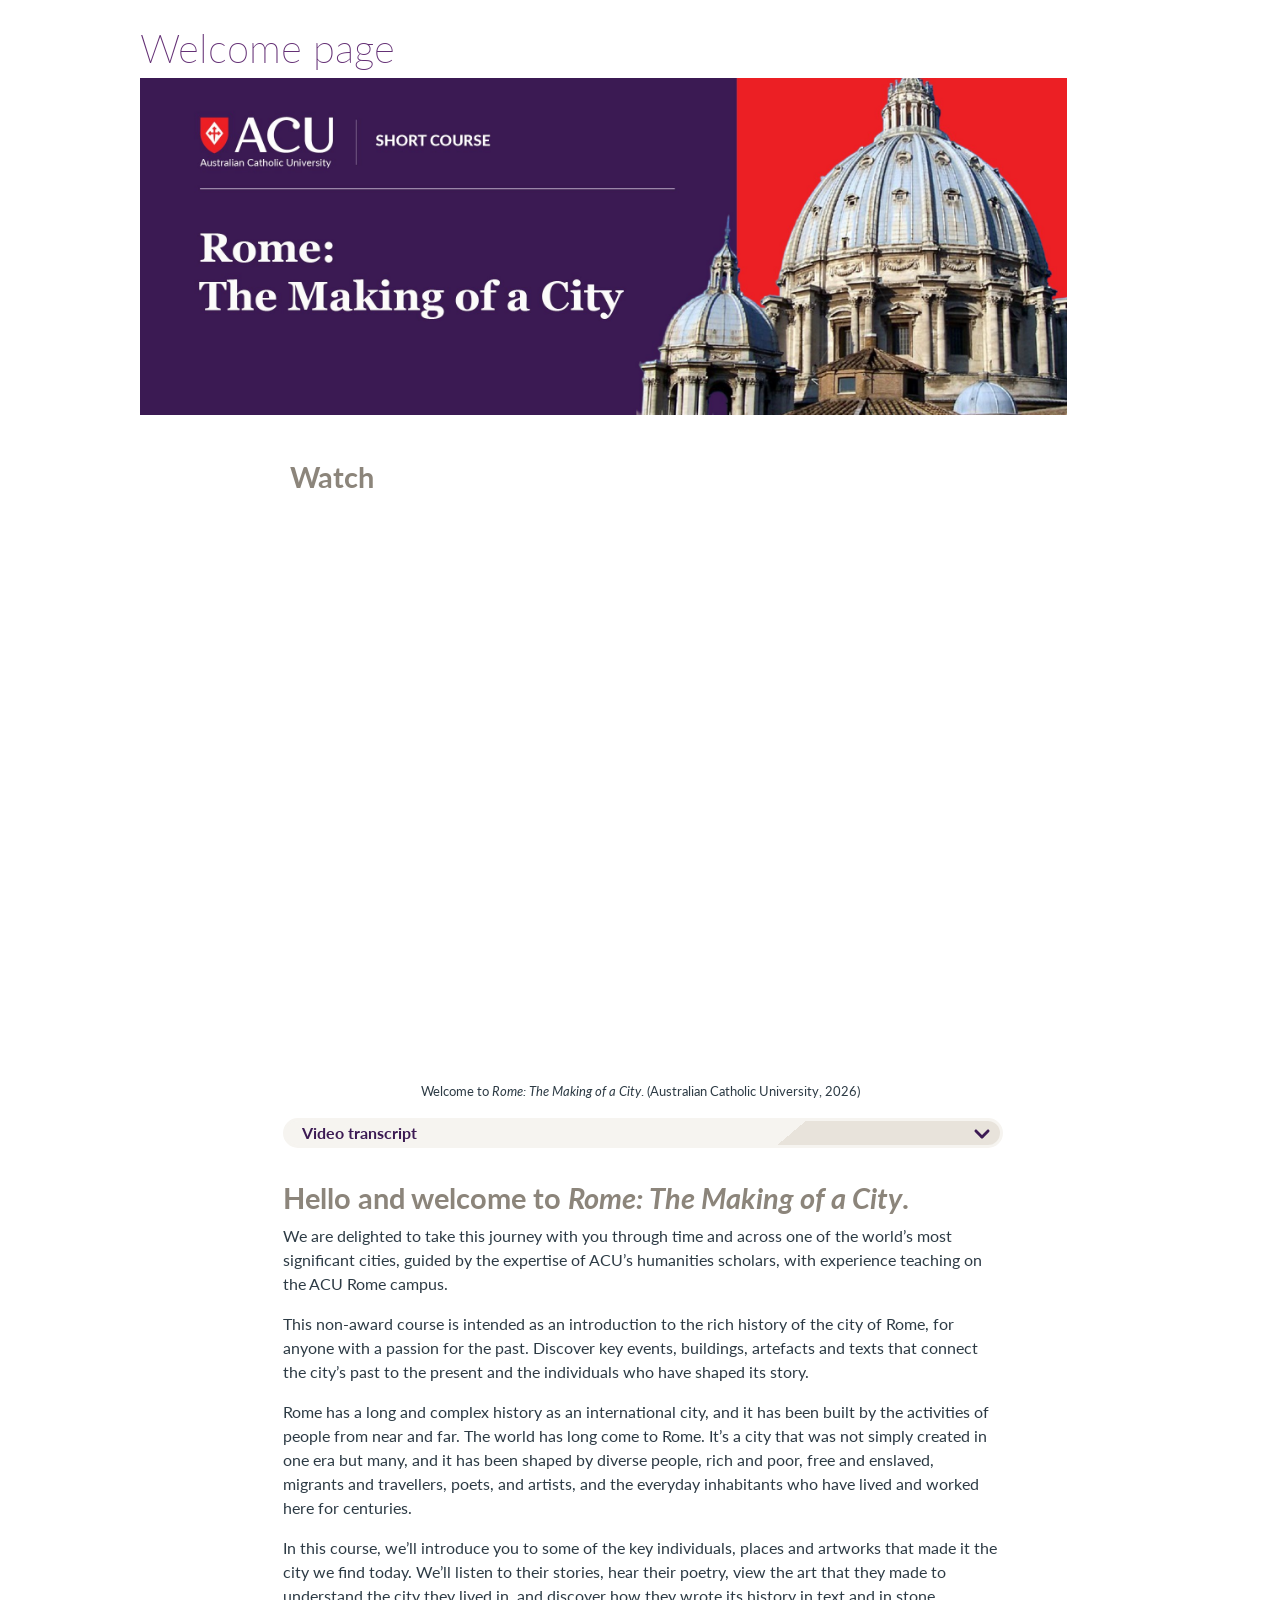
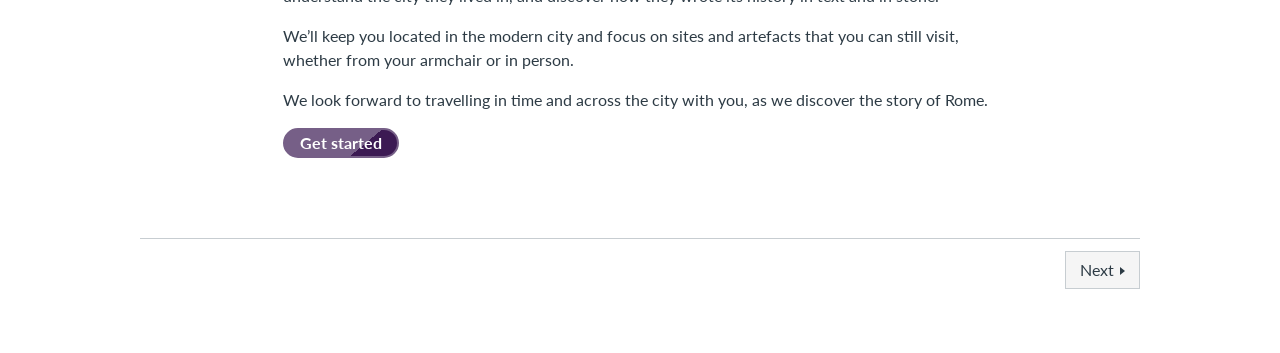
==== index.html @ bfc36a00 "Add Rome: The Making of a City taster" ====
<!DOCTYPE html>
<html lang="en-AU">
<head>
  <meta charset="utf-8">
  <meta name="viewport" content="width=device-width, initial-scale=1">
  <title>Welcome page | Rome: The Making of a City taster</title>

  <!-- Same order Canvas loads them: root account, Short Courses theme, then the Canvas stand-in -->
  <link rel="stylesheet" href="css/root.css">
  <link rel="stylesheet" href="css/acu.shortcourse_Theme_v3.css">
  <link rel="stylesheet" href="css/acu.main.css">
  <link rel="stylesheet" href="css/canvas-shell.css">
  <script src="js/acu-interactives.js" defer></script>
</head>
<body class="pages show">
  <div id="content-wrapper">
    <div id="content" role="main">
      <div id="wiki_page_show">
        <div class="show-content user_content clearfix enhanced">

          <h1 class="page-title">Welcome page</h1>

          <p class="banner"><img src="images/banner-rome.jpg" alt="Rome: The Making of a City course banner" width="927"></p>

          <h2><img role="presentation" src="https://cei-dlc.acucontenthub.acu.edu.au/unitcontent/SharedAssets/ShortCourseIcons/icon-watch.svg" alt=""> Watch</h2>
          <div style="text-align: center;">
            <figure style="display: inline-block; width: 100%; max-width: 1280px; margin: 0 auto; text-align: center;">
              <iframe title="Welcome Message" src="https://echo360.net.au/media/936e04d6-765b-49e1-a995-8bb62dbbb742/public?autoplay=false&amp;automute=false" width="1280" height="720" loading="lazy" allowfullscreen="allowfullscreen" frameborder="0" style="display: block; width: 100%; max-width: 1280px; aspect-ratio: 16 / 9; height: auto; margin: 0 auto; border: 0;"></iframe>
              <figcaption class="sm-font" style="display: block; width: 100%; margin: 1rem auto 0; text-align: center;">Welcome to <em>Rome: The Making of a City</em>. (Australian Catholic University, 2026)</figcaption>
            </figure>
          </div>

          <div class="acu_click-reveal description">
            <div>Video transcript</div>
            <div>
              <p>Hello, and welcome to <em>Rome: The Making of a City</em>.</p>
              <p><em>We are delighted to take this journey with you through time and across one of the world&rsquo;s most significant cities, guided by the expertise of ACU&rsquo;s humanities scholars, with experience teaching on the ACU Rome campus.</em></p>
              <p><em>This non-award course is intended as an introduction to the rich history of the city of Rome, for anyone with a passion for the past. Discover key events, buildings, artefacts and texts that connect the city&rsquo;s past to the present and the individuals who have shaped its story.</em></p>
              <p><em>Rome has a long and complex history as an international city, and it has been built by the activities of people from near and far. The world has long come to Rome. It&rsquo;s a city that was not simply created in one era but many, and it has been shaped by diverse people, rich and poor, free and enslaved, migrants and travellers, poets, and artists, and the everyday inhabitants who have lived and worked here for centuries.</em></p>
              <p><em>In this course, we&rsquo;ll introduce you to some of the key individuals, places and artworks that made it the city we find today. We&rsquo;ll listen to their stories, hear their poetry, view the art that they made to understand the city they lived in, and discover how they wrote its history in text and in stone. We&rsquo;ll keep you located in the modern city and focus on sites and artefacts that you can still visit, whether from your armchair or in person.</em></p>
              <p><em>The short course is designed as about 8 hours of learning in total. Each module should take about an hour to explore and each ends with a multiple-choice quiz where you can consolidate your learning.</em></p>
              <p><em>We recommend following the modules in sequence, taking time to engage with the videos, audio discussion and readings as you go. You can revisit the materials whenever you wish.</em></p>
              <p><em>Take your time. This course is for you to enjoy. It is self-paced and there are many opportunities to explore areas of your interest with further reading options.</em></p>
              <p><em>I hope you enjoy the course!</em></p>
            </div>
          </div>

          <h2>Hello and welcome to <em>Rome: The Making of a City</em>.</h2>
          <p>We are delighted to take this journey with you through time and across one of the world&rsquo;s most significant cities, guided by the expertise of ACU&rsquo;s humanities scholars, with experience teaching on the ACU Rome campus.</p>
          <p>This non-award course is intended as an introduction to the rich history of the city of Rome, for anyone with a passion for the past. Discover key events, buildings, artefacts and texts that connect the city&rsquo;s past to the present and the individuals who have shaped its story.</p>
          <p>Rome has a long and complex history as an international city, and it has been built by the activities of people from near and far. The world has long come to Rome. It&rsquo;s a city that was not simply created in one era but many, and it has been shaped by diverse people, rich and poor, free and enslaved, migrants and travellers, poets, and artists, and the everyday inhabitants who have lived and worked here for centuries.</p>
          <p>In this course, we&rsquo;ll introduce you to some of the key individuals, places and artworks that made it the city we find today. We&rsquo;ll listen to their stories, hear their poetry, view the art that they made to understand the city they lived in, and discover how they wrote its history in text and in stone.</p>
          <p>We&rsquo;ll keep you located in the modern city and focus on sites and artefacts that you can still visit, whether from your armchair or in person.</p>
          <p>We look forward to travelling in time and across the city with you, as we discover the story of Rome.</p>
          <p><a class="button button-purple" title="Get started" role="button" href="meet-the-experts.html">Get started</a></p>

        </div>
      </div>

      <div id="module_navigation_target">
        <nav class="module-sequence-footer" aria-label="Module navigation">
          <hr class="module-sequence-rule">
          <div class="module-sequence-footer-content">
            <span class="module-sequence-footer-button--next">
              <a class="Button" href="meet-the-experts.html">Next<i class="icon-mini-arrow-right" aria-hidden="true"></i><span class="screenreader-only">: Meet the experts</span></a>
            </span>
          </div>
        </nav>
      </div>
    </div>
  </div>
</body>
</html>
---- css/root.css ----
@charset "UTF-8";
/* 
file name:  src/styles/typograpghy.scss

HELLO

created: 	230622
notes: 		This stylesheet is for rules relating to basic typography tags. (ie, <p>, <h1>, <h2>)
version: 	1.0 deployed in prod | S Malcolm
			1.1 changes to suit base acu brand and user feedback | camilanovic
			1.2 changes to font selection and heading/blockquote styles | mahood
			
*/
/*

	created:  	221001
	notes:    	housing variables that will be reused across many stylesheets
	version:  	1.0 init setup | s malcolm
				1.1 adjustments for canvas core x | camilanovic
				1.2 changes to default font | mahood
*/
/*
$fonts: (
	'body': $web-font,
	'feature': $web-font,
	'link': $web-font
);*/
h1 {
  font-weight: 500;
  font-size: 2rem; }

h1,
.pages.show .page-title {
  color: #252320; }
  h1.page-title,
  .pages.show .page-title.page-title {
    font-size: 2rem;
    font-weight: bold;
    border-left: 4px solid #e0061f;
    margin: 1.5rem 0 1.5rem 0;
    padding-left: .75rem; }

h2,
#announcements_on_home_page h2,
#announcements_on_home_page h1,
#dashboard h1,
#dashboard_header_container .hidden-phone {
  color: #252320;
  font-weight: 600;
  font-size: 1.6rem; }

#announcements_on_home_page h2,
#announcements_on_home_page h1 {
  font-size: 1.1rem; }

#course_home_content h2.ic-Action-header__Heading,
#course_home_content h1.ic-Action-header__Heading {
  color: #ffffff;
  font-weight: 600;
  font-size: 1.5rem; }

h3 {
  color: #252320;
  font-weight: 600;
  font-size: 1.4rem; }

h4 {
  color: #252320;
  font-weight: 600;
  font-size: 1.2rem;
  margin-top: 1.75rem; }

h5 {
  font-size: 1.1rem;
  color: #747474;
  font-weight: 600; }

h6 {
  color: #747474;
  font-size: 1rem; }

h2 + h3,
h3 + h4,
h4 + h5,
h5 + h6 {
  margin-top: 0; }

hr {
  margin-bottom: 2rem; }

blockquote {
  border-left: 3px solid #D8CFDD;
  padding: 0.1rem 1rem;
  margin: 1.5rem 0;
  color: #3c1054;
  width: 80%;
  padding: 1rem;
  font-weight: 600; }

blockquote p {
  margin: 0;
  font-size: 1rem;
  line-height: 1.5;
  font-weight: inherit; }

#content-wrapper a[href]:not(.btn):not(.Button):not(.ic-DashboardCard__link):not(.ic-DashboardCard__action-layout):not(.ui-corner-all):not(.acuo-btn):not(.turnitin_similarity_score) {
  color: #007ddf;
  -webkit-box-sizing: border-box;
  -moz-box-sizing: border-box;
  box-sizing: border-box;
  text-decoration: none; }
  #content-wrapper a[href]:not(.btn):not(.Button):not(.ic-DashboardCard__link):not(.ic-DashboardCard__action-layout):not(.ui-corner-all):not(.acuo-btn):not(.turnitin_similarity_score):hover {
    color: #F2120C;
    text-decoration: underline; }

#right-side .button-sidebar-wide {
  font-size: .9rem;
  padding-right: 10px; }

#module_navigation_target a,
.module-sequence-footer-button--previous a,
.module-sequence-footer-button--next a {
  background: #3C1053;
  color: white;
  border-radius: 5px;
  border: 1px solid #3C1053; }
  #module_navigation_target a:hover,
  .module-sequence-footer-button--previous a:hover,
  .module-sequence-footer-button--next a:hover {
    background: white;
    color: #3C1053;
    border-color: #3C1053; }

h4 .atto_image_button_middle {
  margin: .75rem .75rem .75rem 0;
  border-radius: 10px;
  max-width: 35px;
  padding: .5rem 0rem .5rem 0; }

#custom_my_acu_tray div,
#custom_my_acu_tray p,
#custom_my_acu_tray a,
#custom_my_acu_tray span,
#help_tray div,
#help_tray p,
#help_tray a,
#help_tray span {
  /* font-family: map-get($fonts, 'body') */ }

#custom_my_acu_tray a,
#help_tray a {
  font-weight: 500; }

#submission_details #submission_files_list .submission-file .turnitin_similarity_score {
  color: white; }

#wiki_page_show img,
#wiki_page_body img {
  margin: .5rem 1rem .5rem 0; }

q {
  font-style: italics;
  padding: .25rem 0; }

/*
file name:  src/styles/canvas.ui.scss

created:  2022
notes:    used to override the core styles of canvas – should be modified when major updates are rolled into canvas as a product
version:  1.0 deployed in prod | S Malcolm
      1.1 split between elements and typography ui items, modified to be branded acu | camilanovic
      1.2 changes to the module sequence navigation for discussion | Thea & Mark
      1.3 align buttons in Course Settings page | Thea
      1.4 hide self-registration link on login page | Thea
      
*/
/*

	created:  	221001
	notes:    	housing variables that will be reused across many stylesheets
	version:  	1.0 init setup | s malcolm
				1.1 adjustments for canvas core x | camilanovic
				1.2 changes to default font | mahood
*/
/*
$fonts: (
	'body': $web-font,
	'feature': $web-font,
	'link': $web-font
);*/
body.pages #content-wrapper,
body.assignments #content-wrapper,
body.discussions #content-wrapper,
body.quizzes #content-wrapper,
body.modules #content-wrapper,
body.syllabus #content-wrapper,
body.files #content-wrapper,
body.collaborations #content-wrapper,
body.announcements #content-wrapper,
body.conferences #content-wrapper,
body.outcomes #content-wrapper,
body.people #content-wrapper {
  max-width: 1200px; }

.ic-Login-header__links {
  visibility: hidden; }

div #module_sequence_footer {
  right: auto !important;
  left: auto;
  padding-left: 24px; }

.tox-swatches__row:nth-of-type(1),
.tox-swatches__row:nth-of-type(2),
.tox-swatches__row:nth-of-type(3) {
  display: none !important; }

.list-view a {
  color: #3C1053; }
  .list-view a.active {
    border-left: 2px solid #f2110b;
    padding-left: 6px;
    margin-left: -2px; }

.ic-app-header__menu-list-link:hover,
.ic-app-header__menu-list-link:focus,
.ic-app-header__menu-list-item a:hover .menu-item__text,
.ic-app-header__menu-list-item a:focus .menu-item__text {
  text-decoration: underline; }

.ic-notification {
  margin-top: 1.5rem; }

.notification_account_content_text {
  margin-bottom: 0.5rem;
  display: inline-flex; }

.ic-DashboardCard__box__header {
  font-weight: 500;
  font-size: 1.5rem; }

.ic-DashboardCard__header-title {
  font-size: 1rem; }

.ic-DashboardCard__header-subtitle {
  font-size: 0.85rem; }

.ic-DashboardCard__box {
  padding: 1rem !important; }

#dashboard_header_container {
  margin-left: 1rem; }

.ic-DashboardCard__link:hover span {
  text-decoration: underline; }

#breadcrumbs li a,
#breadcrumbs li span {
  font-size: 0.95rem;
  color: #3C1053;
  font-weight: 500; }

#breadcrumbs li:last-of-type span {
  font-weight: 600; }

#breadcrumbs li a:hover {
  text-decoration: underline; }

#breadcrumbs li span {
  font-style: italics; }

#section-tabs li {
  font-size: 0.95rem;
  font-weight: 500; }

.CourseAvailabilityOptions fieldset,
.QuantitativeDataOptions fieldset {
  display: flex; }

.button-sidebar-wide,
#right-side .button-sidebar-wide,
#easy_student_view,
#print-grades-button,
#show_all_details_button,
.header-bar .btn:not(.btn-primary):not(.btn-published),
#pairing-code button,
#pairing-code button span,
#pairing-code button span span,
.btn-add-folder,
.course_enrollment_link,
.add_rubric_link,
.edit_assignment_link {
  background: white;
  color: #252320;
  border-radius: 5px; }
  .button-sidebar-wide:hover,
  #right-side .button-sidebar-wide:hover,
  #easy_student_view:hover,
  #print-grades-button:hover,
  #show_all_details_button:hover,
  .header-bar .btn:not(.btn-primary):not(.btn-published):hover,
  #pairing-code button:hover,
  #pairing-code button span:hover,
  #pairing-code button span span:hover,
  .btn-add-folder:hover,
  .course_enrollment_link:hover,
  .add_rubric_link:hover,
  .edit_assignment_link:hover {
    text-decoration: underline;
    background: #E8E3DB;
    color: #3C1053; }

.btn-primary:hover,
.Button--primary:hover {
  background: #e8e8e8;
  color: #2d3b45;
  text-decoration: underline; }

button.btn {
  border-radius: 5px; }

#pairing-code button span {
  font-size: 0.95rem; }

.btn-secondary:hover,
.Button--secondary:hover {
  box-shadow: 0px 0px 0px 2px #3c1053;
  background: #e3e3e3;
  text-decoration: underline !important; }

.al-options {
  padding: 0; }

a[class*="icon-"]:before,
a[class^="icon-"]:before,
#right-side .button-sidebar-wide i {
  margin-right: 6px;
  margin-left: -2px; }

.ui-menu-item a {
  color: #007ddf; }

.ui-menu .ui-menu-item a.ui-state-hover,
.ui-menu .ui-menu-item a.ui-state-active,
.ui-menu .ui-menu-item .ui-progressbar a.ui-widget-header,
.ui-progressbar .ui-menu .ui-menu-item a.ui-widget-header,
.ui-menu .ui-menu-item a.ui-state-focus {
  background: none;
  color: inherit;
  text-decoration: underline;
  cursor: pointer; }

#student-grades-final {
  font-size: 1rem !important;
  font-weight: 600;
  margin-bottom: 1rem; }

#wiki_page_show .show-content {
  padding-bottom: 1rem; }

.pill > li:last-child {
  padding-top: 2px; }

h3.pad-box-mini.border.border-b {
  height: 100%;
  background-color: #E8E3DB !important;
  margin-top: 0;
  box-sizing: border-box;
  padding: 10px 15px; }

#catalog_content
a[href]:not(.btn):not(.Button):not(.ic-DashboardCard__link):not(
.ic-DashboardCard__action-layout
):not(.ui-corner-all) {
  color: #3C1053;
  font-weight: 500;
  font-size: 0.95rem; }

.course_enrollment_link {
  bottom: 15px;
  left: 15px;
  right: revert; }

.notification_account_content_text b {
  margin-left: 3px; }

body[class*="context-group"] #section-tabs li a[href*="collaborations"] {
  display: none; }

#gradebook_header .assignmentDetails__Title {
  color: white; }

#gradebook_header #context_title {
  color: white; }

form#submit_online_upload_form label.checkbox div,
form#submit_online_text_entry_form label.checkbox div,
input[data-testid="similarity-pledge-checkbox"] + label span {
  white-space: pre-line;
  line-height: 1.2; }

.navigation-tray-container.help-tray div#help_tray ul li a {
  color: #643075;
  font-weight: bold; }

.item-group-condensed {
  padding: 0; }

.item-group-condensed .ig-header {
  padding: .5rem .5rem; }

.ic-Action-header {
  display: inline; }

.ig-header .module_header_items {
  margin-top: .25rem !important;
  position: absolute;
  float: right;
  right: 0;
  top: 0; }

.prerequisites {
  max-width: 100% !important;
  width: 100% !important;
  padding: .5rem 2.25rem 0 !important; }

.prerequisites_message {
  padding-bottom: .75rem; }

/*
file name:  src/styles/tables.scss

created:    2022
notes:      default table styling
version:    1.0 deployed in prod | S Malcolm
*/
/*

	created:  	221001
	notes:    	housing variables that will be reused across many stylesheets
	version:  	1.0 init setup | s malcolm
				1.1 adjustments for canvas core x | camilanovic
				1.2 changes to default font | mahood
*/
/*
$fonts: (
	'body': $web-font,
	'feature': $web-font,
	'link': $web-font
);*/
#course_home_content table:not(.acuo-table),
#course_home_content table:not([cellpadding]):not(.acuo-table),
.show-content table:not(.acuo-table),
.show-content table:not([cellpadding]):not(.acuo-table),
.user_content table:not(.acuo-table),
.user_content table:not([cellpadding]):not(.acuo-table) {
  border-color: #eeeeee;
  border-collapse: collapse; }
  #course_home_content table:not(.acuo-table) td, #course_home_content table:not(.acuo-table) th,
  #course_home_content table:not([cellpadding]):not(.acuo-table) td,
  #course_home_content table:not([cellpadding]):not(.acuo-table) th,
  .show-content table:not(.acuo-table) td,
  .show-content table:not(.acuo-table) th,
  .show-content table:not([cellpadding]):not(.acuo-table) td,
  .show-content table:not([cellpadding]):not(.acuo-table) th,
  .user_content table:not(.acuo-table) td,
  .user_content table:not(.acuo-table) th,
  .user_content table:not([cellpadding]):not(.acuo-table) td,
  .user_content table:not([cellpadding]):not(.acuo-table) th {
    padding: .5rem; }
    #course_home_content table:not(.acuo-table) td p, #course_home_content table:not(.acuo-table) th p,
    #course_home_content table:not([cellpadding]):not(.acuo-table) td p,
    #course_home_content table:not([cellpadding]):not(.acuo-table) th p,
    .show-content table:not(.acuo-table) td p,
    .show-content table:not(.acuo-table) th p,
    .show-content table:not([cellpadding]):not(.acuo-table) td p,
    .show-content table:not([cellpadding]):not(.acuo-table) th p,
    .user_content table:not(.acuo-table) td p,
    .user_content table:not(.acuo-table) th p,
    .user_content table:not([cellpadding]):not(.acuo-table) td p,
    .user_content table:not([cellpadding]):not(.acuo-table) th p {
      margin: 0; }
  #course_home_content table:not(.acuo-table) thead tr,
  #course_home_content table:not(.acuo-table) thead th,
  #course_home_content table:not([cellpadding]):not(.acuo-table) thead tr,
  #course_home_content table:not([cellpadding]):not(.acuo-table) thead th,
  .show-content table:not(.acuo-table) thead tr,
  .show-content table:not(.acuo-table) thead th,
  .show-content table:not([cellpadding]):not(.acuo-table) thead tr,
  .show-content table:not([cellpadding]):not(.acuo-table) thead th,
  .user_content table:not(.acuo-table) thead tr,
  .user_content table:not(.acuo-table) thead th,
  .user_content table:not([cellpadding]):not(.acuo-table) thead tr,
  .user_content table:not([cellpadding]):not(.acuo-table) thead th {
    background-color: #3C1053; }
    #course_home_content table:not(.acuo-table) thead tr td,
    #course_home_content table:not(.acuo-table) thead th td,
    #course_home_content table:not([cellpadding]):not(.acuo-table) thead tr td,
    #course_home_content table:not([cellpadding]):not(.acuo-table) thead th td,
    .show-content table:not(.acuo-table) thead tr td,
    .show-content table:not(.acuo-table) thead th td,
    .show-content table:not([cellpadding]):not(.acuo-table) thead tr td,
    .show-content table:not([cellpadding]):not(.acuo-table) thead th td,
    .user_content table:not(.acuo-table) thead tr td,
    .user_content table:not(.acuo-table) thead th td,
    .user_content table:not([cellpadding]):not(.acuo-table) thead tr td,
    .user_content table:not([cellpadding]):not(.acuo-table) thead th td {
      color: white;
      font-weight: bold; }
    #course_home_content table:not(.acuo-table) thead tr th,
    #course_home_content table:not(.acuo-table) thead th th,
    #course_home_content table:not([cellpadding]):not(.acuo-table) thead tr th,
    #course_home_content table:not([cellpadding]):not(.acuo-table) thead th th,
    .show-content table:not(.acuo-table) thead tr th,
    .show-content table:not(.acuo-table) thead th th,
    .show-content table:not([cellpadding]):not(.acuo-table) thead tr th,
    .show-content table:not([cellpadding]):not(.acuo-table) thead th th,
    .user_content table:not(.acuo-table) thead tr th,
    .user_content table:not(.acuo-table) thead th th,
    .user_content table:not([cellpadding]):not(.acuo-table) thead tr th,
    .user_content table:not([cellpadding]):not(.acuo-table) thead th th {
      color: white;
      font-weight: bold; }
  #course_home_content table:not(.acuo-table) th,
  #course_home_content table:not([cellpadding]):not(.acuo-table) th,
  .show-content table:not(.acuo-table) th,
  .show-content table:not([cellpadding]):not(.acuo-table) th,
  .user_content table:not(.acuo-table) th,
  .user_content table:not([cellpadding]):not(.acuo-table) th {
    background-color: #3C1053;
    color: white;
    font-weight: bold; }
  #course_home_content table:not(.acuo-table) tbody tr:nth-child(even),
  #course_home_content table:not([cellpadding]):not(.acuo-table) tbody tr:nth-child(even),
  .show-content table:not(.acuo-table) tbody tr:nth-child(even),
  .show-content table:not([cellpadding]):not(.acuo-table) tbody tr:nth-child(even),
  .user_content table:not(.acuo-table) tbody tr:nth-child(even),
  .user_content table:not([cellpadding]):not(.acuo-table) tbody tr:nth-child(even) {
    background-color: #f3f0EC; }
  #course_home_content table:not(.acuo-table) tbody tr:nth-child(odd),
  #course_home_content table:not([cellpadding]):not(.acuo-table) tbody tr:nth-child(odd),
  .show-content table:not(.acuo-table) tbody tr:nth-child(odd),
  .show-content table:not([cellpadding]):not(.acuo-table) tbody tr:nth-child(odd),
  .user_content table:not(.acuo-table) tbody tr:nth-child(odd),
  .user_content table:not([cellpadding]):not(.acuo-table) tbody tr:nth-child(odd) {
    background-color: #FCFBFA; }
  #course_home_content table:not(.acuo-table) tfoot tr,
  #course_home_content table:not([cellpadding]):not(.acuo-table) tfoot tr,
  .show-content table:not(.acuo-table) tfoot tr,
  .show-content table:not([cellpadding]):not(.acuo-table) tfoot tr,
  .user_content table:not(.acuo-table) tfoot tr,
  .user_content table:not([cellpadding]):not(.acuo-table) tfoot tr {
    background-color: #E8E3DB; }
    #course_home_content table:not(.acuo-table) tfoot tr td,
    #course_home_content table:not([cellpadding]):not(.acuo-table) tfoot tr td,
    .show-content table:not(.acuo-table) tfoot tr td,
    .show-content table:not([cellpadding]):not(.acuo-table) tfoot tr td,
    .user_content table:not(.acuo-table) tfoot tr td,
    .user_content table:not([cellpadding]):not(.acuo-table) tfoot tr td {
      color: #252320;
      font-weight: bold; }

/* Syllabus table adjustments */
#syllabus tr.date.date_passed td, #syllabus tr.date.date_passed th, #syllabus tr.date td, #syllabus tr.date th.day_date {
  background: none !important;
  color: inherit !important; }

.ic-Table.ic-Table--hover-row tbody tr:hover, .ic-Table.ic-Table--hover-row tbody tr.ic-Table__row--bg-neutral:hover, .ic-Table.ic-Table--hover-row tbody tr.ic-Table__row--bg-success:hover, .ic-Table.ic-Table--hover-row tbody tr.ic-Table__row--bg-alert:hover, .ic-Table.ic-Table--hover-row tbody tr.ic-Table__row--bg-danger:hover {
  background: #eeeeee; }

#course_syllabus table {
  margin-bottom: 1rem; }

#course_home_content table.acu-plain-table tbody tr:nth-child(even),
.show-content table.acu-plain-table tbody tr:nth-child(even),
.user_content table.acu-plain-table tbody tr:nth-child(even) {
  background-color: transparent; }

#course_home_content table.acu-plain-table tbody tr:nth-child(odd),
.show-content table.acu-plain-table tbody tr:nth-child(odd),
.user_content table.acu-plain-table tbody tr:nth-child(odd) {
  background-color: transparent; }

/* matt updated 19-08-24 to fix people page hidden table and hidden admin menu */
/* override visibility of group catagories table to show admin menu */
#group_categories_tabs {
  overflow: visible !important; }

/*turn on wrap to fit within table frame */
#group_categories_tabs table.roster {
  white-space: normal; }

/*
file name:  src/styles/printbtn-globalnavtray.scss

created:    2022
notes:      ACUO purple primary button on hover and span with symbol
version:    1.0 deployed in prod | S Malcolm
*/
/*

	created:  	221001
	notes:    	housing variables that will be reused across many stylesheets
	version:  	1.0 init setup | s malcolm
				1.1 adjustments for canvas core x | camilanovic
				1.2 changes to default font | mahood
*/
/*
$fonts: (
	'body': $web-font,
	'feature': $web-font,
	'link': $web-font
);*/
.acu-printbtn {
  background-color: #eeeeee;
  color: #3C1053;
  border: 1px solid #E8E3DB;
  border-radius: 3px;
  transition: all .2s ease-in-out;
  display: inline-block;
  position: relative;
  padding: 6px 10px;
  margin-bottom: 0;
  text-align: center;
  vertical-align: middle;
  cursor: pointer;
  text-decoration: none;
  overflow: hidden;
  font-weight: 500; }

.acu-printbtn:hover,
.acu-printbtn:focus {
  background-color: #3C1053;
  border-color: #3C1053;
  color: #fff; }

/* ACUO purple primary button - UNSURE IF THESE ARE USED ANYWHERE? NEED TO DO PROPER TESTING BEFORE DELETING - thbui 13/06/2025 */
.acuo-btn {
  background-color: white;
  color: #3C1053;
  border: 2px solid #3C1053;
  border-radius: 3px;
  transition: all .2s ease-in-out;
  display: inline-block;
  position: relative;
  padding: 6px 20px;
  margin-bottom: 0;
  text-align: center;
  vertical-align: middle;
  cursor: pointer;
  text-decoration: none;
  overflow: hidden;
  font-weight: 500; }

.acuo-btn:hover,
.acuo-btn:focus {
  background-color: #643075;
  border-color: #643075;
  color: #fff; }

.global-nav-custom-tray {
  width: 448px !important;
  top: 0px;
  bottom: 0px;
  box-shadow: rgba(0, 0, 0, 0.1) 0px 6px 7px 0px, rgba(0, 0, 0, 0.25) 0px 10px 28px 0px;
  background-color: white;
  position: fixed;
  overflow-y: auto;
  overflow-x: hidden;
  box-sizing: border-box;
  z-index: 9999;
  max-width: 100vw;
  max-height: 100vh; }

.gnct-easing {
  left: -200px;
  opacity: .8; }

.Global-navigation-tray {
  max-width: 480px; }

.gcnt-tray-close-wrapper {
  right: 8px;
  position: absolute;
  left: auto;
  top: 8px;
  z-index: 1;
  display: inline-block; }

.gcnt-tray-close-btn {
  font-size: 1rem;
  height: 28px;
  all: initial;
  animation: initial;
  background: initial;
  border-collapse: separate;
  border-color: initial;
  border-image: initial;
  border-spacing: initial;
  bottom: auto;
  box-shadow: none;
  box-sizing: border-box;
  caption-side: top;
  clear: none;
  clip: auto;
  color: black;
  column-count: auto;
  column-fill: balance;
  column-gap: normal;
  column-rule: initial;
  column-width: auto;
  content: normal;
  counter-increment: none;
  counter-reset: none;
  cursor: pointer;
  direction: inherit;
  display: inline-block;
  empty-cells: show;
  float: none;
  font-size: medium;
  font-stretch: normal;
  font-style: normal;
  font-variant: initial;
  font-weight: 400;
  height: auto;
  hyphens: none;
  left: auto;
  letter-spacing: normal;
  line-height: normal;
  list-style: initial;
  margin: 0px;
  max-height: none;
  max-width: 100%;
  min-height: 0px;
  min-width: 0px;
  opacity: 1;
  orphans: 2;
  overflow: visible;
  padding: initial;
  page-break-after: initial;
  page-break-before: initial;
  page-break-inside: initial;
  perspective-origin: 50% 50%;
  perspective: none;
  position: relative;
  right: auto;
  tab-size: 8;
  table-layout: auto;
  text-align-last: auto;
  text-align: center;
  text-decoration: none;
  text-indent: 0px;
  text-shadow: none;
  text-transform: none;
  top: auto;
  touch-action: manipulation;
  transform-origin: 50% 50% 0px;
  transform-style: flat;
  transform: none;
  transition: background 0.2s ease 0s, transform 0.2s ease 0s;
  unicode-bidi: normal;
  user-select: none;
  vertical-align: middle;
  visibility: visible;
  white-space: normal;
  widows: 2;
  width: auto;
  word-spacing: normal;
  z-index: auto;
  backface-visibility: visible; }

.gcnt-tray-close-btn[type="button"] {
  -webkit-appearance: none; }

.gcnt-tray-close-btn:focus,
.gcnt-tray-close-btn:hover,
.gcnt-tray-close-btn:active {
  color: #008ee2;
  outline: #008ee2; }

.gcnt-tray-close-btn:focus,
.gcnt-tray-close-btn:hover,
.gcnt-tray-close-btn:active {
  text-decoration: none; }

.gcnt-tray-close-btn .gcnt-tray-close-svg-wrapper {
  display: flex;
  align-items: center;
  justify-content: center;
  box-sizing: border-box;
  display: block; }

.gcnt-tray-close-txt {
  width: 1px;
  height: 1px;
  position: absolute;
  clip: rect(0px, 0px, 0px, 0px);
  margin: -1px;
  padding: 0px;
  overflow: hidden;
  border-width: 0px;
  border-style: initial;
  border-color: initial;
  border-image: initial; }

.tray-with-space-for-global-nav {
  margin-left: 54px; }

.acu_tray_flex_class {
  height: 100%;
  display: flex;
  flex-direction: column;
  justify-content: space-between;
  overflow-y: scroll; }

.gnct-content-wrap {
  box-sizing: border-box;
  padding: 1.5rem; }

.gcnt-tray-h1 {
  color: inherit;
  font-size: 22px;
  font-weight: 600;
  line-height: 24.75px;
  text-rendering: optimizeLegibility;
  -webkit-font-smoothing: antialiased;
  margin: 0px; }

.gcnt-list {
  list-style-type: none;
  -webkit-padding-start: 0px;
  padding-left: 0px;
  margin: 0.75rem 0;
  font-weight: 16px;
  font-family: 400;
  padding: 0px; }

.gcnt-list-item {
  margin-top: 0px;
  margin-bottom: 0px;
  font-size: 16px;
  font-weight: 400;
  line-height: 22.4px;
  padding: 0px; }

.gcnt-list-link-wrapper a.gcnt-list-link:link,
.gcnt-list-link-wrapper a.gcnt-list-link:visited,
.gcnt-list-link-wrapper button.gcnt-list-link {
  cursor: pointer;
  -webkit-font-smoothing: antialiased;
  font-weight: 400;
  transition: outline-color 0.2s ease 0s;
  vertical-align: baseline; }

.gcnt-link-desc {
  letter-spacing: normal;
  font-size: 14px;
  font-weight: 400;
  margin-bottom: 10px; }

i.gnct_inst_menu_icon:before {
  font-size: 26px;
  width: 26px;
  line-height: 26px; }

i.gnct_inst_menu_icon {
  width: 26px;
  height: 26px;
  /*gcnt-tray-h1*/ }

.acu_ack {
  padding: 1.5em; }

/*
file name:  src/styles/responsiveIframes.scss

created:    2022
notes:      to ensure videos play at 75% of screen width by default
version:    1.0 deployed in prod | S Malcolm
			1.1 separated echo styles and added media queries - August 2024 | mahood
			1.2 updated aspect ratio of echo360 iframe to 1.53 - March 2025 | TheaBui
      1.3 updated aspect ratio of echo360 iframe to 1.76 - Oct 2026 | TheaBui
*/
iframe[src*="youtube"],
iframe[src*="vimeo"] {
  width: 75%;
  aspect-ratio: 16 / 9;
  height: 100%; }

iframe[src*="echo360"] {
  width: 75%;
  aspect-ratio: 1.76;
  height: 100%; }

iframe.lti-embed[src*="youtube"],
iframe.lti-embed[src*="vimeo"] {
  width: 75% !important;
  height: 100% !important; }

iframe.lti-embed[src*="echo360"] {
  width: 75% !important;
  height: 100% !important; }

/* added responsive frames for smaller size devices */
@media screen and (max-width: 768px) {
  iframe[src*="youtube"],
  iframe[src*="vimeo"] {
    width: 100%;
    aspect-ratio: 16 / 9;
    height: 100%; }
  iframe[src*="echo360"] {
    width: 100%;
    aspect-ratio: 1.76;
    height: 100%; }
  iframe.lti-embed[src*="youtube"],
  iframe.lti-embed[src*="vimeo"] {
    width: 100% !important;
    height: 100% !important; }
  iframe.lti-embed[src*="echo360"] {
    width: 100% !important;
    height: 100% !important; } }

@media screen and (max-width: 480px) {
  iframe[src*="echo360"] {
    width: 100%;
    aspect-ratio: 1.76;
    height: 100%; } }

/*
file name:  src/styles/teachingTeam.scss

created:    2023
notes:      styling for the teaching team section of the template
version:    1.0 deployed in prod | camilanovic
*/
.temporaryStylingDiv img {
  border-radius: 6px;
  max-width: 300px; }

/*
file name:  src/styles/impactOverrides.scss

created:  	230306
notes:    	overriding styles for any impact pop up, modal, or indicator that can't be changed in eesysoft
version:  	1.0 init setup | camilanovic
*/
#supportCenterMainHeading,
.eesy__modal-scope .header__close:before,
.eesy__modal-scope .eesy__header .header__back:before {
  color: white !important; }

.eesy__modal-scope .isFocusable.focusStyleUnderline:focus {
  text-decoration: none; }

.eesy__modal-scope .xbutton__close {
  margin-top: 5px; }

.eesy_container_v4 *:not(.eesy_standard_button):not(.eesy_hint_close):not(.eesy_systray_button):not(.eesy_systray_close) {
  font-family: Arial !important;
  line-height: 1.5; }

.eesy_container_v4 h3 {
  font-size: 1.1rem;
  margin: 1rem 0 .5rem 0;
  line-height: 1.2; }

.eesy_container_v4.eesy_light a:hover,
.eesy_container_v4.eesy_light a:focus {
  color: #F2120C !important; }

.eesy_container_v4[aria-label*="Terms-NOTUSING"] .eesy_hide_text {
  display: none; }

.eesy_container_v4[aria-label*="Terms-NOTUSING"] .eesy_dontshowanymore:after {
  content: 'By checking this box, I agree to the terms and conditions outlined above.';
  display: inline-block;
  padding-left: .5rem; }

.eesy_container_v4#eesy-standardcontainer .eesy_header .eesy_header_text {
  font-style: italic;
  color: #747474;
  font-weight: 500;
  font-size: 1.5rem;
  padding: 1rem 0 0rem 2rem;
  box-sizing: border-box; }

.eesy_container_v4#eesy-standardcontainer #eesy_content h2,
.eesy_container_v4#eesy-standardcontainer #eesy_systray h2 {
  color: #252320;
  font-weight: 600;
  font-size: 1.5rem;
  margin-top: 1rem; }

.eesy_container_v4#eesy-standardcontainer #eesy_content h3,
.eesy_container_v4#eesy-standardcontainer #eesy_systray h3 {
  font-size: 1.2rem;
  line-height: 1.2; }

.eesy_container_v4#eesy-standardcontainer #eesy_content .eesy-proactive-content-box,
.eesy_container_v4#eesy-standardcontainer #eesy_systray .eesy-proactive-content-box {
  padding: 0rem 1.5rem 2rem 1.5rem; }

.eesy-highlighted:not(:focus),
.eesy-highlighted:not(:focus)[data-eesy-assigned-helpitem-id] {
  box-shadow: 0px 0px 0 4px #ff9300 !important; }

.eesy__modal-scope.eesy__themes > .eesy__modal .filter__category {
  color: #252320; }

.eesy__modal-scope.eesy__themes > .eesy__modal .filter__category:focus,
.eesy__modal-scope.eesy__themes > .eesy__modal .filter__category:hover {
  text-decoration: underline; }

.eesy__modal-scope.eesy__themes > .eesy__modal .results__result:hover {
  background: #E8E3DB !important; }

.eesy-step-transitions > button:last-of-type {
  background: #3C1053 !important; }

#eesy_systray_header_text {
  font-size: 1.4rem; }

/*
file name:  src/styles/acuonline-fixes.scss
created: 	2023
notes: 		used to temporarily host some ACUO specific items at the root account
version: 	1.0 deployed into prod | camilanovic
*/
details {
  padding: .5rem 0; }
  details summary {
    background: #E8E3Db;
    width: fit-content;
    padding: 0.5rem 1rem;
    border-radius: 5px;
    cursor: pointer; }
    details summary:hover {
      text-decoration: underline; }

details[open] summary {
  border-radius: 5px 5px 0 0;
  font-style: italic; }

details[open] div {
  border: 2px solid #E8E3DB;
  border-radius: 0 0 5px 5px;
  padding: 0.5rem 1rem; }

.acu_frame {
  overflow: hidden;
  position: relative;
  /* Center the items so smaller ones are centered, full width ones ok */
  display: flex;
  justify-content: center; }

.acu_frame.ratio_1-1 {
  padding-top: 100%;
  /* 1:1 aspect ratio */ }

.acu_frame.ratio_2-1 {
  padding-top: 50%;
  /* 2:1 aspect ratio */ }

.acu_frame.ratio_1-2 {
  padding-top: 200%;
  /* 1:2 aspect ratio */ }

.acu_frame.ratio_3-2 {
  padding-top: 66.66%;
  /* 3:2 aspect ratio */ }

.acu_frame.ratio_2-3 {
  padding-top: 150%;
  /* 2:3 aspect ratio */ }

.acu_frame.ratio_4-3 {
  padding-top: 75%;
  /* 4:3 aspect ratio */ }

.acu_frame.ratio_3-4 {
  padding-top: 133.33%;
  /* 3:4 aspect ratio */ }

.acu_frame.ratio_16-9 {
  padding-top: 56.25%;
  /* 16:9 aspect ratio */ }

.acu_frame.ratio_9-16 {
  padding-top: 177.77%;
  /* 9:16 aspect ratio */ }

.acu_frame.ratio_21-9 {
  padding-top: 42.85%;
  /* 21:9 aspect ratio */ }

.acu_frame.ratio_9-21 {
  padding-top: 233.33%;
  /* 9:21 aspect ratio */ }

.acu_frame > :first-child {
  border: 0;
  height: 100%;
  /* left: 0; - turned this off 18/08 so smaller things can center*/
  position: absolute;
  top: 0;
  max-width: 100% !important; }

/*
file name:      src/styles/banners.scss

created:        20231026
notes:          ACU Banners
version:        1.0 creating a stylesheet for specific ACU thrive requested items | camilanovic
                1.2 have changed to be available to the entire account | camilanovic
*/
.acu-banner-primary,
.acu-banner-secondary,
#course_home_content h2.ic-Action-header__Heading,
#course_home_content h1.ic-Action-header__Heading {
  padding: 1.5rem 1.5rem 1.75rem;
  margin: .5rem 0 1.5rem;
  position: relative;
  overflow-x: clip; }
  .acu-banner-primary h1,
  .acu-banner-secondary h1,
  #course_home_content h2.ic-Action-header__Heading h1,
  #course_home_content h1.ic-Action-header__Heading h1 {
    font-weight: 600;
    font-size: 2.5rem; }
  .acu-banner-primary:after,
  .acu-banner-secondary:after,
  #course_home_content h2.ic-Action-header__Heading:after,
  #course_home_content h1.ic-Action-header__Heading:after {
    content: '';
    height: 1rem;
    position: absolute;
    width: 50%;
    right: -10px;
    bottom: -1rem;
    display: inline-block;
    transform: skew(45deg) skew(0deg) skew(0deg); }

.acu-banner-primary,
#course_home_content h2.ic-Action-header__Heading,
#course_home_content h1.ic-Action-header__Heading {
  background: #3c1054; }
  .acu-banner-primary h1,
  .acu-banner-primary h2,
  .acu-banner-primary h3,
  .acu-banner-primary p,
  #course_home_content h2.ic-Action-header__Heading h1,
  #course_home_content h2.ic-Action-header__Heading h2,
  #course_home_content h2.ic-Action-header__Heading h3,
  #course_home_content h2.ic-Action-header__Heading p,
  #course_home_content h1.ic-Action-header__Heading h1,
  #course_home_content h1.ic-Action-header__Heading h2,
  #course_home_content h1.ic-Action-header__Heading h3,
  #course_home_content h1.ic-Action-header__Heading p {
    color: white; }
  .acu-banner-primary:after,
  #course_home_content h2.ic-Action-header__Heading:after,
  #course_home_content h1.ic-Action-header__Heading:after {
    background: #734a85; }

.acu-banner-secondary {
  background: #E8E3DB; }
  .acu-banner-secondary:after {
    background: #8c857b; }

/* 
file name:  src/styles/wells.scss

created: 	250612
notes: 		This stylesheet is for rules relating to wells (ie, <>)
version: 	1.0 deployed in prod | thbui
			
*/
/*

	created:  	221001
	notes:    	housing variables that will be reused across many stylesheets
	version:  	1.0 init setup | s malcolm
				1.1 adjustments for canvas core x | camilanovic
				1.2 changes to default font | mahood
*/
/*
$fonts: (
	'body': $web-font,
	'feature': $web-font,
	'link': $web-font
);*/
.user_content .acu-disclaimer-well {
  background: #eeeeee;
  padding: 10px 20px;
  border: none;
  border-left: 20px solid #d00a00;
  margin: 15px 0; }

.user_content .acu-task-well,
.user_content .acu-reminder-well {
  min-height: 150px;
  margin: 15px 0;
  position: relative;
  display: flex;
  align-items: center;
  justify-content: flex-start;
  background: #eeeeee;
  display: flex;
  flex-direction: column;
  align-items: flex-start;
  padding: 10px 15px 30px 20px; }

/*-----------------------
Requested by LXD team to remove icons from all wells 2/6/2025

//Set up a circular icon in the top-left area of the specified wells//
.user_content .acu-task-well::before,
.user_content .acu-reminder-well::before {
  content: "";
  position: absolute;
  top: 35px;
  left: 30px;
  width: 80px;
  height: 80px;
  border-radius: 100%;
  display: block;
  background: white;
  background-size: 80%;
  background-repeat: no-repeat;
  background-position: center;
}

//Assign the icon to the reading well//
.user_content .acu-task-well::before,{
  background-image: url("https://cei-dlc.acucontenthub.acu.edu.au/unitcontent/SharedAssets/Icons/icon-assess.svg");
}

//Assign the icon to the reminder well//
.user_content .acu-reminder-well::before {
  background-image: url("https://cei-dlc.acucontenthub.acu.edu.au/unitcontent/SharedAssets/Icons/icon-assess.svg");
}
--------------------------------  */
.user_content .acu-task-well::after,
.user_content .acu-reminder-well::after {
  bottom: -3px;
  content: "";
  display: block;
  left: 0px;
  position: absolute;
  z-index: 2;
  height: 30px;
  width: 100%;
  clip-path: polygon(0px 0px, 200px 0px, 300px 27px, 100% 27px, 100% 30px, 0px 30px); }

.user_content .acu-task-well::after {
  background-color: #3C1053; }

.user_content .acu-reminder-well::after {
  background-color: #d00a00; }

.user_content .acu-task-well > div::after,
.user_content .acu-reminder-well > div::after {
  clip-path: polygon(100% 0%, 100% 50%, 100px 50%, 0px 0%);
  background: white;
  position: absolute;
  top: -1px;
  right: -1px;
  width: 250px;
  height: 48px;
  content: ""; }

/* Requested by LXD team to keep list items to Canvas default 10/6/2025
//Set the content area of list in wells//
.user_content .acu-disclaimer-well ul li,
.user_content .acu-task-well ul li,
.user_content .acu-reminder-well ul li {
  margin: 6px 20px 6px 20px;
}*/
.user_content .acu-disclaimer-well p,
.user_content .acu-task-well p,
.user_content .acu-reminder-well p {
  margin: 5px 0px; }

.user_content .acu-task-well h2 img,
.user_content .acu-task-well h3 img,
.user_content .acu-reminder-well h2 img,
.user_content .acu-reminder-well h3 img {
  display: none; }

.user_content .acu-reminder-well h2,
.user_content .acu-reminder-well h3,
.user_content .acu-reminder-well h4 {
  color: #d00a00; }

.user_content .acu-disclaimer-well h2,
.user_content .acu-disclaimer-well h3,
.user_content .acu-disclaimer-well h4 {
  color: #d00a00; }

.user_content .acu-task-well h2,
.user_content .acu-task-well h3,
.user_content .acu-task-well h4 {
  color: #3C1053; }

@media screen and (max-width: 960px) {
  .user_content .acu-task-well,
  .user_content .acu-reminder-well {
    padding: 10px 15px 30px 20px; }
  /*------Remvoved the icons from the wells on smaller screens------
  .user_content .acu-task-well::before,
  .user_content .acu-reminder-well::before {
    top: 30px;
    left: 30px;
    width: 60px;
    height: 60px;
  }
    ----------------------------------------------------*/ }

@media screen and (max-width: 768px) {
  .user_content .acu-task-well,
  .user_content .acu-reminder-well {
    padding: 30px 20px 30px 30px; }
  .user_content .acu-task-well::before,
  .user_content .acu-reminder-well::before {
    visibility: hidden; }
  .user_content .acu-task-well::after,
  .user_content .acu-reminder-well::after {
    width: 100%;
    clip-path: polygon(0px 0px, 15% 0px, 30% 25px, 50% 25px, 50% 30px, 0px 30px); }
  .user_content .acu-task-well > div::after,
  .user_content .acu-reminder-well > div::after {
    clip-path: polygon(100% 0%, 100% 50%, 260px 50%, 210px 0%);
    width: 100%; } }

/* 
file name:  src/styles/sourceCodeFormatter.scss

created: 	250529
notes: 		This useful for formatting source code in a consistent way across the site 
            and allowing for copy to clipboard functionality
version: 	1.0 deployed in prod | thbui
			
*/
.acu_sourcecode {
  border: 1px solid #bbb;
  font: 16px / 19.2px Monaco, Menlo, Consolas, "Courier New", monospace !important;
  margin: 10px auto 20px;
  border-radius: 2px;
  box-shadow: 2px 2px 1px #eeeeee; }

.acu_sourcecode[data-show-border="false"] {
  border: none;
  margin: 5px;
  box-shadow: 2px 2px 1px transparent; }

.acu_sourcecode[data-show-lines="false"] {
  background-image: none; }

.acu_sourcecode[data-show-lines="false"] .hideLines {
  display: none; }

/** code in table styling*/
.acu_sourcecode table td {
  padding: 0 !important; }

.acu_sourcecode table th,
.acu_sourcecode table td {
  background: transparent !important; }

.acu_sourcecode table td.lineNumbers {
  width: 40px;
  text-align: right;
  border-right: 2px solid #bbb; }

.acu_sourcecode pre,
.acu_sourcecode code {
  border: none !important;
  background-color: transparent !important;
  margin: 0px !important;
  padding: 0px !important;
  font: 15px / 19.2px Monaco, Menlo, Consolas, "Courier New", monospace !important; }

.acu_sourcecode pre {
  padding: 7px 20px !important; }

.acu_sourcecode[data-show-border="false"] pre {
  padding: 7px 10px !important; }

.acu_sourcecode table td.lineNumbers pre {
  padding: 7px !important; }

.acu_sourcecode pre > code span[style*="background-color"] {
  border: 1px solid rgba(0, 0, 0, 0.25);
  padding: 0px 1px !important; }

.acu_sourcecode .lang-header {
  height: 38.4px;
  width: 99%;
  display: flex;
  background-color: white;
  border-bottom: 1px solid;
  /* justify-content: flex-start; */
  align-items: center;
  justify-content: end;
  padding-right: 1%;
  /* font-size: 0.7em !important; */
  font-weight: bold;
  color: #7e7e7e;
  font-family: sans-serif;
  color: #000;
  position: relative; }

.acu_sourcecode .lang-text {
  position: absolute;
  left: 10px; }

/*.acu_sourcecode .copy-button {
    position: absolute;
    right: 30px;
}*/
.acu_sourcecode .copy-button-msg {
  padding-right: 10px;
  font-size: 0.9em;
  opacity: 0; }

.acu_sourcecode .copy-button-msg.fade-out {
  animation: fadeOutCopyMsg 2s; }

@keyframes fadeOutCopyMsg {
  0% {
    opacity: 1; }
  25% {
    opacity: 1; }
  100% {
    opacity: 0; } }

/* 
file name:  src/styles/border-box.scss

created: 	250627
notes: 		This stylesheet is for rules relating to border-boxes (ie, <div class="border-box">)
version: 	1.0 deployed in prod | thbui
			
*/
/*

	created:  	221001
	notes:    	housing variables that will be reused across many stylesheets
	version:  	1.0 init setup | s malcolm
				1.1 adjustments for canvas core x | camilanovic
				1.2 changes to default font | mahood
*/
/*
$fonts: (
	'body': $web-font,
	'feature': $web-font,
	'link': $web-font
);*/
.small-border-box {
  background: #eeeeee;
  padding: 2px 5px;
  border-left: 5px solid #3C1053; }

.user_content .small-border-box p,
.user_content .medium-border-box p {
  margin: 6px 0; }

.medium-border-box {
  padding: 5px 15px;
  margin: 15px 0;
  border-top: 4px solid #3C1053;
  border-left: 4px solid #3C1053;
  border-right: 4px solid #eeeeee;
  border-bottom: 4px solid #eeeeee;
  box-shadow: 0 2px 4px rgba(0, 0, 0, 0.1); }

.large-border-box {
  background: #eeeeee;
  padding: 8px 15px;
  margin: 15px 0; }

.user_content .large-border-box h2 {
  background-color: #3C1053;
  color: #ffffff;
  padding: 0px 5px 3px 5px; }

/* Rquested by LXD team to reduce paddings from all border-boxes 2/6/2025
.border-box h2, 
.border-box h3,
.border-box h4 {
  margin-block-start: 12px;
}
*/
/* 
file name:  src/styles/blockquotes.scss

created: 	250627
notes: 		This stylesheet is for rules relating to border-boxes (ie, <div class="border-box">)
version: 	1.0 deployed in prod | thbui
			
*/
/* Blockquote style - pull quote large purple version */
.user_content blockquote.acu-pull {
  padding: 15px 0 0 0;
  border: none;
  text-align: left;
  margin-left: auto;
  margin-right: auto;
  max-width: 70%; }

.user_content blockquote.acu-pull * {
  font-size: 20px;
  text-align: left;
  font-family: sans-serif; }

.user_content blockquote.acu-pull::before {
  content: "";
  width: 30%;
  height: 10px;
  position: relative;
  top: -14px;
  left: 0;
  background: #d00a00;
  display: block; }

.user_content blockquote.acu-pull::after {
  content: "";
  width: 30%;
  height: 10px;
  position: relative;
  left: 0;
  bottom: -14px;
  background: #d00a00;
  display: block;
  margin-left: 70%; }

.user_content blockquote.acu-pull small {
  font-size: 12px;
  padding: 20px 0; }

/* Blockquote styles - grey/sand version - LXD requested to not use this blockquote style and keep for future if required */
.user_content blockquote.acu {
  padding: 15px 0 0 0;
  border: none;
  text-align: left;
  font-weight: bold;
  font-family: sans-serif;
  color: #8c857b;
  margin-left: auto;
  margin-right: auto;
  max-width: 70%; }

.user_content blockquote.acu * {
  font-size: 16px;
  text-align: left;
  font-weight: bold;
  font-family: sans-serif;
  color: #8c857b; }

.user_content blockquote.acu::before {
  content: "";
  width: 30%;
  height: 14px;
  position: relative;
  top: -14px;
  left: 0;
  background: #E8E3DB;
  display: block; }

.user_content blockquote.acu::after {
  content: "";
  width: 40%;
  height: 34px;
  position: relative;
  left: 0;
  bottom: -14px;
  background: #E8E3DB;
  display: block;
  margin-left: 60%; }

.user_content blockquote.acu small {
  font-size: 12px;
  padding: 10px 0;
  display: block; }

/* 
file name:  src/styles/horizontal-rule.scss

created: 	250630
notes: 		This stylesheet is for rules relating to horizontal rules (ie, <hr>)
version: 	1.0 deployed in prod | thbui
			
*/
/*

	created:  	221001
	notes:    	housing variables that will be reused across many stylesheets
	version:  	1.0 init setup | s malcolm
				1.1 adjustments for canvas core x | camilanovic
				1.2 changes to default font | mahood
*/
/*
$fonts: (
	'body': $web-font,
	'feature': $web-font,
	'link': $web-font
);*/
hr.purple-grey {
  border-top: 4px solid #3C1053;
  border-bottom: 4px solid #eeeeee; }

hr.purple-red {
  border-top: 4px solid #3C1053;
  border-bottom: 4px solid #F2120C; }

/*
file name:  src/styles/designlibrary.scss

created:  2026
notes:    used to house the design library css, including in one file for easier asset management
version:  0.1 first draft | camilanovic  
      
*/
/*

	created:  	221001
	notes:    	housing variables that will be reused across many stylesheets
	version:  	1.0 init setup | s malcolm
				1.1 adjustments for canvas core x | camilanovic
				1.2 changes to default font | mahood
*/
/*
$fonts: (
	'body': $web-font,
	'feature': $web-font,
	'link': $web-font
);*/
.acu-icon {
  font-family: 'ACU-Icons';
  speak: none;
  font-style: normal;
  font-weight: normal;
  font-variant: normal;
  text-transform: none;
  line-height: 1; }

.acu_sourcecode pre {
  margin: 0;
  padding: 9px;
  border: 1.25px solid #c7cdd1; }
  .acu_sourcecode pre code {
    background: transparent;
    margin: 0;
    padding: 0;
    border: none; }

table.acu-enhanced caption {
  font-style: italic;
  color: gray;
  text-align: right;
  padding: .5rem 0; }

table.acu-enhanced.sand thead tr,
table.acu-enhanced.sand thead tr th {
  background-color: #E8E3DB !important;
  color: #252320 !important; }

table.acu-enhanced.sand tbody tr:nth-child(even) {
  background-color: white !important; }

table.acu-enhanced.blank thead th,
table.acu-enhanced.blank thead tr,
table.acu-enhanced.blank thead td,
table.acu-enhanced.blank tbody th,
table.acu-enhanced.blank tbody tr,
table.acu-enhanced.blank tbody td {
  background-color: transparent !important;
  color: black !important; }

table.acu-enhanced.border-black {
  border: 2px solid black !important; }

details.acu-enhanced.purple summary {
  background: #3C1053;
  color: white;
  font-weight: bold; }

details.acu-enhanced.border summary {
  background: white;
  border: 2px solid #3C1053;
  color: #3C1053; }

details.acu-enhanced.border div {
  border: 2px solid #3C1053;
  margin-top: -2px; }

details.acu-enhanced.border:open summary {
  background: #3C1053;
  color: white;
  font-weight: bold; }

details.acu-enhanced.full-width {
  width: 100%;
  box-sizing: border-box; }
  details.acu-enhanced.full-width details,
  details.acu-enhanced.full-width summary {
    width: 100%;
    box-sizing: border-box; }

div.acu-enhanced {
  padding: 1rem;
  margin: 1.5rem 0; }
  div.acu-enhanced.purple {
    background: #3C1053;
    color: white; }
    div.acu-enhanced.purple * {
      color: white; }
  div.acu-enhanced.purple-light {
    background: #ddd4e1; }
  div.acu-enhanced.sand {
    background: #E8E3DB; }
  div.acu-enhanced.border-light {
    border: 1px solid #8C857B; }
  div.acu-enhanced.border-medium {
    border: 3px solid #8C857B; }
  div.acu-enhanced.fit-content {
    width: fit-content; }
  div.acu-enhanced.header h2:first-child {
    background: #3C1053;
    color: white;
    padding: .5rem;
    margin: -1rem -1rem 1.5rem -1rem; }
  div.acu-enhanced.two-column {
    width: 50%;
    padding: 0; }
    div.acu-enhanced.two-column .column-left {
      background: red; }
    div.acu-enhanced.two-column .column-right {
      background: green; }

hr.acu-enhanced.purple {
  border-color: #3C1053; }

hr.acu-enhanced.red {
  border-color: #F2120C; }

hr.acu-enhanced.sand {
  border-color: #E8E3DB; }

hr.acu-enhanced.medium {
  border-width: medium; }

hr.acu-enhanced.thick {
  border-width: thick; }

hr.acu-enhanced.short {
  width: 40%;
  margin-left: auto;
  margin-right: auto; }

hr.acu-enhanced.spacer {
  border: none;
  margin: 2rem 0; }

blockquote.acu-enhanced {
  border-left: none;
  text-align: center;
  padding: 1rem 0;
  margin: 1.5rem auto; }
  blockquote.acu-enhanced * {
    font-size: 1.2rem;
    font-weight: 600;
    padding: 1rem;
    font-family: 'Georgia'; }
  blockquote.acu-enhanced.purple:before, blockquote.acu-enhanced.purple:after {
    background: #3C1053; }
  blockquote.acu-enhanced.red:before, blockquote.acu-enhanced.red:after {
    background: #F2120C; }
  blockquote.acu-enhanced:before {
    content: "";
    height: 5px;
    width: 40%;
    float: left; }
  blockquote.acu-enhanced:after {
    content: "";
    height: 5px;
    width: 40%;
    float: right; }

div.acu-enhanced[class*="well"] {
  background: #eeeeee;
  position: relative;
  overflow-x: clip;
  padding: 2rem 2rem 3rem 2rem;
  margin-bottom: 3rem; }
  div.acu-enhanced[class*="well"]:before {
    content: '';
    height: 1rem;
    position: absolute;
    width: 10%;
    right: -10px;
    top: 0;
    display: inline-block;
    transform: skew(45deg) skew(0deg) skew(0deg);
    background: white; }
  div.acu-enhanced[class*="well"]:after {
    content: '';
    height: 1rem;
    position: absolute;
    width: 40%;
    left: -10px;
    bottom: 0rem;
    display: inline-block;
    transform: skew(45deg) skew(0deg) skew(0deg);
    background: white; }
  div.acu-enhanced[class*="well"][class*="-purple"] {
    border-bottom: 2px solid #3C1053; }
    div.acu-enhanced[class*="well"][class*="-purple"]:after {
      background: #3C1053; }
  div.acu-enhanced[class*="well"][class*="-red"] {
    border-bottom: 2px solid #F2120C; }
    div.acu-enhanced[class*="well"][class*="-red"]:after {
      background: #F2120C; }

div.acu-enhanced.columns-2,
div.acu-enhanced.columns-3 {
  display: flex;
  gap: 1rem;
  padding: 0; }
  div.acu-enhanced.columns-2 .acu-column,
  div.acu-enhanced.columns-3 .acu-column {
    flex: 1 1 0;
    min-width: 0; }
  div.acu-enhanced.columns-2.background .acu-column,
  div.acu-enhanced.columns-3.background .acu-column {
    background: #eeeeee;
    padding: .5rem 1rem; }
  div.acu-enhanced.columns-2.border .acu-column,
  div.acu-enhanced.columns-3.border .acu-column {
    border: 1px solid #eeeeee;
    padding: .5rem 1rem; }
  @media (max-width: 600px) {
    div.acu-enhanced.columns-2,
    div.acu-enhanced.columns-3 {
      flex-direction: column; } }
---- css/acu.shortcourse_Theme_v3.css ----
/* **************************************************************************************************************************** 
  colour, width, timing and text size variables              
**************************************************************************************************************************** */
:root {
  /*==== Colours variables - for buttons, backgrounds, text, headings*/
  --acu-cbi-CANVAS-BG-color: #fff;
  /* the gold online colour */
  --acu-cbi-ACU_ONLINE-color: #f2bb0a;
  /* the gold online colour */
  /*==== Colours variables - for buttons, backgrounds, text, headings*/
  --acu-cbi-BUTTON_NORMAL-color: #3c1053;
  /* General button, small text and icon buttons */
  --acu-cbi-BUTTON_HOVER-color: #8a7098;
  /* General button, hover state colour */
  --acu-cbi-BUTTON_HOVER_TEXT-color: #260b34;
  --acu-cbi-BUTTON_HOVER-ACTIVE-color: #643075;
  /* General button, hover state colour */
  --acu-cbi-BUTTON_ACTIVE-color: #f2bb0a;
  /* General button, active/selected state colour */
  --acu-cbi-BUTTON_NORMAL_ALT-color: #eeeeee;
  /* Alt button, grid_2x2 clickable areas like tabs and accordions */
  --acu-cbi-BUTTON_HOVER_ALT-color: #d8cfdd;
  /* Alt button, hover state colour */
  --acu-cbi-TEXT-color: #252320;
  /* General text colour */
  --acu-cbi-WHITE-color: #ffffff;
  /* General text colour */
  --acu-cbi-BORDER-color: #8a7098;
  /* General border/outline colour */
  --acu-cbi-BUTTON_HOVER_GRAD-color: linear-gradient(270deg,
      #8a7098 35%,
      #b19fba 100%);
  /* General button, hover state gradient */
  /*==== Font size - for text & headings */
  --acu-cbi-SMALL-size: 0.8em;
  --acu-cbi-NORMAL-size: 1em;
  --acu-cbi-HEADING-size: 1.1em;
  --acu-cbi-BREAKOUT-size: 2.1em;
  /*==== Speed variables - mostly for animation and transition durations*/
  --acu-cbi-INSTANT-fade: 0.01s;
  --acu-cbi-VERY_SHORT-fade: 0.05s;
  --acu-cbi-SHORT-fade: 0.2s;
  --acu-cbi-MEDIUM-fade: 0.4s;
  --acu-cbi-LONG-fade: 0.6s;
  --acu-cbi-REALLY_LONG-fade: 0.8s;
  /*==== Width variables - mostly for outline and border widths*/
  --acu-cbi-NO-width: 0px;
  --acu-cbi-THIN-width: 1px;
  --acu-cbi-NORMAL-width: 5px;
  --acu-cbi-THICK-width: 10px;
  /*==== Margin and padding variables - mostly for the base level interactive classes*/
  --acu-cbi-MARGIN-BASE-TOP-BOTTOM: 40px;
  --acu-cbi-MARGIN-BASE-LEFT-RIGHT: auto;
}

/* 
  ACU Online | main instance | sub-account theme v1.7 
  Updated: 10/01/2025 
  Author: ACU DLT TEAM | CEI LTs | thbui
  Notes: repeated navigations in ACU Carousel (.acu_cbi .chevron.left mask-repeat: no-repeat;)
  Upated Azure links to the ACUnline digital assessts | 16/01/2025 | Thea and Mark.
*/
/* **************************************************************************************************************************** 
  colour, width, timing and text size variables              
**************************************************************************************************************************** */
:root {
  /*==== Colours variables - for buttons, backgrounds, text, headings*/
  --acu-cbi-CANVAS-BG-color: #fff;
  /* the gold online colour */
  --acu-cbi-ACU_ONLINE-color: #f2bb0a;
  /* the gold online colour */
  /*==== Colours variables - for buttons, backgrounds, text, headings*/
  --acu-cbi-BUTTON_NORMAL-color: #3c1053;
  /* General button, small text and icon buttons */
  --acu-cbi-BUTTON_HOVER-color: #8a7098;
  /* General button, hover state colour */
  --acu-cbi-BUTTON_HOVER_TEXT-color: #260b34;
  --acu-cbi-BUTTON_HOVER-ACTIVE-color: #643075;
  /* General button, hover state colour */
  --acu-cbi-BUTTON_ACTIVE-color: #f2bb0a;
  /* General button, active/selected state colour */
  --acu-cbi-BUTTON_NORMAL_ALT-color: #eeeeee;
  /* Alt button, grid_2x2 clickable areas like tabs and accordions */
  --acu-cbi-BUTTON_HOVER_ALT-color: #d8cfdd;
  /* Alt button, hover state colour */
  --acu-cbi-TEXT-color: #252320;
  /* General text colour */
  --acu-cbi-WHITE-color: #ffffff;
  /* General text colour */
  --acu-cbi-BORDER-color: #8a7098;
  /* General border/outline colour */
  --acu-cbi-BUTTON_HOVER_GRAD-color: linear-gradient(270deg,
      #8a7098 35%,
      #b19fba 100%);
  /* General button, hover state gradient */
  /*==== Font size - for text & headings */
  --acu-cbi-SMALL-size: 0.8em;
  --acu-cbi-NORMAL-size: 1em;
  --acu-cbi-HEADING-size: 1.1em;
  --acu-cbi-BREAKOUT-size: 2.1em;
  /*==== Speed variables - mostly for animation and transition durations*/
  --acu-cbi-INSTANT-fade: 0.01s;
  --acu-cbi-VERY_SHORT-fade: 0.05s;
  --acu-cbi-SHORT-fade: 0.2s;
  --acu-cbi-MEDIUM-fade: 0.4s;
  --acu-cbi-LONG-fade: 0.6s;
  --acu-cbi-REALLY_LONG-fade: 0.8s;
  /*==== Width variables - mostly for outline and border widths*/
  --acu-cbi-NO-width: 0px;
  --acu-cbi-THIN-width: 1px;
  --acu-cbi-NORMAL-width: 5px;
  --acu-cbi-THICK-width: 10px;
  /*==== Margin and padding variables - mostly for the base level interactive classes*/
  --acu-cbi-MARGIN-BASE-TOP-BOTTOM: 40px;
  --acu-cbi-MARGIN-BASE-LEFT-RIGHT: auto;
}

/*** 
OVERRIDING PROPERTIES OF ROOT CUSTOM THEME 
***/
body,
input,
body.default-theme,
h1,
h2,
h3,
h4,
h5,
h6 {
  margin: 6px 0;
  font-family: "Lato Extended", "Lato", "Helvetica Neue", Helvetica, Arial, sans-serif;
  /* line-height: 1.5 ;*/
  text-rendering: optimizelegibility;
}

h1,
.pages.show .page-title,
h2,
#announcements_on_home_page h2,
#announcements_on_home_page h1,
#dashboard h1,
#dashboard_header_container .hidden-phone,
.list-view a,
#breadcrumbs li a,
#breadcrumbs li span,
.button-sidebar-wide,
#right-side .button-sidebar-wide,
#easy_student_view,
#print-grades-button,
#show_all_details_button,
.header-bar .btn:not(.btn-primary):not(.btn-published),
#pairing-code button,
#pairing-code button span,
#pairing-code button span span,
.btn-add-folder,
.course_enrollment_link,
.add_rubric_link,
.edit_assignment_link,
.btn-primary {
  font-family: "Lato Extended", "Lato", "Helvetica Neue", Helvetica, Arial, sans-serif;
}

.button-sidebar-wide,
#right-side .button-sidebar-wide,
#easy_student_view,
#print-grades-button,
#show_all_details_button,
.header-bar .btn:not(.btn-primary):not(.btn-published),
#pairing-code button,
#pairing-code button span,
#pairing-code button span span,
.btn-add-folder,
.course_enrollment_link,
.add_rubric_link,
.edit_assignment_link {
  background: #f5f5f5;
  color: #2d3b45;
}

.button-sidebar-wide:hover,
#right-side .button-sidebar-wide:hover,
#easy_student_view:hover,
#print-grades-button:hover,
#show_all_details_button:hover,
.header-bar .btn:not(.btn-primary):not(.btn-published):hover,
#pairing-code button:hover,
#pairing-code button span:hover,
#pairing-code button span span:hover,
.btn-add-folder:hover,
.course_enrollment_link:hover,
.add_rubric_link:hover,
.edit_assignment_link:hover {
  text-decoration: none;
  background: e8e8e8;
  color: #2d3b45;
}

.btn-primary:hover,
.Button--primary:hover {
  background: var(--ic-brand-button--primary-bgd-darkened-15);
  color: var(--ic-brand-button--primary-text);
  text-decoration: none;
}

.btn-secondary:hover,
.Button--secondary:hover {
  -webkit-box-shadow: none;
          box-shadow: none;
  background: var(--ic-brand-button--secondary-bgd-darkened-15);
  color: var(--ic-brand-button--secondary-text);
}

/*align content area to center*/
body.pages #content-wrapper,
body.assignments #content-wrapper,
body.discussions #content-wrapper,
body.quizzes #content-wrapper,
body.modules #content-wrapper,
body.syllabus #content-wrapper,
body.files #content-wrapper,
body.collaborations #content-wrapper,
body.announcements #content-wrapper,
body.conferences #content-wrapper,
body.outcomes #content-wrapper,
body.people #content-wrapper {
  max-width: unset;
}

/* Main Discussions page*/
#content-wrapper #content .discussions-v2__wrapper .discussions-container__wrapper a[href] {
  text-decoration: underline;
}

.user_content h1,
.pages.show .page-title {
  color: #3C1053;
}

h1.page-title,
.pages.show .page-title.page-title {
  font-size: 2.5em;
  font-weight: 200;
  border-left: 0px;
  margin: 15px 0;
  padding-left: 0;
}

h1 {
  font-size: 1.8em;
}

#wiki_page_show img,
#wiki_page_body img {
  margin: unset;
}

/* edited by matt */
#content-wrapper a[href]:not(.btn):not(.Button):not(.ic-DashboardCard__link):not(.ic-DashboardCard__action-layout):not(.ui-corner-all):not(.acu-btn) {
  color: var(--ic-brand-font-color-dark);
  -webkit-box-sizing: border-box;
  box-sizing: border-box;
  text-decoration: none;
}

#content-wrapper .user_content a[href]:not(.btn):not(.Button):not(.ic-DashboardCard__link):not(.ic-DashboardCard__action-layout):not(.ui-corner-all):not(.acu-btn) {
  color: var(--ic-link-color);
  text-decoration: underline;
}

#content-wrapper a[href]:not(.btn):not(.Button):not(.ic-DashboardCard__link):not(.ic-DashboardCard__action-layout):not(.ui-corner-all):not(.acu-btn):hover {
  /* color: #260b34; */
  color: var(--ic-link-color);
  text-decoration: underline;
}

.list-view a.active {
  border-left: 2px solid #2d3b45;
}

/*Hyperlink in content pages have underline and purple by default (not on roll over)*/
#content-wrapper #wiki_page_show .user_content a[href]:not(.btn):not(.Button):not(.ui-button):not([role="button"]),
.mceContentBody a:not(.btn):not(.Button):not(.ui-button):not([role="button"]) {
  text-decoration: underline;
}

#content-wrapper #wiki_page_show .user_content a[href] {
  /* color: #260b34} */
  color: var(--ic-link-color);
}

/*Hyperlink in discussion pages have underline and purple by default (not on roll over)*/
#content-wrapper #discussion_container .user_content a[href]:not(.btn):not(.Button):not(.ui-button):not([role="button"]),
.mceContentBody a:not(.btn):not(.Button):not(.ui-button):not([role="button"]) {
  text-decoration: underline;
}

#content-wrapper #discussion_container .user_content a[href] {
  /* color: #260b34} */
  color: var(--ic-link-color);
}

/* add underline to links in edit mode */
#tinymce a {
  text-decoration: underline;
}

/*Set Module navigation's buttons colour to Canvas default*/
#module_navigation_target a,
.module-sequence-footer-button--previous a,
.module-sequence-footer-button--next a {
  background: #f5f5f5;
  color: #2d3b45;
  border-radius: 0px;
  border: 1px solid #c7cdd1;
}

#module_navigation_target a:hover,
.module-sequence-footer-button--previous a:hover,
.module-sequence-footer-button--next a:hover {
  background: #e8e8e8;
  color: #2d3b45;
  border-color: #c7cdd1;
}

#section-tabs li {
  font-size: 1rem;
}

#breadcrumbs li a,
#breadcrumbs li span {
  font-size: 1.125rem;
}

#breadcrumbs li:last-of-type span {
  font-weight: unset;
}

blockquote {
  width: unset;
}

/* 
  ACU Online | main instance | sub-account theme v1.7 
  Updated: 10/01/2025 
  Author: ACU DLT TEAM | CEI LTs | thbui
*/
/* **************************************************************************************************************************** 
  colour, width, timing and text size variables              
**************************************************************************************************************************** */
:root {
  /*==== Colours variables - for buttons, backgrounds, text, headings*/
  --acu-cbi-CANVAS-BG-color: #fff;
  /* the gold online colour */
  --acu-cbi-ACU_ONLINE-color: #f2bb0a;
  /* the gold online colour */
  /*==== Colours variables - for buttons, backgrounds, text, headings*/
  --acu-cbi-BUTTON_NORMAL-color: #3c1053;
  /* General button, small text and icon buttons */
  --acu-cbi-BUTTON_HOVER-color: #8a7098;
  /* General button, hover state colour */
  --acu-cbi-BUTTON_HOVER_TEXT-color: #260b34;
  --acu-cbi-BUTTON_HOVER-ACTIVE-color: #643075;
  /* General button, hover state colour */
  --acu-cbi-BUTTON_ACTIVE-color: #f2bb0a;
  /* General button, active/selected state colour */
  --acu-cbi-BUTTON_NORMAL_ALT-color: #eeeeee;
  /* Alt button, grid_2x2 clickable areas like tabs and accordions */
  --acu-cbi-BUTTON_HOVER_ALT-color: #d8cfdd;
  /* Alt button, hover state colour */
  --acu-cbi-TEXT-color: #252320;
  /* General text colour */
  --acu-cbi-WHITE-color: #ffffff;
  /* General text colour */
  --acu-cbi-BORDER-color: #8a7098;
  /* General border/outline colour */
  --acu-cbi-BUTTON_HOVER_GRAD-color: linear-gradient(270deg,
      #8a7098 35%,
      #b19fba 100%);
  /* General button, hover state gradient */
  /*==== Font size - for text & headings */
  --acu-cbi-SMALL-size: 0.8em;
  --acu-cbi-NORMAL-size: 1em;
  --acu-cbi-HEADING-size: 1.1em;
  --acu-cbi-BREAKOUT-size: 2.1em;
  /*==== Speed variables - mostly for animation and transition durations*/
  --acu-cbi-INSTANT-fade: 0.01s;
  --acu-cbi-VERY_SHORT-fade: 0.05s;
  --acu-cbi-SHORT-fade: 0.2s;
  --acu-cbi-MEDIUM-fade: 0.4s;
  --acu-cbi-LONG-fade: 0.6s;
  --acu-cbi-REALLY_LONG-fade: 0.8s;
  /*==== Width variables - mostly for outline and border widths*/
  --acu-cbi-NO-width: 0px;
  --acu-cbi-THIN-width: 1px;
  --acu-cbi-NORMAL-width: 5px;
  --acu-cbi-THICK-width: 10px;
  /*==== Margin and padding variables - mostly for the base level interactive classes*/
  --acu-cbi-MARGIN-BASE-TOP-BOTTOM: 40px;
  --acu-cbi-MARGIN-BASE-LEFT-RIGHT: auto;
}

/* ******************************************************************************************************************** */
/* "LEGACY/OLD THEME CSS" */
/* ******************************************************************************************************************** */
/* _______CUSTOMISED BUTTONS_____ */
/* ACU purple buttons for OLDER/LEGACY Home page*/
.acuHome-btn {
  background-color: #3c1053;
  color: #FFFFFF;
  border: 2px solid;
  border-radius: 5px;
  -webkit-transition: all 0.2s ease-in-out;
  transition: all 0.2s ease-in-out;
  display: -webkit-box;
  display: -ms-flexbox;
  display: flex;
  position: relative;
  padding: 5px;
  margin-bottom: 0;
  text-align: center;
  vertical-align: middle;
  cursor: pointer;
  text-decoration: none;
  overflow: hidden;
  height: 45px;
  font-size: 1.2rem;
  font-weight: 500;
}

.acuHome-btn span {
  margin: auto;
}

.acuHome-btn:hover {
  background-color: #643075;
  color: #FFFFFF;
}

.acuHome-btn.hover-outline {
  color: #FFFFFF;
}

/* Outlined Home button */
.acuHome-btn.acu-outline {
  background-color: #FFFFFF;
  border-color: #3c1053;
  color: #3c1053;
  font-weight: 550;
}

.acuHome-btn.acu-outline:hover,
.acuHome-btn.acu-outline:focus {
  border-color: #b19fba;
  cursor: pointer;
}

/* Purple 40% Home button */
.acuHome-btn.purple40-btn {
  background-color: #b19fba;
  border-color: #b19fba;
  color: #000;
}

a.hover-outline:hover,
a.hover-outline:focus {
  background-color: #FFFFFF;
  border: 2px solid #3c1053;
  color: #3c1053;
  font-weight: 500;
  -webkit-transition: all 0.2s ease-in-out;
  transition: all 0.2s ease-in-out;
}

/* Outlined button */
.acu-btn.acu-outline {
  background-color: #FFFFFF;
  border-color: #3c1053;
  color: #3c1053;
}

.acu-btn.acu-outline:hover,
.acu-btn.acu-outline:focus {
  border-color: #b19fba;
  cursor: pointer;
}

/* Secondary button */
.acu-btn.secondary-btn {
  background-color: #643075;
  border-color: #643075;
  color: #FFFFFF;
}

/* Purple 40% button */
.acu-btn.purple40-btn {
  background-color: #b19fba;
  border-color: #b19fba;
  color: #000;
}

/* Button to external link */
.acu-external-btn {
  background-color: #3c1053;
  color: #FFFFFF;
  border: 2px solid #3c1053;
  border-radius: 3px;
  -webkit-transition: all 0.2s ease-in-out;
  transition: all 0.2s ease-in-out;
  display: inline-block;
  position: relative;
  padding: 6px 20px;
  margin-bottom: 0;
  text-align: center;
  vertical-align: middle;
  cursor: pointer;
  -webkit-text-decoration: inline-disabled;
          text-decoration: inline-disabled;
  -webkit-text-decoration-line: none;
          text-decoration-line: none;
  overflow: hidden;
  font-weight: 500;
}

.acu-external-btn:hover,
.acu-external-btn:focus {
  background-color: #643075;
  border-color: #643075;
  color: #FFFFFF;
}

.acu-external-btn span {
  cursor: pointer;
  display: inline-block;
  position: relative;
  -webkit-transition: 0.1s;
  transition: 0.1s;
}

.acu-external-btn span:after {
  content: "\00bb";
  font-size: 1.5rem;
  line-height: 1.4rem;
  position: absolute;
  vertical-align: middle;
  opacity: 0;
  top: 0;
  right: -15px;
  -webkit-transition: 0.2s ease-in-out;
  transition: 0.2s ease-in-out;
}

.acu-external-btn:hover span:after {
  opacity: 1;
}

.acu-striped-table,
.acu-grey-table,
.user_content .acu_table {
  display: table;
  width: 100% !important;
  overflow-x: auto;
  height: 100% !important;
  margin: 2.5rem 0rem;
  border: none !important;
  border-collapse: collapse !important;
  border-spacing: 0px !important;
  empty-cells: show;
}

.acu-striped-table caption,
.acu-grey-table caption,
.acu_table caption {
  display: revert;
  min-height: 1.5rem;
}

.acu-striped-table tr:nth-child(odd),
.acu-grey-table tr:nth-child(odd),
.acu_table tr:nth-child(odd) {
  background: #f2efec;
}

.acu-striped-table tr:first-child,
.acu-grey-table tr:first-child,
.acu_table tr:first-child {
  border-top: 0.25rem solid #aa9eb4 !important;
}

.acu-striped-table tr:last-child,
.acu-grey-table tr:last-child,
.acu_table tr:last-child {
  border-bottom: 0.75rem solid #d4c8da;
}

.acu-striped-table td,
.acu-striped-table th,
.acu-grey-table td,
.acu-grey-table th,
.acu_table td,
.acu_table th {
  padding: 0.5rem 1rem !important;
  word-break: normal;
  border: 2px solid #FFFFFF;
}

.acu-striped-table th,
.acu-grey-table th,
.user_content .acu_table th {
  text-align: left;
  background: #e7e1ea;
  color: #3C1053;
  vertical-align: middle;
}

.acu-striped-table th > *,
.acu-grey-table th > *,
.user_content .acu_table th > * {
  margin: 0.5rem 0rem;
  word-break: normal;
}

.acu-striped-table tr th:first-child,
.acu-striped-table tr td:first-child,
.acu-grey-table tr th:first-child,
.acu-grey-table tr td:first-child,
.acu_table tr th:first-child,
.acu_table tr td:first-child {
  border-left: none;
}

.acu-striped-table td,
.acu-grey-table td,
.acu_table td {
  width: auto !important;
}

.acu-striped-table tr th:last-child,
.acu-striped-table tr td:last-child,
.acu-grey-table tr th:last-child,
.acu-grey-table tr td:last-child,
.acu_table tr th:last-child,
.acu_table tr td:last-child {
  border-right: none;
}

.acu-striped-table li,
.acu-grey-table li,
.acu_table li {
  margin: 0.5rem 1rem 0.5rem 2rem;
}

.acu-striped-table p,
.acu-grey-table p,
.acu_table p {
  margin: 0.5rem 0;
}

.grey-border {
  padding: 1.5rem 3.5rem;
  margin: 2.5rem 0rem;
  position: relative;
  border: 3px solid rgba(241, 186, 27, 0.8);
}

.grey-border li {
  margin: 8px 24px 8px 56px;
}

.grey-border h2,
.grey-border h3,
.grey-border h4 {
  -webkit-margin-before: 12px;
          margin-block-start: 12px;
}

/* Media queries for boxes to trim padding */
@media (max-width: 768px) {
  .grey-border {
    padding: 24px 32px;
  }
  .grey-border li {
    margin: 8px 16px 8px 48px;
  }
}

/* ************************************************************************************************************************* */
/* END OF "LEGACY/OLD THEME CSS"                                                                                             */
/* ************************************************************************************************************************* */
/* ************************************************************************************************************************* */
/* ************************************************************************************************************************* */
/* ************************************************************************************************************************* */
/* Not used... I think... check before deleting                                                                              */
/* ************************************************************************************************************************* */
/* ****************************************************************************************************************************
   Ideas that got built but unsure if it's being used. Check content before deleting this block 
**************************************************************************************************************************** */
/* ************************************** */
/* Image grid */
/* ************************************** */
.user_content .acu_image-grid {
  display: -ms-grid;
  display: grid;
  -ms-grid-columns: (minmax(350px, 1fr))[auto-fill];
      grid-template-columns: repeat(auto-fill, minmax(350px, 1fr));
  grid-column-gap: 0;
  grid-row-gap: 0px;
  margin: 40px 40px 0px 40px;
}

.user_content .acu_image-grid > figure {
  margin: 10px;
}

.user_content .acu_image-grid-caption {
  font-size: 13px;
  margin: 0 50px 50px;
}

.user_content .grid.w25-75 {
  margin: 10px 0px 40px;
  display: -ms-grid;
  display: grid;
  -ms-grid-columns: 30% 70%;
      grid-template-columns: 30% 70%;
}

.user_content .grid.w25-75 > figure {
  margin: 0 20px 0 0;
}

.user_content .grid.w25-75 > figure img {
  max-width: 400px;
  border-bottom: 8px solid #f9e3a4;
}

@media only screen and (max-width: 1139px) {
  .user_content .grid.w25-75 {
    margin: 10px 0px 40px;
    display: -ms-grid;
    display: grid;
    -ms-grid-columns: 100%;
        grid-template-columns: 100%;
  }
}

@media only screen and (max-width: 1139px) {
  .user_content .grid.w25-75 {
    margin: 10px 0px 40px;
    display: -ms-grid;
    display: grid;
    -ms-grid-columns: 100%;
        grid-template-columns: 100%;
  }
}

/* ************************************** */
/* Quick breakout box */
/* ************************************** */
.acu_breakout {
  display: -webkit-box;
  display: -ms-flexbox;
  display: flex;
  -webkit-box-orient: horizontal;
  -webkit-box-direction: normal;
      -ms-flex-direction: row;
          flex-direction: row;
  -ms-flex-wrap: nowrap;
      flex-wrap: nowrap;
  -webkit-box-pack: center;
      -ms-flex-pack: center;
          justify-content: center;
  -ms-flex-line-pack: center;
      align-content: center;
  -webkit-box-align: center;
      -ms-flex-align: center;
          align-items: center;
  margin: 50px;
  background: rgba(255, 255, 255, 0.5);
  padding: 10px 50px;
  min-height: 400px;
}

.acu_breakout > div:nth-child(1) {
  -webkit-box-ordinal-group: 1;
      -ms-flex-order: 0;
          order: 0;
  -webkit-box-flex: 1;
      -ms-flex: 1 0 auto;
          flex: 1 0 auto;
  -ms-flex-item-align: center;
      -ms-grid-row-align: center;
      align-self: center;
  font-size: var(--acu-cbi-BREAKOUT-size);
  color: var(--acu-cbi-BUTTON_NORMAL-color);
  width: 30%;
  padding-right: 20px;
}

.acu_breakout > div:nth-child(2) {
  -webkit-box-ordinal-group: 1;
      -ms-flex-order: 0;
          order: 0;
  -webkit-box-flex: 1;
      -ms-flex: 1 0 auto;
          flex: 1 0 auto;
  -ms-flex-item-align: auto;
      -ms-grid-row-align: auto;
      align-self: auto;
  width: 68%;
  border-left: 3px solid var(--acu-cbi-BUTTON_NORMAL-color);
  padding-left: 20px;
}

/* **************************************************************************************************************************** 
  END OF "Not used... I think... check before deleting"               
**************************************************************************************************************************** */
/* 
  ACU Online | main instance | sub-account theme v1.7 
  Updated: 10/01/2025 
  Author: ACU DLT TEAM | CEI LTs | thbui
*/
/* **************************************************************************************************************************** 
  colour, width, timing and text size variables              
**************************************************************************************************************************** */
:root {
  /*==== Colours variables - for buttons, backgrounds, text, headings*/
  --acu-cbi-CANVAS-BG-color: #fff;
  /* the gold online colour */
  --acu-cbi-ACU_ONLINE-color: #f2bb0a;
  /* the gold online colour */
  /*==== Colours variables - for buttons, backgrounds, text, headings*/
  --acu-cbi-BUTTON_NORMAL-color: #3c1053;
  /* General button, small text and icon buttons */
  --acu-cbi-BUTTON_HOVER-color: #8a7098;
  /* General button, hover state colour */
  --acu-cbi-BUTTON_HOVER_TEXT-color: #260b34;
  --acu-cbi-BUTTON_HOVER-ACTIVE-color: #643075;
  /* General button, hover state colour */
  --acu-cbi-BUTTON_ACTIVE-color: #f2bb0a;
  /* General button, active/selected state colour */
  --acu-cbi-BUTTON_NORMAL_ALT-color: #eeeeee;
  /* Alt button, grid_2x2 clickable areas like tabs and accordions */
  --acu-cbi-BUTTON_HOVER_ALT-color: #d8cfdd;
  /* Alt button, hover state colour */
  --acu-cbi-TEXT-color: #252320;
  /* General text colour */
  --acu-cbi-WHITE-color: #ffffff;
  /* General text colour */
  --acu-cbi-BORDER-color: #8a7098;
  /* General border/outline colour */
  --acu-cbi-BUTTON_HOVER_GRAD-color: linear-gradient(270deg,
      #8a7098 35%,
      #b19fba 100%);
  /* General button, hover state gradient */
  /*==== Font size - for text & headings */
  --acu-cbi-SMALL-size: 0.8em;
  --acu-cbi-NORMAL-size: 1em;
  --acu-cbi-HEADING-size: 1.1em;
  --acu-cbi-BREAKOUT-size: 2.1em;
  /*==== Speed variables - mostly for animation and transition durations*/
  --acu-cbi-INSTANT-fade: 0.01s;
  --acu-cbi-VERY_SHORT-fade: 0.05s;
  --acu-cbi-SHORT-fade: 0.2s;
  --acu-cbi-MEDIUM-fade: 0.4s;
  --acu-cbi-LONG-fade: 0.6s;
  --acu-cbi-REALLY_LONG-fade: 0.8s;
  /*==== Width variables - mostly for outline and border widths*/
  --acu-cbi-NO-width: 0px;
  --acu-cbi-THIN-width: 1px;
  --acu-cbi-NORMAL-width: 5px;
  --acu-cbi-THICK-width: 10px;
  /*==== Margin and padding variables - mostly for the base level interactive classes*/
  --acu-cbi-MARGIN-BASE-TOP-BOTTOM: 40px;
  --acu-cbi-MARGIN-BASE-LEFT-RIGHT: auto;
}

/* ************************************************************************************************************************* */
/* ************************************************************************************************************************* */
/* ************************************************************************************************************************* */
/* BASE THEME CSS                                                                                                            */
/* ************************************************************************************************************************* */
/* ************************************************************************************************************************* */
/* Base CSS styles, headings, lists, p, hr, figures, etc.                                                                    */
/* We use the preceeding ".user_content" class so just the main canvas content area is targeted and                          */
/* leaves the other areas alones such as the navigation areas.                                                               */
/* ************************************************************************************************************************* */
/* **************************************************************************************************************************** 
  Fixed width styles               
**************************************************************************************************************************** */
/* force 1000px width on to the content area of all areas, exceptions below */
body #content {
  max-width: 1000px !important;
  margin: 0 auto;
  padding: 2.5rem;
  padding-top: 1.5rem;
}

/* force 100% width in certain conditions */
body.index #content,
body.marks #content,
body.grades #content,
body.files #content
body.context_external_tool_149 #content {
  max-width: 100% !important;
}

/* remove extra padding left/right on content area */
.user_content {
  padding: 0 0px 2.5rem 0px !important;
  border: 0 !important;
  word-break: break-word;
}

/* **************************************************************************************************************************** 
  Headings/Text/copy styles               
**************************************************************************************************************************** */
.user_content h1,
.pages.show .page-title,
.pages.show .course-title {
  color: #643075;
}

.user_content h2 {
  font-weight: bold;
  font-size: 29px;
  color: #8C857B;
  -webkit-margin-after: 6px;
          margin-block-end: 6px;
  -webkit-margin-before: 36px;
          margin-block-start: 36px;
  line-height: 2.5rem;
}

.user_content h3 {
  font-weight: normal;
  font-size: 22px;
  color: #643075;
  -webkit-margin-after: 6px;
          margin-block-end: 6px;
  -webkit-margin-before: 24px;
          margin-block-start: 24px;
}

.user_content h4 {
  font-weight: bold;
  font-size: 17px;
  color: #643075;
  -webkit-margin-after: 0px;
          margin-block-end: 0px;
  -webkit-margin-before: 24px;
          margin-block-start: 24px;
}

.user_content h5 {
  font-weight: bold;
  font-size: 16px;
  color: #3D3935;
  -webkit-margin-after: 0px;
          margin-block-end: 0px;
  -webkit-margin-before: 24px;
          margin-block-start: 24px;
}

.user_content p {
  font-size: 1rem;
  letter-spacing: 0px;
  line-height: 1.5rem;
  margin: 6px 0 16px 0;
}

/* **************************************************************************************************************************** 
  Links and buttons               
**************************************************************************************************************************** */
.user_content a {
  color: #260b34;
}

.user_content a:focus {
  outline-width: 0px;
}

.user_content a:focus-visible {
  outline-offset: 0.0625rem;
  outline-width: 2px;
}

.user_content .acu-btn {
  display: inline-block;
  font-size: 1.1em;
  font-weight: bold;
  background: none;
  padding: 10px;
  border: 8px solid #f7d676;
  min-width: 125px;
  max-width: 250px;
  text-align: center;
  margin: 8px 4px;
  -webkit-transition: scale 0.1s ease-out;
  transition: scale 0.1s ease-out;
}

.user_content .acu-btn:hover {
  border: 8px solid #f2bb0a;
  background: #f2bb0a;
  color: #260b34;
  scale: 1.05;
  font-weight: 500;
}

/* Print button styling*/
.user_content #printButton {
  text-align: right;
  margin: 0.5rem 0 1.5rem 0;
  display: block;
}

.user_content #printButton .acu-btn {
  max-width: 166px !important;
  margin-right: 4px;
}

/* ************************************************************************************************************************* */
/* Lists                                                                                                                     */
/* ************************************************************************************************************************* */
/* First level list and item*/
.user_content ul,
.user_content ol {
  margin: 1rem 0rem 1.5rem 0rem;
}

.user_content li {
  margin: 0.5rem 3rem 0.5rem 5rem;
}

/* Second level lists and items*/
.user_content ul ul,
.user_content ul ol,
.user_content ol ol,
.user_content ol ul {
  margin: 0 !important;
}

.user_content ul ul li,
.user_content ul ol li,
.user_content ol ol li,
.user_content ol ul li {
  margin: 0.5rem 0rem 0.75rem 3rem !important;
}

/* **************************************************************************************************************************** 
  Important Misc classes and base elements               
**************************************************************************************************************************** */
.user_content hr,
.user_content > hr {
  width: 28.5714% !important;
  margin: 32px auto 32px 0;
  margin-left: 0 !important;
  border: 0;
  border-top: 2px solid #E8E3DB;
  border-bottom: 2px solid #E8E3DB;
}

/* for the references page */
.hanging-indent {
  margin-left: 14.2857%;
  margin-right: 14.2857%;
  padding-left: 48px;
  text-indent: -48px;
}

.sm-font {
  text-align: center;
  font-size: 10pt !important;
  display: block;
}

tbody {
  vertical-align: top;
}

/* canvas flex box ".grid-row" override to make the scroll bar dissapear on discussion posts */
.user_content .grid-row {
  margin-right: 0px !important;
  margin-left: 0px !important;
}

.user_content .grid-row .col-xs-12.col-lg-1 {
  display: none;
}

.user_content .grid-row .col-xs-12.col-lg-10 {
  max-width: 100%;
  -ms-flex-preferred-size: 100%;
      flex-basis: 100%;
  padding-right: 40px;
  padding-left: 40px;
}

.user_content .grid-row > [class^="col-"] {
  -ms-flex-preferred-size: 100% !important;
      flex-basis: 100% !important;
  max-width: 100% !important;
}

/* Setting content to '5' columns wide */
.user_content > h1,
.user_content > h1.page-title,
.pages.show .page-title.page-title,
.user_content > h2,
.user_content > h3,
.user_content > h4,
.user_content > h5,
.user_content > ul,
.user_content > ol,
.user_content > hr,
.user_content > pre,
.user_content > p,
.user_content > .content,
.user_content > figure,
.user_content > details,
.user_content > img,
.user_content > .columns-5,
.user_content > .centred-content {
  margin-left: 14.2857%;
  margin-right: 14.2857%;
  width: 71.4285%;
  padding-left: 0;
  padding-right: 0;
}

.user_content pre {
  clear: both;
  padding-left: 6px;
  padding-right: 6px;
  width: auto;
}

.user_content > h1.page-title,
.pages.show .page-title.page-title {
  width: 100%;
  margin: 0;
}

.user_content figure:has(iframe[src*="cei-dlc.acucontenthub.acu.edu.au"]),
.user_content > .full,
.user_content > .full-width {
  width: 100% !important;
  max-width: 100% !important;
  margin-left: 0 !important;
  margin-right: 0 !important;
}

/* **************************************************************************************************************************** 
  Media queries for the base section               
**************************************************************************************************************************** */
@media screen and (max-width: 768px) {
  body #content {
    padding: 1.25rem;
  }
  .user_content figure {
    margin: 1.25rem;
  }
  .user_content li {
    margin: 0.5rem 1rem 0.5rem 3rem;
  }
}

/* **************************************************************************************************************************** 
  END OF "BASE THEME CSS"               
**************************************************************************************************************************** */
/* 
  ACU Online | main instance | sub-account theme v1.7 
  Updated: 10/01/2025 
  Author: ACU DLT TEAM | CEI LTs | thbui
*/
/* **************************************************************************************************************************** 
  colour, width, timing and text size variables              
**************************************************************************************************************************** */
:root {
  /*==== Colours variables - for buttons, backgrounds, text, headings*/
  --acu-cbi-CANVAS-BG-color: #fff;
  /* the gold online colour */
  --acu-cbi-ACU_ONLINE-color: #f2bb0a;
  /* the gold online colour */
  /*==== Colours variables - for buttons, backgrounds, text, headings*/
  --acu-cbi-BUTTON_NORMAL-color: #3c1053;
  /* General button, small text and icon buttons */
  --acu-cbi-BUTTON_HOVER-color: #8a7098;
  /* General button, hover state colour */
  --acu-cbi-BUTTON_HOVER_TEXT-color: #260b34;
  --acu-cbi-BUTTON_HOVER-ACTIVE-color: #643075;
  /* General button, hover state colour */
  --acu-cbi-BUTTON_ACTIVE-color: #f2bb0a;
  /* General button, active/selected state colour */
  --acu-cbi-BUTTON_NORMAL_ALT-color: #eeeeee;
  /* Alt button, grid_2x2 clickable areas like tabs and accordions */
  --acu-cbi-BUTTON_HOVER_ALT-color: #d8cfdd;
  /* Alt button, hover state colour */
  --acu-cbi-TEXT-color: #252320;
  /* General text colour */
  --acu-cbi-WHITE-color: #ffffff;
  /* General text colour */
  --acu-cbi-BORDER-color: #8a7098;
  /* General border/outline colour */
  --acu-cbi-BUTTON_HOVER_GRAD-color: linear-gradient(270deg,
      #8a7098 35%,
      #b19fba 100%);
  /* General button, hover state gradient */
  /*==== Font size - for text & headings */
  --acu-cbi-SMALL-size: 0.8em;
  --acu-cbi-NORMAL-size: 1em;
  --acu-cbi-HEADING-size: 1.1em;
  --acu-cbi-BREAKOUT-size: 2.1em;
  /*==== Speed variables - mostly for animation and transition durations*/
  --acu-cbi-INSTANT-fade: 0.01s;
  --acu-cbi-VERY_SHORT-fade: 0.05s;
  --acu-cbi-SHORT-fade: 0.2s;
  --acu-cbi-MEDIUM-fade: 0.4s;
  --acu-cbi-LONG-fade: 0.6s;
  --acu-cbi-REALLY_LONG-fade: 0.8s;
  /*==== Width variables - mostly for outline and border widths*/
  --acu-cbi-NO-width: 0px;
  --acu-cbi-THIN-width: 1px;
  --acu-cbi-NORMAL-width: 5px;
  --acu-cbi-THICK-width: 10px;
  /*==== Margin and padding variables - mostly for the base level interactive classes*/
  --acu-cbi-MARGIN-BASE-TOP-BOTTOM: 40px;
  --acu-cbi-MARGIN-BASE-LEFT-RIGHT: auto;
}

/* ************************************************************************************************************************* */
/* ************************************************************************************************************************* */
/* ************************************************************************************************************************* */
/* Global Nav - Custom Tray                                                                                                  */
/* ************************************************************************************************************************* */
/* ************************************************************************************************************************* */
/*  For the library button added to the global navigation                                                                    */
/* ************************************************************************************************************************* */
/* #main > span */
/* #main > span > span */
.global-nav-custom-tray {
  width: 448px !important;
  top: 0px;
  bottom: 0px;
  -webkit-box-shadow: rgba(0, 0, 0, 0.1) 0px 6px 7px 0px, rgba(0, 0, 0, 0.25) 0px 10px 28px 0px;
          box-shadow: rgba(0, 0, 0, 0.1) 0px 6px 7px 0px, rgba(0, 0, 0, 0.25) 0px 10px 28px 0px;
  background-color: white;
  position: fixed;
  overflow-y: auto;
  overflow-x: hidden;
  -webkit-box-sizing: border-box;
          box-sizing: border-box;
  z-index: 9999;
  max-width: 100vw;
  max-height: 100vh;
}

.gnct-easing {
  left: -200px;
  opacity: 0.8;
}

/* #main > span > span > span (Global navigation tray) */
.Global-navigation-tray {
  max-width: 480px;
}

/* #main > span > span > span > span */
.gcnt-tray-close-wrapper {
  right: 8px;
  position: absolute;
  left: auto;
  top: 8px;
  z-index: 1;
  display: inline-block;
}

/* #main > span > span > span > span > button */
.gcnt-tray-close-btn {
  font-size: 1rem;
  height: 28px;
  all: initial;
  -webkit-animation: initial;
          animation: initial;
  background: initial;
  border-collapse: separate;
  border-color: initial;
  -o-border-image: initial;
     border-image: initial;
  border-spacing: initial;
  bottom: auto;
  -webkit-box-shadow: none;
          box-shadow: none;
  -webkit-box-sizing: border-box;
          box-sizing: border-box;
  caption-side: top;
  clear: none;
  clip: auto;
  color: black;
  -webkit-column-count: auto;
          column-count: auto;
  -webkit-column-fill: balance;
          column-fill: balance;
  -webkit-column-gap: normal;
          column-gap: normal;
  -webkit-column-rule: initial;
          column-rule: initial;
  -webkit-column-width: auto;
          column-width: auto;
  content: normal;
  counter-increment: none;
  counter-reset: none;
  cursor: pointer;
  direction: inherit;
  display: inline-block;
  empty-cells: show;
  float: none;
  font-size: medium;
  font-stretch: normal;
  font-style: normal;
  font-variant: initial;
  font-weight: 400;
  height: auto;
  -webkit-hyphens: none;
      -ms-hyphens: none;
          hyphens: none;
  left: auto;
  letter-spacing: normal;
  line-height: normal;
  list-style: initial;
  margin: 0px;
  max-height: none;
  max-width: 100%;
  min-height: 0px;
  min-width: 0px;
  opacity: 1;
  orphans: 2;
  overflow: visible;
  padding: initial;
  page-break-after: initial;
  page-break-before: initial;
  page-break-inside: initial;
  -webkit-perspective-origin: 50% 50%;
          perspective-origin: 50% 50%;
  -webkit-perspective: none;
          perspective: none;
  position: relative;
  right: auto;
  -moz-tab-size: 8;
    -o-tab-size: 8;
       tab-size: 8;
  table-layout: auto;
  text-align-last: auto;
  text-align: center;
  text-decoration: none;
  text-indent: 0px;
  text-shadow: none;
  text-transform: none;
  top: auto;
  -ms-touch-action: manipulation;
      touch-action: manipulation;
  -webkit-transform-origin: 50% 50% 0px;
          transform-origin: 50% 50% 0px;
  -webkit-transform-style: flat;
          transform-style: flat;
  -webkit-transform: none;
          transform: none;
  -webkit-transition: background 0.2s ease 0s, -webkit-transform 0.2s ease 0s;
  transition: background 0.2s ease 0s, -webkit-transform 0.2s ease 0s;
  transition: background 0.2s ease 0s, transform 0.2s ease 0s;
  transition: background 0.2s ease 0s, transform 0.2s ease 0s, -webkit-transform 0.2s ease 0s;
  unicode-bidi: normal;
  -webkit-user-select: none;
     -moz-user-select: none;
      -ms-user-select: none;
          user-select: none;
  vertical-align: middle;
  visibility: visible;
  white-space: normal;
  widows: 2;
  width: auto;
  word-spacing: normal;
  z-index: auto;
  -webkit-backface-visibility: visible;
          backface-visibility: visible;
}

.gcnt-tray-close-btn[type="button"] {
  -webkit-appearance: none;
}

.gcnt-tray-close-btn:focus,
.gcnt-tray-close-btn:hover,
.gcnt-tray-close-btn:active {
  color: #008ee2;
  outline: #008ee2;
}

.gcnt-tray-close-btn:focus,
.gcnt-tray-close-btn:hover,
.gcnt-tray-close-btn:active {
  text-decoration: none;
}

/* #main > span > span > span > span > button > span */
.gcnt-tray-close-btn .gcnt-tray-close-svg-wrapper {
  display: -webkit-box;
  display: -ms-flexbox;
  display: flex;
  -webkit-box-align: center;
      -ms-flex-align: center;
          align-items: center;
  -webkit-box-pack: center;
      -ms-flex-pack: center;
          justify-content: center;
  -webkit-box-sizing: border-box;
          box-sizing: border-box;
  display: block;
}

/* #main > span > span > span > span > button > span > span */
.gcnt-tray-close-txt {
  width: 1px;
  height: 1px;
  position: absolute;
  clip: rect(0px, 0px, 0px, 0px);
  margin: -1px;
  padding: 0px;
  overflow: hidden;
  border-width: 0px;
  border-style: initial;
  border-color: initial;
  -o-border-image: initial;
     border-image: initial;
}

/* #main > span > span > span > div */
.tray-with-space-for-global-nav {
  margin-left: 54px;
}

/* #help_tray */
.gnct-content-wrap {
  -webkit-box-sizing: border-box;
          box-sizing: border-box;
  padding: 1.5rem;
}

/* #help_tray > h1 */
.gcnt-tray-h1 {
  color: inherit;
  font-size: 22px;
  font-weight: 600;
  line-height: 24.75px;
  text-rendering: optimizeLegibility;
  -webkit-font-smoothing: antialiased;
  margin: 0px;
}

/* #help_tray > ul */
.gcnt-list {
  list-style-type: none;
  -webkit-padding-start: 0px;
  padding-left: 0px;
  margin: 0.75rem 0;
  font-weight: 16px;
  font-family: 400;
  padding: 0px;
}

/* #help_tray > ul > li */
.gcnt-list-item {
  margin-top: 0px;
  margin-bottom: 0px;
  font-size: 16px;
  font-weight: 400;
  line-height: 22.4px;
  padding: 0px;
}

/* #help_tray > ul > li:nth-child(1) > span */
/*.gcnt-list-link-wrapper {}*/
/* #help_tray > ul > li:nth-child(1) > span > a */
.gcnt-list-link-wrapper a.gcnt-list-link:link,
.gcnt-list-link-wrapper a.gcnt-list-link:visited,
.gcnt-list-link-wrapper button.gcnt-list-link {
  cursor: pointer;
  -webkit-font-smoothing: antialiased;
  font-weight: 400;
  -webkit-transition: outline-color 0.2s ease 0s;
  transition: outline-color 0.2s ease 0s;
  vertical-align: baseline;
}

/* #help_tray > ul > li:nth-child(1) > div (link desc) */
.gcnt-link-desc {
  letter-spacing: normal;
  font-size: 14px;
  font-weight: 400;
  margin-bottom: 10px;
}

/* for use with instructure icons */
i.gnct_inst_menu_icon:before {
  font-size: 26px;
  width: 26px;
  line-height: 26px;
}

i.gnct_inst_menu_icon {
  width: 26px;
  height: 26px;
  /*gcnt-tray-h1*/
}

/* ************************************************************************************************************************* */
/* END OF "Global Nav - Custom Tray                                                                                          */
/* ************************************************************************************************************************* */
/* 
  ACU Online | main instance | sub-account theme v1.7 
  Updated: 30/06/2026
  Updated by: agau 
  Author: bdaley
*/
/* **************************************************************************************************************************** 
  colour, width, timing and text size variables              
**************************************************************************************************************************** */
:root {
  /*==== Colours variables - for buttons, backgrounds, text, headings*/
  --acu-cbi-CANVAS-BG-color: #fff;
  /* the gold online colour */
  --acu-cbi-ACU_ONLINE-color: #f2bb0a;
  /* the gold online colour */
  /*==== Colours variables - for buttons, backgrounds, text, headings*/
  --acu-cbi-BUTTON_NORMAL-color: #3c1053;
  /* General button, small text and icon buttons */
  --acu-cbi-BUTTON_HOVER-color: #8a7098;
  /* General button, hover state colour */
  --acu-cbi-BUTTON_HOVER_TEXT-color: #260b34;
  --acu-cbi-BUTTON_HOVER-ACTIVE-color: #643075;
  /* General button, hover state colour */
  --acu-cbi-BUTTON_ACTIVE-color: #f2bb0a;
  /* General button, active/selected state colour */
  --acu-cbi-BUTTON_NORMAL_ALT-color: #eeeeee;
  /* Alt button, grid_2x2 clickable areas like tabs and accordions */
  --acu-cbi-BUTTON_HOVER_ALT-color: #d8cfdd;
  /* Alt button, hover state colour */
  --acu-cbi-TEXT-color: #252320;
  /* General text colour */
  --acu-cbi-WHITE-color: #ffffff;
  /* General text colour */
  --acu-cbi-BORDER-color: #8a7098;
  /* General border/outline colour */
  --acu-cbi-BUTTON_HOVER_GRAD-color: linear-gradient(270deg,
      #8a7098 35%,
      #b19fba 100%);
  /* General button, hover state gradient */
  /*==== Font size - for text & headings */
  --acu-cbi-SMALL-size: 0.8em;
  --acu-cbi-NORMAL-size: 1em;
  --acu-cbi-HEADING-size: 1.1em;
  --acu-cbi-BREAKOUT-size: 2.1em;
  /*==== Speed variables - mostly for animation and transition durations*/
  --acu-cbi-INSTANT-fade: 0.01s;
  --acu-cbi-VERY_SHORT-fade: 0.05s;
  --acu-cbi-SHORT-fade: 0.2s;
  --acu-cbi-MEDIUM-fade: 0.4s;
  --acu-cbi-LONG-fade: 0.6s;
  --acu-cbi-REALLY_LONG-fade: 0.8s;
  /*==== Width variables - mostly for outline and border widths*/
  --acu-cbi-NO-width: 0px;
  --acu-cbi-THIN-width: 1px;
  --acu-cbi-NORMAL-width: 5px;
  --acu-cbi-THICK-width: 10px;
  /*==== Margin and padding variables - mostly for the base level interactive classes*/
  --acu-cbi-MARGIN-BASE-TOP-BOTTOM: 40px;
  --acu-cbi-MARGIN-BASE-LEFT-RIGHT: auto;
}

/* ************************************************************************************************************************* */
/* ************************************************************************************************************************* */
/* ************************************************************************************************************************* */
/* ICONS CSS                                                                                                            */
/* ************************************************************************************************************************* */
.user_content .well .icon,
.user_content .activity .icon,
.user_content .acu_quiz .icon,
.user_content .aptt_quiz .icon,
.user_content .case-study .icon {
  position: absolute;
  top: 0;
  left: 0;
  padding-top: 16px;
  padding-left: 16px;
  color: #643075;
  font-weight: bold;
}

.user_content .activity .icon,
.user_content .acu_quiz .icon,
.user_content .aptt_quiz .icon,
.user_content .case-study .icon {
  color: #3F778C;
}

.user_content .well .icon > *,
.user_content .activity .icon > *,
.user_content .acu_quiz .icon > *,
.user_content .aptt_quiz .icon > *,
.user_content .case-study .icon > * {
  clear: both;
  padding-top: 16px;
}

.user_content .well .icon::before,
.user_content .activity .icon::before,
.user_content .acu_quiz .icon::before,
.user_content .aptt_quiz .icon::before,
.user_content .case-study .icon::before {
  content: "";
  width: 65px;
  height: 65px;
  float: left;
  display: inline;
  padding-bottom: 16px;
  background-repeat: no-repeat;
  border-bottom: 2px solid #643075;
  background-size: contain;
  background-position: center;
}

.user_content .well .icon-badge::before {
  border-bottom: none;
}

.user_content .activity .icon::before,
.user_content .acu_quiz .icon::before,
.user_content .aptt_quiz .icon::before,
.user_content .case-study .icon::before {
  border-bottom: 2px solid #3F778C;
}

.user_content .well-side-tab .icon {
  color: #3F778C;
}

.user_content .well-side-tab .icon::before {
  border-color: #3F778C;
}

.user_content .activity.side-tab .icon {
  left: -16.5%;
  width: 14%;
  border-top-left-radius: 20px;
  border-bottom-left-radius: 20px;
  background: #CBDCED;
  color: #3F778C;
}

.user_content .acu_accordion .acc_panel .activity.side-tab .icon,
.user_content .acu_accordion .acc_panel .case-study.side-tab .icon {
  left: -23%;
  width: 90px;
  border-top-left-radius: 20px;
  border-bottom-left-radius: 20px;
  background: #CBDCED;
  color: #3F778C;
}

.user_content .activity.side-tab .icon > * {
  color: #3F778C;
}

.user_content .case-study.side-tab .icon {
  left: -16.5%;
  width: 14%;
  border-top-left-radius: 20px;
  border-bottom-left-radius: 20px;
  background: #CBDCED;
  color: #3F778C;
}

.user_content .case-study.side-tab .icon > * {
  color: #3F778C;
}

.user_content .well .icon-activity::before,
.user_content .activity .icon-activity::before,
.user_content .case-study .icon-activity::before {
  background-image: url("https://cei-dlc.acucontenthub.acu.edu.au/unitcontent/SharedAssets/ShortCourseIcons/icon-activity.svg");
}

.user_content .well .icon-assess-notes::before,
.user_content .activity .icon-assess-notes::before,
.user_content .case-study .icon-assess-notes::before {
  background-image: url("https://cei-dlc.acucontenthub.acu.edu.au/unitcontent/SharedAssets/ShortCourseIcons/icon-assess-notes.svg");
}

.user_content .well .icon-assess::before,
.user_content .activity .icon-assess::before,
.user_content .case-study .icon-assess::before,
.user_content .acu_quiz .icon-quiz::before {
  background-image: url("https://cei-dlc.acucontenthub.acu.edu.au/unitcontent/SharedAssets/ShortCourseIcons/icon-assess.svg");
}

.user_content .well .icon-badge::before,
.user_content .activity .icon-badge::before,
.user_content .case-study .icon-badge::before {
  background-image: url("https://cei-dlc.acucontenthub.acu.edu.au/unitcontent/SharedAssets/ShortCourseIcons/icon-badge.svg");
}

.user_content .well .icon-calendar::before,
.user_content .activity .icon-calendar::before,
.user_content .case-study .icon-calendar::before {
  background-image: url("https://cei-dlc.acucontenthub.acu.edu.au/unitcontent/SharedAssets/ShortCourseIcons/icon-calendar.svg");
}

.user_content .well .icon-casestudy::before,
.user_content .activity .icon-casestudy::before,
.user_content .case-study .icon-casestudy::before {
  background-image: url("https://cei-dlc.acucontenthub.acu.edu.au/unitcontent/SharedAssets/ShortCourseIcons/icon-casestudy.svg");
}

.user_content .well .icon-case-study::before,
.user_content .activity .icon-case-study::before,
.user_content .case-study .icon-case-study::before {
  background-image: url("https://cei-dlc.acucontenthub.acu.edu.au/unitcontent/SharedAssets/ShortCourseIcons/icon-casestudy.svg");
}

.user_content .well .icon-cultural::before,
.user_content .activity .icon-cultural::before,
.user_content .case-study .icon-cultural::before {
  background-image: url("https://cei-dlc.acucontenthub.acu.edu.au/unitcontent/SharedAssets/ShortCourseIcons/icon-cultural.svg");
}

.user_content .well .icon-expert::before,
.user_content .activity .icon-expert::before,
.user_content .case-study .icon-expert::before {
  background-image: url("https://cei-dlc.acucontenthub.acu.edu.au/unitcontent/SharedAssets/ShortCourseIcons/icon-expert.svg");
}

.user_content .well .icon-explore::before,
.user_content .activity .icon-explore::before,
.user_content .case-study .icon-explore::before {
  background-image: url("https://cei-dlc.acucontenthub.acu.edu.au/unitcontent/SharedAssets/ShortCourseIcons/icon-explore.svg");
}

.user_content .well .icon-important::before,
.user_content .activity .icon-important::before,
.user_content .case-study .icon-important::before {
  background-image: url("https://cei-dlc.acucontenthub.acu.edu.au/unitcontent/SharedAssets/ShortCourseIcons/icon-important.svg");
}

.user_content .well .icon-info::before,
.user_content .activity .icon-info::before,
.user_content .case-study .icon-info::before {
  background-image: url("https://cei-dlc.acucontenthub.acu.edu.au/unitcontent/SharedAssets/ShortCourseIcons/icon-info.svg");
}

.user_content .well .icon-listen::before,
.user_content .activity .icon-listen::before,
.user_content .case-study .icon-listen::before {
  background-image: url("https://cei-dlc.acucontenthub.acu.edu.au/unitcontent/SharedAssets/ShortCourseIcons/icon-listen.svg");
}

.user_content .well .icon-manicule::before,
.user_content .activity .icon-manicule::before,
.user_content .case-study .icon-manicule::before {
  background-image: url("https://cei-dlc.acucontenthub.acu.edu.au/unitcontent/SharedAssets/ShortCourseIcons/icon-manicule.svg");
}

.user_content .well .icon-prepare::before,
.user_content .activity .icon-prepare::before,
.user_content .case-study .icon-prepare::before {
  background-image: url("https://cei-dlc.acucontenthub.acu.edu.au/unitcontent/SharedAssets/ShortCourseIcons/icon-prepare.svg");
}

.user_content .well .icon-read::before,
.user_content .activity .icon-read::before,
.user_content .case-study .icon-read::before {
  background-image: url("https://cei-dlc.acucontenthub.acu.edu.au/unitcontent/SharedAssets/ShortCourseIcons/icon-read.svg");
}

.user_content .well .icon-reflect,
.user_content .activity .icon-reflect,
.user_content .case-study .icon-reflect {
  color: #3F778C;
}

.user_content .well .icon-reflect::before,
.user_content .activity .icon-reflect::before,
.user_content .case-study .icon-reflect::before {
  border-color: #3F778C;
  background-image: url("https://cei-dlc.acucontenthub.acu.edu.au/unitcontent/SharedAssets/ShortCourseIcons/icon-reflect.svg");
}

.user_content .well .icon-share::before,
.user_content .activity .icon-share::before,
.user_content .case-study .icon-share::before {
  background-image: url("https://cei-dlc.acucontenthub.acu.edu.au/unitcontent/SharedAssets/ShortCourseIcons/icon-share.svg");
}

.user_content .well .icon-takenote::before,
.user_content .activity .icon-takenote::before,
.user_content .case-study .icon-takenote::before {
  background-image: url("https://cei-dlc.acucontenthub.acu.edu.au/unitcontent/SharedAssets/ShortCourseIcons/icon-takenote.svg");
}

.user_content .well .icon-tip::before,
.user_content .activity .icon-tip::before,
.user_content .case-study .icon-tip::before {
  background-image: url("https://cei-dlc.acucontenthub.acu.edu.au/unitcontent/SharedAssets/ShortCourseIcons/icon-tip.svg");
}

.user_content .well .icon-tools::before,
.user_content .activity .icon-tools::before,
.user_content .case-study .icon-tools::before {
  background-image: url("https://cei-dlc.acucontenthub.acu.edu.au/unitcontent/SharedAssets/ShortCourseIcons/icon-tools.svg");
}

.user_content .well .icon-understand::before,
.user_content .activity .icon-understand::before,
.user_content .case-study .icon-understand::before {
  background-image: url("https://cei-dlc.acucontenthub.acu.edu.au/unitcontent/SharedAssets/ShortCourseIcons/icon-understand.svg");
}

.user_content .well .icon-watch::before,
.user_content .activity .icon-watch::before,
.user_content .case-study .icon-watch::before {
  background-image: url("https://cei-dlc.acucontenthub.acu.edu.au/unitcontent/SharedAssets/ShortCourseIcons/icon-watch.svg");
}

.user_content .well .icon-workbook::before,
.user_content .activity .icon-workbook::before,
.user_content .case-study .icon-workbook::before {
  background-image: url("https://cei-dlc.acucontenthub.acu.edu.au/unitcontent/SharedAssets/ShortCourseIcons/icon-workbook.svg");
}

/* **************************************************************************************************************************** 
  APTT ICONS
**************************************************************************************************************************** */
.user_content .well .aptt-activity::before,
.user_content .activity .aptt-activity::before,
.user_content .case-study .aptt-activity::before {
  background-image: url("https://cei-dlc.acucontenthub.acu.edu.au/unitcontent/SharedAssets/ShortCourseIcons/APTTicons/icon-activity.svg");
}

.user_content .well .aptt-assessnotes::before,
.user_content .assessnotes .aptt-assessnotes::before,
.user_content .case-study .aptt-assessnotes::before {
  background-image: url("https://cei-dlc.acucontenthub.acu.edu.au/unitcontent/SharedAssets/ShortCourseIcons/APTTicons/icon-assessnotes.svg");
}

.user_content .well .aptt-calendar::before,
.user_content .calendar .aptt-calendar::before,
.user_content .case-study .aptt-calendar::before {
  background-image: url("https://cei-dlc.acucontenthub.acu.edu.au/unitcontent/SharedAssets/ShortCourseIcons/APTTicons/icon-calendar.svg");
}

.user_content .well .aptt-casestudy::before,
.user_content .casestudy .aptt-casestudy::before,
.user_content .case-study .aptt-casestudy::before {
  background-image: url("https://cei-dlc.acucontenthub.acu.edu.au/unitcontent/SharedAssets/ShortCourseIcons/APTTicons/icon-casestudy.svg");
}

.user_content .well .aptt-discussion::before,
.user_content .discussion .aptt-discussion::before,
.user_content .case-study .aptt-discussion::before {
  background-image: url("https://cei-dlc.acucontenthub.acu.edu.au/unitcontent/SharedAssets/ShortCourseIcons/APTTicons/icon-discussion.svg");
}

.user_content .well .aptt-expert::before,
.user_content .activity .aptt-expert::before,
.user_content .case-study .aptt-expert::before {
  background-image: url("https://cei-dlc.acucontenthub.acu.edu.au/unitcontent/SharedAssets/ShortCourseIcons/APTTicons/icon-expert.svg");
}

.user_content .well .aptt-explore::before,
.user_content .activity .aptt-explore::before,
.user_content .case-study .aptt-explore::before {
  background-image: url("https://cei-dlc.acucontenthub.acu.edu.au/unitcontent/SharedAssets/ShortCourseIcons/APTTicons/icon-explore.svg");
}

.user_content .well .aptt-formative::before,
.user_content .activity .aptt-formative::before,
.user_content .case-study .aptt-formative::before,
.user_content .aptt_quiz .aptt-formative::before {
  background-image: url("https://cei-dlc.acucontenthub.acu.edu.au/unitcontent/SharedAssets/ShortCourseIcons/APTTicons/icon-formative.svg");
}

.user_content .well .aptt-important::before,
.user_content .activity .aptt-important::before,
.user_content .case-study .aptt-important::before {
  background-image: url("https://cei-dlc.acucontenthub.acu.edu.au/unitcontent/SharedAssets/ShortCourseIcons/APTTicons/icon-important.svg");
}

.user_content .well .aptt-info::before,
.user_content .activity .aptt-info::before,
.user_content .case-study .aptt-info::before {
  background-image: url("https://cei-dlc.acucontenthub.acu.edu.au/unitcontent/SharedAssets/ShortCourseIcons/APTTicons/icon-info.svg");
}

.user_content .well .aptt-listen::before,
.user_content .activity .aptt-listen::before,
.user_content .case-study .aptt-listen::before {
  background-image: url("https://cei-dlc.acucontenthub.acu.edu.au/unitcontent/SharedAssets/ShortCourseIcons/APTTicons/icon-listen.svg");
}

.user_content .well .aptt-read::before,
.user_content .activity .aptt-read::before,
.user_content .case-study .aptt-read::before {
  background-image: url("https://cei-dlc.acucontenthub.acu.edu.au/unitcontent/SharedAssets/ShortCourseIcons/APTTicons/icon-read.svg");
}

.user_content .well .aptt-reflect,
.user_content .activity .aptt-reflect,
.user_content .case-study .aptt-reflect {
  color: #3F778C;
}

.user_content .well .aptt-reflect::before,
.user_content .activity .aptt-reflect::before,
.user_content .case-study .aptt-reflect::before {
  border-color: #3F778C;
  background-image: url("https://cei-dlc.acucontenthub.acu.edu.au/unitcontent/SharedAssets/ShortCourseIcons/APTTicons/icon-reflect.svg");
}

.user_content .well .aptt-summative::before,
.user_content .activity .aptt-summative::before,
.user_content .case-study .aptt-summative::before {
  background-image: url("https://cei-dlc.acucontenthub.acu.edu.au/unitcontent/SharedAssets/ShortCourseIcons/APTTicons/icon-summative.svg");
}

.user_content .well .aptt-takenote::before,
.user_content .activity .aptt-takenote::before,
.user_content .case-study .aptt-takenote::before {
  background-image: url("https://cei-dlc.acucontenthub.acu.edu.au/unitcontent/SharedAssets/ShortCourseIcons/APTTicons/icon-takenote.svg");
}

.user_content .well .aptt-tip::before,
.user_content .activity .aptt-tip::before,
.user_content .case-study .aptt-tip::before {
  background-image: url("https://cei-dlc.acucontenthub.acu.edu.au/unitcontent/SharedAssets/ShortCourseIcons/APTTicons/icon-tip.svg");
}

.user_content .well .aptt-tools::before,
.user_content .activity .aptt-tools::before,
.user_content .case-study .aptt-tools::before {
  background-image: url("https://cei-dlc.acucontenthub.acu.edu.au/unitcontent/SharedAssets/ShortCourseIcons/APTTicons/icon-tools.svg");
}

.user_content .well .aptt-watch::before,
.user_content .activity .aptt-watch::before,
.user_content .case-study .aptt-watch::before {
  background-image: url("https://cei-dlc.acucontenthub.acu.edu.au/unitcontent/SharedAssets/ShortCourseIcons/APTTicons/icon-watch.svg");
}

/* **************************************************************************************************************************** 
  ACUO ICONS IN ACU COLOURS
**************************************************************************************************************************** */
.user_content .well .acu-activity::before,
.user_content .activity .acu-activity::before,
.user_content .case-study .acu-activity::before {
  background-image: url("https://cei-dlc.acucontenthub.acu.edu.au/unitcontent/SharedAssets/ShortCourseIcons/ACUicons/icon-activity.svg");
}

.user_content .well .acu-assess-notes::before,
.user_content .activity .acu-assess-notes::before,
.user_content .case-study .acu-assess-notes::before {
  background-image: url("https://cei-dlc.acucontenthub.acu.edu.au/unitcontent/SharedAssets/ShortCourseIcons/ACUicons/icon-assess-notes.svg");
}

.user_content .well .acu-assess::before,
.user_content .activity .acu-assess::before,
.user_content .case-study .acu-assess::before,
.user_content .acu_quiz .acu-quiz::before {
  background-image: url("https://cei-dlc.acucontenthub.acu.edu.au/unitcontent/SharedAssets/ShortCourseIcons/ACUicons/icon-assess.svg");
}

.user_content .well .acu-calendar::before,
.user_content .activity .acu-calendar::before,
.user_content .case-study .acu-calendar::before {
  background-image: url("https://cei-dlc.acucontenthub.acu.edu.au/unitcontent/SharedAssets/ShortCourseIcons/ACUicons/icon-calendar.svg");
}

.user_content .well .acu-cultural::before,
.user_content .activity .acu-cultural::before,
.user_content .case-study .acu-cultural::before {
  background-image: url("https://cei-dlc.acucontenthub.acu.edu.au/unitcontent/SharedAssets/ShortCourseIcons/ACUicons/icon-cultural.svg");
}

.user_content .well .acu-expert::before,
.user_content .activity .acu-expert::before,
.user_content .case-study .acu-expert::before {
  background-image: url("https://cei-dlc.acucontenthub.acu.edu.au/unitcontent/SharedAssets/ShortCourseIcons/ACUicons/icon-expert.svg");
}

.user_content .well .acu-explore::before,
.user_content .activity .acu-explore::before,
.user_content .case-study .acu-explore::before {
  background-image: url("https://cei-dlc.acucontenthub.acu.edu.au/unitcontent/SharedAssets/ShortCourseIcons/ACUicons/icon-explore.svg");
}

.user_content .well .acu-important::before,
.user_content .activity .acu-important::before,
.user_content .case-study .acu-important::before {
  background-image: url("https://cei-dlc.acucontenthub.acu.edu.au/unitcontent/SharedAssets/ShortCourseIcons/ACUicons/icon-important.svg");
}

.user_content .well .acu-info::before,
.user_content .activity .acu-info::before,
.user_content .case-study .acu-info::before {
  background-image: url("https://cei-dlc.acucontenthub.acu.edu.au/unitcontent/SharedAssets/ShortCourseIcons/ACUicons/icon-info.svg");
}

.user_content .well .acu-listen::before,
.user_content .activity .acu-listen::before,
.user_content .case-study .acu-listen::before {
  background-image: url("https://cei-dlc.acucontenthub.acu.edu.au/unitcontent/SharedAssets/ShortCourseIcons/ACUicons/icon-listen.svg");
}

.user_content .well .acu-read::before,
.user_content .activity .acu-read::before,
.user_content .case-study .acu-read::before {
  background-image: url("https://cei-dlc.acucontenthub.acu.edu.au/unitcontent/SharedAssets/ShortCourseIcons/ACUicons/icon-read.svg");
}

.user_content .well .acu-reflect,
.user_content .activity .acu-reflect,
.user_content .case-study .acu-reflect {
  color: #3F778C;
}

.user_content .well .acu-reflect::before,
.user_content .activity .acu-reflect::before,
.user_content .case-study .acu-reflect::before {
  border-color: #3F778C;
  background-image: url("https://cei-dlc.acucontenthub.acu.edu.au/unitcontent/SharedAssets/ShortCourseIcons/ACUicons/icon-reflect.svg");
}

.user_content .well .acu-takenote::before,
.user_content .activity .acu-takenote::before,
.user_content .case-study .acu-takenote::before {
  background-image: url("https://cei-dlc.acucontenthub.acu.edu.au/unitcontent/SharedAssets/ShortCourseIcons/ACUicons/icon-takenote.svg");
}

.user_content .well .acu-tip::before,
.user_content .activity .acu-tip::before,
.user_content .case-study .acu-tip::before {
  background-image: url("https://cei-dlc.acucontenthub.acu.edu.au/unitcontent/SharedAssets/ShortCourseIcons/ACUicons/icon-tip.svg");
}

.user_content .well .acu-tools::before,
.user_content .activity .acu-tools::before,
.user_content .case-study .acu-tools::before {
  background-image: url("https://cei-dlc.acucontenthub.acu.edu.au/unitcontent/SharedAssets/ShortCourseIcons/ACUicons/icon-tools.svg");
}

.user_content .well .acu-understand::before,
.user_content .activity .acu-understand::before,
.user_content .case-study .acu-understand::before {
  background-image: url("https://cei-dlc.acucontenthub.acu.edu.au/unitcontent/SharedAssets/ShortCourseIcons/ACUicons/icon-understand.svg");
}

.user_content .well .acu-watch::before,
.user_content .activity .acu-watch::before,
.user_content .case-study .acu-watch::before {
  background-image: url("https://cei-dlc.acucontenthub.acu.edu.au/unitcontent/SharedAssets/ShortCourseIcons/ACUicons/icon-watch.svg");
}

/* **************************************************************************************************************************** 
  CUSTOM EXPERT ICONS               
**************************************************************************************************************************** */
.user_content .well .expert-dani::before,
.user_content .activity .expert-dani::before,
.user_content .case-study .expert-dani::before {
  background-image: url("https://cei-dlc.acucontenthub.acu.edu.au/unitcontent/SharedAssets/ShortCourseIcons/experts/danielle-colenbrander.png");
}

.user_content .well .expert-erin::before,
.user_content .activity .expert-erin::before,
.user_content .case-study .expert-erin::before {
  background-image: url("https://cei-dlc.acucontenthub.acu.edu.au/unitcontent/SharedAssets/ShortCourseIcons/experts/erin-banales.png");
}

.user_content .well .expert-gen::before,
.user_content .activity .expert-gen::before,
.user_content .case-study .expert-gen::before {
  background-image: url("https://cei-dlc.acucontenthub.acu.edu.au/unitcontent/SharedAssets/ShortCourseIcons/experts/genevieve-mcarthur.png");
}

.user_content .well .expert-saskia::before,
.user_content .activity .expert-saskia::before,
.user_content .case-study .expert-saskia::before {
  background-image: url("https://cei-dlc.acucontenthub.acu.edu.au/unitcontent/SharedAssets/ShortCourseIcons/experts/saskia-kohnen.png");
}

.user_content .well .expert-signy::before,
.user_content .activity .expert-signy::before,
.user_content .case-study .expert-signy::before {
  background-image: url("https://cei-dlc.acucontenthub.acu.edu.au/unitcontent/SharedAssets/ShortCourseIcons/experts/signy-wegener.png");
}

.user_content .well .expert-valeria::before,
.user_content .activity .expert-valeria::before,
.user_content .case-study .expert-valeria::before {
  background-image: url("https://cei-dlc.acucontenthub.acu.edu.au/unitcontent/SharedAssets/ShortCourseIcons/experts/valeria-rigobon.png");
}

.user_content .well .expert-rauno::before,
.user_content .activity .expert-rauno::before,
.user_content .case-study .expert-rauno::before {
  background-image: url("https://cei-dlc.acucontenthub.acu.edu.au/unitcontent/SharedAssets/ShortCourseIcons/experts/rauno-parrila2.png");
}

.user_content .well .expert-thushara::before,
.user_content .activity .expert-thushara::before,
.user_content .case-study .expert-thushara::before {
  background-image: url("https://cei-dlc.acucontenthub.acu.edu.au/unitcontent/SharedAssets/ShortCourseIcons/experts/thushara-anandakumar.png");
}

/* **************************************************************************************************************************** 
  END OF "ICONS CSS"               
**************************************************************************************************************************** */
/* 
  ACU Online | main instance | sub-account theme v1.7 
  Updated: 16/01/2025 
  Author: bdaley
*/
/* **************************************************************************************************************************** 
  colour, width, timing and text size variables              
**************************************************************************************************************************** */
:root {
  /*==== Colours variables - for buttons, backgrounds, text, headings*/
  --acu-cbi-CANVAS-BG-color: #fff;
  /* the gold online colour */
  --acu-cbi-ACU_ONLINE-color: #f2bb0a;
  /* the gold online colour */
  /*==== Colours variables - for buttons, backgrounds, text, headings*/
  --acu-cbi-BUTTON_NORMAL-color: #3c1053;
  /* General button, small text and icon buttons */
  --acu-cbi-BUTTON_HOVER-color: #8a7098;
  /* General button, hover state colour */
  --acu-cbi-BUTTON_HOVER_TEXT-color: #260b34;
  --acu-cbi-BUTTON_HOVER-ACTIVE-color: #643075;
  /* General button, hover state colour */
  --acu-cbi-BUTTON_ACTIVE-color: #f2bb0a;
  /* General button, active/selected state colour */
  --acu-cbi-BUTTON_NORMAL_ALT-color: #eeeeee;
  /* Alt button, grid_2x2 clickable areas like tabs and accordions */
  --acu-cbi-BUTTON_HOVER_ALT-color: #d8cfdd;
  /* Alt button, hover state colour */
  --acu-cbi-TEXT-color: #252320;
  /* General text colour */
  --acu-cbi-WHITE-color: #ffffff;
  /* General text colour */
  --acu-cbi-BORDER-color: #8a7098;
  /* General border/outline colour */
  --acu-cbi-BUTTON_HOVER_GRAD-color: linear-gradient(270deg,
      #8a7098 35%,
      #b19fba 100%);
  /* General button, hover state gradient */
  /*==== Font size - for text & headings */
  --acu-cbi-SMALL-size: 0.8em;
  --acu-cbi-NORMAL-size: 1em;
  --acu-cbi-HEADING-size: 1.1em;
  --acu-cbi-BREAKOUT-size: 2.1em;
  /*==== Speed variables - mostly for animation and transition durations*/
  --acu-cbi-INSTANT-fade: 0.01s;
  --acu-cbi-VERY_SHORT-fade: 0.05s;
  --acu-cbi-SHORT-fade: 0.2s;
  --acu-cbi-MEDIUM-fade: 0.4s;
  --acu-cbi-LONG-fade: 0.6s;
  --acu-cbi-REALLY_LONG-fade: 0.8s;
  /*==== Width variables - mostly for outline and border widths*/
  --acu-cbi-NO-width: 0px;
  --acu-cbi-THIN-width: 1px;
  --acu-cbi-NORMAL-width: 5px;
  --acu-cbi-THICK-width: 10px;
  /*==== Margin and padding variables - mostly for the base level interactive classes*/
  --acu-cbi-MARGIN-BASE-TOP-BOTTOM: 40px;
  --acu-cbi-MARGIN-BASE-LEFT-RIGHT: auto;
}

/* **************************************************************************************************************************** 
  Figure - images, videos, iframes, podcasts, etc.               
**************************************************************************************************************************** */
.user_content figure {
  aspect-ratio: 16 / 9;
  margin: 2.5rem 14.2857%;
  text-align: center;
  padding: 0 !important;
  max-width: initial !important;
  text-align: center;
  overflow: initial !important;
}

.user_content figure iframe,
.user_content figure video {
  aspect-ratio: 16 / 9;
  border: none;
  padding: 0;
  margin: auto 0;
  max-width: 100%;
  width: 100% !important;
  height: auto !important;
  position: relative !important;
  left: 0 !important;
  top: 0 !important;
}

.user_content figure iframe[src*="echo360"],
.user_content .well-media figure iframe[src*="echo360"] {
  width: 75%;
  aspect-ratio: 16 / 11;
  border: none;
  padding: 0;
  margin: auto 0;
  max-width: 100%;
  height: 100%;
  position: relative !important;
  left: 0 !important;
  top: 0 !important;
}

.user_content .well-media {
  width: 100%;
  display: -webkit-box;
  display: -ms-flexbox;
  display: flex;
  -webkit-box-pack: center;
      -ms-flex-pack: center;
          justify-content: center;
  -webkit-box-align: start;
      -ms-flex-align: start;
          align-items: flex-start;
  margin-top: 16px;
  margin-bottom: 16px;
  padding-left: 16px;
  padding-right: 16px;
  -webkit-box-sizing: border-box;
          box-sizing: border-box;
}

.user_content .well-media figure {
  margin: 0;
  padding: 0;
  width: 100%;
  max-width: 960px;
  display: -webkit-box;
  display: -ms-flexbox;
  display: flex;
  -webkit-box-orient: vertical;
  -webkit-box-direction: normal;
      -ms-flex-direction: column;
          flex-direction: column;
  -webkit-box-pack: center;
      -ms-flex-pack: center;
          justify-content: center;
  -webkit-box-align: center;
      -ms-flex-align: center;
          align-items: center;
}

.user_content .well-media figure iframe,
.user_content .well-media figure video,
.user_content .well-media figure img {
  width: 100% !important;
  height: auto !important;
  display: block;
  margin: 0 auto;
  max-width: 100%;
  position: relative !important;
  left: 0 !important;
  top: 0 !important;
  aspect-ratio: 16 / 9;
}

#wiki_page_show .user_content h2 img,
#wiki_page_show .user_content h3 img {
  margin: 10px 0 15px 0;
  width: 65px;
}

/* PODCASTS - canvas audio embeds and spotify embeds only*/
.user_content figure iframe[src*="media_objects_iframe"][src*="type=audio"],
.user_content figure iframe[src*="spotify.com"] {
  aspect-ratio: auto;
  height: 214px !important;
  width: 100% !important;
  display: block;
}

.user_content figure iframe[src*="soundcloud.com"],
.user_content > figure iframe[src*="soundcloud.com"],
.user_content > iframe[src*="soundcloud.com"],
.user_content p iframe[src*="soundcloud.com"],
.user_content > p iframe[src*="soundcloud.com"],
.user_content > p:has(iframe[src*="soundcloud.com"]),
.user_content p:has(iframe[src*="soundcloud.com"]) {
  width: 100% !important;
  margin: 0;
}

.user_content figure img {
  width: 100% !important;
  position: relative !important;
  left: 0 !important;
  top: 0 !important;
  aspect-ratio: 16 / 9;
}

.user_content figure > p {
  text-align: right !important;
}

.user_content figure:has(+ .acu_click-reveal) {
  margin-bottom: 0.5rem;
}

.user_content figcaption {
  text-align: center;
  font-size: 10pt;
  margin: 0.75rem;
  display: block;
}

/* added from the theme JS, if image is of portrait dimensions, cap the height at value below */
.user_content figure img.portrait-cap {
  height: 100% !important;
  max-height: 800px !important;
  width: auto !important;
}

.portrait-cap {
  height: 100% !important;
  max-height: 800px !important;
  width: auto !important;
}

/* add a border to an image if it's hideous and needs a buffer/border  */
.img-border {
  margin-bottom: 6px;
  border: 4px solid #E8E3DB;
}

/* for banners to give some space */
.img-header {
  margin: 8px 0 24px 0;
}

.user_content figure.full,
.user_content figure.full-width {
  width: 100%;
  margin-left: 0;
  margin-right: 0;
}

.user_content figure.aspect-4-3,
.user_content figure.aspect-4-3 img {
  aspect-ratio: 4 / 3;
}

.user_content figure.aspect-3-2,
.user_content figure.aspect-3-2 img {
  aspect-ratio: 3 / 2;
}

.user_content figure.aspect-1-1,
.user_content figure.aspect-1-1 img {
  aspect-ratio: 1 / 1;
}

.user_content figure.columns-3 {
  clear: both;
  width: 42.8571%;
  float: right;
  margin-top: 0;
  margin-right: 14.2857%;
  margin-bottom: 0;
  margin-left: 16px;
  display: inline;
}

.user_content figure.columns-3::after {
  clear: both;
}

.user_content figure.columns-2 {
  clear: both;
  width: 28.5714%;
  float: right;
  margin-top: 0;
  margin-right: 14.2857%;
  margin-bottom: 0;
  margin-left: 16px;
  display: inline;
}

.user_content figure.columns-2::after {
  clear: both;
}

/* Left and right-align images in tabs and wells */
.user_content .acu_tab .tab_panel figure.right-align-tab {
  width: 42.8571% !important;
  float: right !important;
  margin-left: 32px !important;
  margin-right: 0 !important;
  margin-top: 1rem !important;
  margin-bottom: 1rem !important;
}

.user_content .acu_tab .tab_panel figure.left-align-tab {
  width: 42.8571% !important;
  float: left !important;
  margin-right: 32px !important;
  margin-left: 0 !important;
  margin-top: 1rem !important;
  margin-bottom: 1rem !important;
}

.user_content .well figure.right-align-tab,
.user_content .activity figure.right-align-tab,
.user_content .case-study figure.right-align-tab {
  width: 42.8571% !important;
  float: right !important;
  margin-left: 32px !important;
  margin-right: 0 !important;
  margin-top: 1rem !important;
  margin-bottom: 1rem !important;
}

.user_content .well figure.left-align-tab,
.user_content .activity figure.left-align-tab,
.user_content .case-study figure.left-align-tab {
  width: 42.8571% !important;
  float: left !important;
  margin-right: 32px !important;
  margin-left: 0 !important;
  margin-top: 1rem !important;
  margin-bottom: 1rem !important;
}

@media screen and (max-width: 800px) {
  .user_content figure {
    width: 100%;
    height: auto;
    margin: 1rem 0;
  }
  .user_content figure.columns-3,
  .user_content figure.columns-2 {
    width: 100% !important;
    float: none !important;
    margin: 1rem 0 !important;
    clear: both !important;
    display: block !important;
  }
  .user_content figure.columns-3 img,
  .user_content figure.columns-2 img {
    width: 100% !important;
    height: auto !important;
  }
}

/*aspect-3-2 columns-3*/
/*columns-3 //16:9*/
/*aspect-4-3 columns-3*/
/* BANNERS */
.user_content .banner,
.user_content > .banner {
  width: 100% !important;
  margin-left: 0 !important;
  margin-right: 0 !important;
}

.user_content .banner img,
.user_content img.banner {
  aspect-ratio: auto !important;
}

/* **************************************************************************************************************************** 
  END OF "IMAGES CSS"               
**************************************************************************************************************************** */
/* 
  ACU Online | main instance | sub-account theme v1.7 
  Updated: 16/01/2025 
  Author: bdaley
*/
/* **************************************************************************************************************************** 
  colour, width, timing and text size variables              
**************************************************************************************************************************** */
:root {
  /*==== Colours variables - for buttons, backgrounds, text, headings*/
  --acu-cbi-CANVAS-BG-color: #fff;
  /* the gold online colour */
  --acu-cbi-ACU_ONLINE-color: #f2bb0a;
  /* the gold online colour */
  /*==== Colours variables - for buttons, backgrounds, text, headings*/
  --acu-cbi-BUTTON_NORMAL-color: #3c1053;
  /* General button, small text and icon buttons */
  --acu-cbi-BUTTON_HOVER-color: #8a7098;
  /* General button, hover state colour */
  --acu-cbi-BUTTON_HOVER_TEXT-color: #260b34;
  --acu-cbi-BUTTON_HOVER-ACTIVE-color: #643075;
  /* General button, hover state colour */
  --acu-cbi-BUTTON_ACTIVE-color: #f2bb0a;
  /* General button, active/selected state colour */
  --acu-cbi-BUTTON_NORMAL_ALT-color: #eeeeee;
  /* Alt button, grid_2x2 clickable areas like tabs and accordions */
  --acu-cbi-BUTTON_HOVER_ALT-color: #d8cfdd;
  /* Alt button, hover state colour */
  --acu-cbi-TEXT-color: #252320;
  /* General text colour */
  --acu-cbi-WHITE-color: #ffffff;
  /* General text colour */
  --acu-cbi-BORDER-color: #8a7098;
  /* General border/outline colour */
  --acu-cbi-BUTTON_HOVER_GRAD-color: linear-gradient(270deg,
      #8a7098 35%,
      #b19fba 100%);
  /* General button, hover state gradient */
  /*==== Font size - for text & headings */
  --acu-cbi-SMALL-size: 0.8em;
  --acu-cbi-NORMAL-size: 1em;
  --acu-cbi-HEADING-size: 1.1em;
  --acu-cbi-BREAKOUT-size: 2.1em;
  /*==== Speed variables - mostly for animation and transition durations*/
  --acu-cbi-INSTANT-fade: 0.01s;
  --acu-cbi-VERY_SHORT-fade: 0.05s;
  --acu-cbi-SHORT-fade: 0.2s;
  --acu-cbi-MEDIUM-fade: 0.4s;
  --acu-cbi-LONG-fade: 0.6s;
  --acu-cbi-REALLY_LONG-fade: 0.8s;
  /*==== Width variables - mostly for outline and border widths*/
  --acu-cbi-NO-width: 0px;
  --acu-cbi-THIN-width: 1px;
  --acu-cbi-NORMAL-width: 5px;
  --acu-cbi-THICK-width: 10px;
  /*==== Margin and padding variables - mostly for the base level interactive classes*/
  --acu-cbi-MARGIN-BASE-TOP-BOTTOM: 40px;
  --acu-cbi-MARGIN-BASE-LEFT-RIGHT: auto;
}

/* ************************************************************************************************************************* */
/* ************************************************************************************************************************* */
/* ************************************************************************************************************************* */
/* BUTTONS CSS                                                                                                            */
/* ************************************************************************************************************************* */
/*
<p><a href="#" class="button button-yellow">Sign in</a></p>
<p><a href="#"  class="button button-yellow">Log out</a></p>
<p><a href="#"  class="button button-blue">Get started</a></p>
<p><a href="#"  class="button button-purple">Explore more courses</a></p>
<p><a href="#"  class="button button-white">Module 1</a></p>
<p><a href="#" class="button button-yellow">Quiz</a></p>
<p><a href="#" class="button button-purple">Next</a></p>
<p><a href="#" class="button button-purple">Back</a></p>
<p><a href="#" class="button button-yellow button-wide">Submit</a></p>
*/
.user_content .acu-btn {
  display: inline-block;
  font-size: 1rem !important;
  min-width: 100px;
  max-width: 250px;
  text-align: center;
  margin: 8px 4px;
  -webkit-transition: none;
  transition: none;
  padding: 1px 10px;
  border-radius: 20px;
  color: #FFFFFF !important;
  background: -webkit-linear-gradient(130deg, #3F778C 30px, #79A0AE 30px);
  border: 2px solid #79A0AE;
  font-weight: bold;
}

.user_content .acu-btn:hover {
  border: 2px solid #3C1A53;
  background: -webkit-linear-gradient(130deg, #3F778C 30px, #79A0AE 30px);
  color: #FFFFFF !important;
  scale: 1;
  font-weight: bold;
}

.user_content .acu-btn:focus {
  background: -webkit-linear-gradient(130deg, #79A0AE 30px, #3F778C 30px);
  border: 2px solid #3C1A53;
}

.user_content a.button {
  text-decoration: none !important;
  font-size: 1rem !important;
}

.user_content a.button:hover,
.user_content a.button:focus,
.user_content a.button:active {
  text-decoration: none !important;
}

.user_content .button {
  color: #3C1A53 !important;
  padding: 1px 15px;
  border-radius: 20px;
  min-width: 100px;
  cursor: pointer;
  background: -webkit-linear-gradient(130deg, #CC9A0E 30px, #DBB856 30px);
  border: 2px solid #DBB856;
  font-weight: bold;
  display: inline-block;
  text-align: center;
}

.user_content .button-wide {
  min-width: 200px;
}

.user_content .button:hover {
  background: -webkit-linear-gradient(130deg, #DBB856 30px, #CC9A0E 30px);
  border: 2px solid #3C1A53;
}

.user_content .button:focus {
  border: 2px solid #3C1A53;
}

.user_content .button-yellow {
  color: #3C1A53 !important;
  background: -webkit-linear-gradient(130deg, #CC9A0E 30px, #DBB856 30px);
  border: 2px solid #DBB856;
}

.user_content .button-yellow:hover,
.user_content .button-yellow:focus {
  background: -webkit-linear-gradient(130deg, #DBB856 30px, #CC9A0E 30px);
  border: 2px solid #3C1A53;
}

.user_content .button-blue {
  color: #FFFFFF !important;
  background: -webkit-linear-gradient(130deg, #3F778C 30px, #79A0AE 30px);
  border: 2px solid #79A0AE;
}

.button-blue:hover,
.button-blue:focus {
  background: -webkit-linear-gradient(130deg, #79A0AE 30px, #3F778C 30px);
  border: 2px solid #3C1A53;
}

.user_content .button-purple {
  color: #FFFFFF !important;
  background: -webkit-linear-gradient(130deg, #3C1A53 30px, #765F87 30px);
  border: 2px solid #765F87;
}

.user_content .button-purple:hover,
.user_content .button-purple:focus {
  background: -webkit-linear-gradient(130deg, #765F87 30px, #3C1A53 30px);
  border: 2px solid #3C1A53;
}

.user_content .button-white {
  color: #3C1A53 !important;
  background: -webkit-linear-gradient(130deg, #E8E3DB 30px, #DBD9D5 30px);
  border: 2px solid #DBD9D5;
}

.user_content .button-white:hover,
.user_content .button-white:focus {
  background: -webkit-linear-gradient(130deg, #DBD9D5 20px, #E8E3DB 30px);
  border: 2px solid #3C1A53;
}

.user_content .button.disabled,
.user_content .button.disabled:hover,
.user_content .button.disabled:focus {
  cursor: default;
  border: 2px solid #CCCCCC;
  background: #CCCCCC;
  color: #FFFFFF !important;
}

/* **************************************************************************************************************************** 
  END OF "BUTTONS CSS"               
**************************************************************************************************************************** */
/* 
  ACU Online | main instance | sub-account theme v1.7 
  Updated: 16/01/2025 
  Author: bdaley
*/
/* **************************************************************************************************************************** 
  colour, width, timing and text size variables              
**************************************************************************************************************************** */
:root {
  /*==== Colours variables - for buttons, backgrounds, text, headings*/
  --acu-cbi-CANVAS-BG-color: #fff;
  /* the gold online colour */
  --acu-cbi-ACU_ONLINE-color: #f2bb0a;
  /* the gold online colour */
  /*==== Colours variables - for buttons, backgrounds, text, headings*/
  --acu-cbi-BUTTON_NORMAL-color: #3c1053;
  /* General button, small text and icon buttons */
  --acu-cbi-BUTTON_HOVER-color: #8a7098;
  /* General button, hover state colour */
  --acu-cbi-BUTTON_HOVER_TEXT-color: #260b34;
  --acu-cbi-BUTTON_HOVER-ACTIVE-color: #643075;
  /* General button, hover state colour */
  --acu-cbi-BUTTON_ACTIVE-color: #f2bb0a;
  /* General button, active/selected state colour */
  --acu-cbi-BUTTON_NORMAL_ALT-color: #eeeeee;
  /* Alt button, grid_2x2 clickable areas like tabs and accordions */
  --acu-cbi-BUTTON_HOVER_ALT-color: #d8cfdd;
  /* Alt button, hover state colour */
  --acu-cbi-TEXT-color: #252320;
  /* General text colour */
  --acu-cbi-WHITE-color: #ffffff;
  /* General text colour */
  --acu-cbi-BORDER-color: #8a7098;
  /* General border/outline colour */
  --acu-cbi-BUTTON_HOVER_GRAD-color: linear-gradient(270deg,
      #8a7098 35%,
      #b19fba 100%);
  /* General button, hover state gradient */
  /*==== Font size - for text & headings */
  --acu-cbi-SMALL-size: 0.8em;
  --acu-cbi-NORMAL-size: 1em;
  --acu-cbi-HEADING-size: 1.1em;
  --acu-cbi-BREAKOUT-size: 2.1em;
  /*==== Speed variables - mostly for animation and transition durations*/
  --acu-cbi-INSTANT-fade: 0.01s;
  --acu-cbi-VERY_SHORT-fade: 0.05s;
  --acu-cbi-SHORT-fade: 0.2s;
  --acu-cbi-MEDIUM-fade: 0.4s;
  --acu-cbi-LONG-fade: 0.6s;
  --acu-cbi-REALLY_LONG-fade: 0.8s;
  /*==== Width variables - mostly for outline and border widths*/
  --acu-cbi-NO-width: 0px;
  --acu-cbi-THIN-width: 1px;
  --acu-cbi-NORMAL-width: 5px;
  --acu-cbi-THICK-width: 10px;
  /*==== Margin and padding variables - mostly for the base level interactive classes*/
  --acu-cbi-MARGIN-BASE-TOP-BOTTOM: 40px;
  --acu-cbi-MARGIN-BASE-LEFT-RIGHT: auto;
}

/* ************************************************************************************************************************* */
/* Blockquotes                                                                                                               */
/* ************************************************************************************************************************* */
/* Blockquote styles - normal version */
.user_content blockquote {
  margin: 40px 28.5714% 40px 14.2857%;
  padding: 0 0 0 18px;
  border: none;
  font-size: 20px !important;
  line-height: 32px;
  text-align: left;
  font-style: italic;
  font-weight: normal;
  font-family: "Lato Extended", "Lato", "Helvetica Neue", Helvetica, Arial, sans-serif;
  color: #3F778C;
  border-left: 5px solid #3F778C;
}

.user_content blockquote::before {
  content: "";
  width: 0;
  height: 0;
  position: relative;
  top: 0;
  left: 0;
  background: none;
  display: block;
}

.user_content blockquote::after {
  content: "";
  width: 0;
  height: 0;
  position: relative;
  left: 0;
  bottom: -0;
  background: none;
  display: block;
  margin-left: 0;
}

.user_content blockquote * {
  font-size: 20px;
  line-height: 32px;
  text-align: left;
  font-weight: normal;
  font-style: italic;
  font-family: "Lato Extended", "Lato", "Helvetica Neue", Helvetica, Arial, sans-serif;
  color: #3F778C;
  margin-left: 0px;
  margin-right: 0px;
}

.user_content blockquote > :first-child {
  margin-top: 0;
}

.user_content blockquote small {
  font-size: 14px !important;
  color: #3F778C !important;
  padding: 10px 0 !important;
  display: block;
}

/* Blockquote style - text quote */
.user_content blockquote.text {
  background-color: #F6F4F0;
  color: #3D3935;
  margin: 40px calc(28.5714% - 18px) 40px calc(14.2857% - 18px);
  /* 40px calc(map-get($layout_styles, 'col-2') - 18px) 40px calc(map-get($layout_styles, 'col-1') - 18px); */
  padding: 0 18px 0 23px;
  border: 18px solid #F6F4F0;
  position: relative;
}

.user_content blockquote.text::before {
  content: "";
  width: 5px;
  height: 100%;
  position: absolute;
  top: 0;
  left: 0;
  background: #3F778C;
  display: inline;
  float: left;
}

.user_content blockquote.text * {
  color: #3D3935;
  font-size: 16px;
  line-height: 22px;
}

.user_content blockquote.text small {
  color: #3D3935 !important;
}

/* Blockquote style - pull quote, pull-grey, pull-purple, pull-blue */
.user_content blockquote.pull {
  margin: 30px 0;
  padding: 0;
  border: none;
  text-align: left;
  font-size: 32px !important;
  line-height: 56px;
  font-family: "Lato Extended", "Lato", "Helvetica Neue", Helvetica, Arial, sans-serif;
  font-style: italic;
  font-weight: bold;
  color: #3C1A53;
  position: relative;
  z-index: -1;
  border-top: 120px solid;
  border-bottom: 90px solid;
  border-left: 0;
  border-right: 0;
  -o-border-image: url("data:image/svg+xml,%3C%3Fxml version='1.0' encoding='UTF-8'%3F%3E%3Csvg id='Layer_1' data-name='Layer 1' xmlns='http://www.w3.org/2000/svg' viewBox='0 0 832 626'%3E%3Cdefs%3E%3Cstyle%3E .cls-1 %7B fill: %23fcf1ce; %7D .cls-2 %7B fill: %23f2ba0a; %7D %3C/style%3E%3C/defs%3E%3Cpolygon class='cls-1' points='832 560 0 626 0 66 832 0 832 560'/%3E%3Cpath class='cls-2' d='M95.41,53.07s0,0,0,0c-1.27,0-2.53.16-3.78.46-1.46.35-2.97-.74-2.77-2.23,2.13-16.04,11.03-28.55,25.3-37.3.93-.57,1.27-1.77.74-2.72l-5.28-9.59c-.52-.95-1.7-1.31-2.65-.79-22.85,12.37-36.49,33.97-36.49,59.87,0,20.17,10.08,32.11,23.88,32.11,11.68,0,19.64-8.49,19.64-20.43s-7.69-19.37-18.57-19.37c0,0,0,0,0,0Z'/%3E%3Cpath class='cls-2' d='M47.94,53.07s0,0,0,0c-1.27,0-2.53.16-3.78.46-1.46.35-2.97-.74-2.77-2.23,2.13-16.04,11.03-28.55,25.3-37.3.93-.57,1.27-1.77.74-2.72l-5.28-9.59c-.52-.95-1.7-1.31-2.65-.79C36.64,13.28,23,34.88,23,60.77c0,20.17,10.08,32.11,23.88,32.11,11.68,0,19.64-8.49,19.64-20.43s-7.69-19.37-18.57-19.37c0,0,0,0,0,0Z'/%3E%3C/svg%3E");
     border-image: url("data:image/svg+xml,%3C%3Fxml version='1.0' encoding='UTF-8'%3F%3E%3Csvg id='Layer_1' data-name='Layer 1' xmlns='http://www.w3.org/2000/svg' viewBox='0 0 832 626'%3E%3Cdefs%3E%3Cstyle%3E .cls-1 %7B fill: %23fcf1ce; %7D .cls-2 %7B fill: %23f2ba0a; %7D %3C/style%3E%3C/defs%3E%3Cpolygon class='cls-1' points='832 560 0 626 0 66 832 0 832 560'/%3E%3Cpath class='cls-2' d='M95.41,53.07s0,0,0,0c-1.27,0-2.53.16-3.78.46-1.46.35-2.97-.74-2.77-2.23,2.13-16.04,11.03-28.55,25.3-37.3.93-.57,1.27-1.77.74-2.72l-5.28-9.59c-.52-.95-1.7-1.31-2.65-.79-22.85,12.37-36.49,33.97-36.49,59.87,0,20.17,10.08,32.11,23.88,32.11,11.68,0,19.64-8.49,19.64-20.43s-7.69-19.37-18.57-19.37c0,0,0,0,0,0Z'/%3E%3Cpath class='cls-2' d='M47.94,53.07s0,0,0,0c-1.27,0-2.53.16-3.78.46-1.46.35-2.97-.74-2.77-2.23,2.13-16.04,11.03-28.55,25.3-37.3.93-.57,1.27-1.77.74-2.72l-5.28-9.59c-.52-.95-1.7-1.31-2.65-.79C36.64,13.28,23,34.88,23,60.77c0,20.17,10.08,32.11,23.88,32.11,11.68,0,19.64-8.49,19.64-20.43s-7.69-19.37-18.57-19.37c0,0,0,0,0,0Z'/%3E%3C/svg%3E");
  border-image-slice: 85 0 50 0 fill;
  border-image-repeat: stretch;
  min-height: 180px;
  padding-top: 10px;
}

.user_content blockquote.pull * {
  font-size: 40px;
  line-height: 50px;
  text-align: left;
  font-weight: bold;
  margin-left: 0px;
  margin-right: 0px;
  font-family: "Lato Extended", "Lato", "Helvetica Neue", Helvetica, Arial, sans-serif;
}

.user_content blockquote.pull > * {
  padding-left: 40px;
  padding-right: 40px;
}

.user_content blockquote.pull > *:last-child {
  margin-bottom: 0 !important;
}

.user_content blockquote.pull::before {
  display: none;
}

.user_content blockquote.pull::after {
  display: none;
}

.user_content blockquote.pull small {
  font-size: 18px !important;
  line-height: 22px !important;
  color: #643075 !important;
  padding: 0 40px !important;
}

.user_content blockquote small:before {
  content: none;
}

.user_content blockquote.pull-grey {
  -o-border-image: url("data:image/svg+xml,%3C%3Fxml version='1.0' encoding='UTF-8'%3F%3E%3Csvg id='Layer_1' data-name='Layer 1' xmlns='http://www.w3.org/2000/svg' viewBox='0 0 832 626'%3E%3Cdefs%3E%3Cstyle%3E .cls-1 %7B fill: %23f2ba0a; %7D .cls-2 %7B fill: %23f1eee9; %7D %3C/style%3E%3C/defs%3E%3Cpolygon class='cls-2' points='832 560 0 626 0 66 832 0 832 560'/%3E%3Cpath class='cls-1' d='M95.41,53.07s0,0,0,0c-1.27,0-2.53.16-3.78.46-1.46.35-2.97-.74-2.77-2.23,2.13-16.04,11.03-28.55,25.3-37.3.93-.57,1.27-1.77.74-2.72l-5.28-9.59c-.52-.95-1.7-1.31-2.65-.79-22.85,12.37-36.49,33.97-36.49,59.87,0,20.17,10.08,32.11,23.88,32.11,11.68,0,19.64-8.49,19.64-20.43s-7.69-19.37-18.57-19.37c0,0,0,0,0,0Z'/%3E%3Cpath class='cls-1' d='M47.94,53.07s0,0,0,0c-1.27,0-2.53.16-3.78.46-1.46.35-2.97-.74-2.77-2.23,2.13-16.04,11.03-28.55,25.3-37.3.93-.57,1.27-1.77.74-2.72l-5.28-9.59c-.52-.95-1.7-1.31-2.65-.79C36.64,13.28,23,34.88,23,60.77c0,20.17,10.08,32.11,23.88,32.11,11.68,0,19.64-8.49,19.64-20.43s-7.69-19.37-18.57-19.37c0,0,0,0,0,0Z'/%3E%3C/svg%3E");
     border-image: url("data:image/svg+xml,%3C%3Fxml version='1.0' encoding='UTF-8'%3F%3E%3Csvg id='Layer_1' data-name='Layer 1' xmlns='http://www.w3.org/2000/svg' viewBox='0 0 832 626'%3E%3Cdefs%3E%3Cstyle%3E .cls-1 %7B fill: %23f2ba0a; %7D .cls-2 %7B fill: %23f1eee9; %7D %3C/style%3E%3C/defs%3E%3Cpolygon class='cls-2' points='832 560 0 626 0 66 832 0 832 560'/%3E%3Cpath class='cls-1' d='M95.41,53.07s0,0,0,0c-1.27,0-2.53.16-3.78.46-1.46.35-2.97-.74-2.77-2.23,2.13-16.04,11.03-28.55,25.3-37.3.93-.57,1.27-1.77.74-2.72l-5.28-9.59c-.52-.95-1.7-1.31-2.65-.79-22.85,12.37-36.49,33.97-36.49,59.87,0,20.17,10.08,32.11,23.88,32.11,11.68,0,19.64-8.49,19.64-20.43s-7.69-19.37-18.57-19.37c0,0,0,0,0,0Z'/%3E%3Cpath class='cls-1' d='M47.94,53.07s0,0,0,0c-1.27,0-2.53.16-3.78.46-1.46.35-2.97-.74-2.77-2.23,2.13-16.04,11.03-28.55,25.3-37.3.93-.57,1.27-1.77.74-2.72l-5.28-9.59c-.52-.95-1.7-1.31-2.65-.79C36.64,13.28,23,34.88,23,60.77c0,20.17,10.08,32.11,23.88,32.11,11.68,0,19.64-8.49,19.64-20.43s-7.69-19.37-18.57-19.37c0,0,0,0,0,0Z'/%3E%3C/svg%3E");
  border-image-slice: 85 0 50 0 fill;
  border-image-repeat: stretch;
}

.user_content blockquote.pull-purple {
  color: #FFFFFF !important;
  -o-border-image: url("data:image/svg+xml,%3C%3Fxml version='1.0' encoding='UTF-8'%3F%3E%3Csvg id='Layer_1' data-name='Layer 1' xmlns='http://www.w3.org/2000/svg' viewBox='0 0 832 626'%3E%3Cdefs%3E%3Cstyle%3E .cls-1 %7B fill: %23643075; %7D .cls-2 %7B fill: %23f2ba0a; %7D %3C/style%3E%3C/defs%3E%3Cpolygon class='cls-1' points='832 560 0 626 0 66 832 0 832 560'/%3E%3Cpath class='cls-2' d='M95.41,53.07s0,0,0,0c-1.27,0-2.53.16-3.78.46-1.46.35-2.97-.74-2.77-2.23,2.13-16.04,11.03-28.55,25.3-37.3.93-.57,1.27-1.77.74-2.72l-5.28-9.59c-.52-.95-1.7-1.31-2.65-.79-22.85,12.37-36.49,33.97-36.49,59.87,0,20.17,10.08,32.11,23.88,32.11,11.68,0,19.64-8.49,19.64-20.43s-7.69-19.37-18.57-19.37c0,0,0,0,0,0Z'/%3E%3Cpath class='cls-2' d='M47.94,53.07s0,0,0,0c-1.27,0-2.53.16-3.78.46-1.46.35-2.97-.74-2.77-2.23,2.13-16.04,11.03-28.55,25.3-37.3.93-.57,1.27-1.77.74-2.72l-5.28-9.59c-.52-.95-1.7-1.31-2.65-.79C36.64,13.28,23,34.88,23,60.77c0,20.17,10.08,32.11,23.88,32.11,11.68,0,19.64-8.49,19.64-20.43s-7.69-19.37-18.57-19.37c0,0,0,0,0,0Z'/%3E%3C/svg%3E");
     border-image: url("data:image/svg+xml,%3C%3Fxml version='1.0' encoding='UTF-8'%3F%3E%3Csvg id='Layer_1' data-name='Layer 1' xmlns='http://www.w3.org/2000/svg' viewBox='0 0 832 626'%3E%3Cdefs%3E%3Cstyle%3E .cls-1 %7B fill: %23643075; %7D .cls-2 %7B fill: %23f2ba0a; %7D %3C/style%3E%3C/defs%3E%3Cpolygon class='cls-1' points='832 560 0 626 0 66 832 0 832 560'/%3E%3Cpath class='cls-2' d='M95.41,53.07s0,0,0,0c-1.27,0-2.53.16-3.78.46-1.46.35-2.97-.74-2.77-2.23,2.13-16.04,11.03-28.55,25.3-37.3.93-.57,1.27-1.77.74-2.72l-5.28-9.59c-.52-.95-1.7-1.31-2.65-.79-22.85,12.37-36.49,33.97-36.49,59.87,0,20.17,10.08,32.11,23.88,32.11,11.68,0,19.64-8.49,19.64-20.43s-7.69-19.37-18.57-19.37c0,0,0,0,0,0Z'/%3E%3Cpath class='cls-2' d='M47.94,53.07s0,0,0,0c-1.27,0-2.53.16-3.78.46-1.46.35-2.97-.74-2.77-2.23,2.13-16.04,11.03-28.55,25.3-37.3.93-.57,1.27-1.77.74-2.72l-5.28-9.59c-.52-.95-1.7-1.31-2.65-.79C36.64,13.28,23,34.88,23,60.77c0,20.17,10.08,32.11,23.88,32.11,11.68,0,19.64-8.49,19.64-20.43s-7.69-19.37-18.57-19.37c0,0,0,0,0,0Z'/%3E%3C/svg%3E");
  border-image-slice: 85 0 50 0 fill;
  border-image-repeat: stretch;
}

.user_content blockquote.pull-purple > * {
  color: #FFFFFF;
}

.user_content blockquote.pull-purple small {
  color: #FFFFFF !important;
}

.user_content blockquote.pull-blue {
  color: #3F778C !important;
  -o-border-image: url("data:image/svg+xml,%3C%3Fxml version='1.0' encoding='UTF-8'%3F%3E%3Csvg id='Layer_1' data-name='Layer 1' xmlns='http://www.w3.org/2000/svg' viewBox='0 0 832 626'%3E%3Cdefs%3E%3Cstyle%3E .cls-1 %7B fill: %23cbdced; %7D .cls-2 %7B fill: %233f778c; %7D %3C/style%3E%3C/defs%3E%3Cpolygon class='cls-1' points='832 560 0 626 0 66 832 0 832 560'/%3E%3Cpath class='cls-2' d='M95.41,53.07s0,0,0,0c-1.27,0-2.53.16-3.78.46-1.46.35-2.97-.74-2.77-2.23,2.13-16.04,11.03-28.55,25.3-37.3.93-.57,1.27-1.77.74-2.72l-5.28-9.59c-.52-.95-1.7-1.31-2.65-.79-22.85,12.37-36.49,33.97-36.49,59.87,0,20.17,10.08,32.11,23.88,32.11,11.68,0,19.64-8.49,19.64-20.43s-7.69-19.37-18.57-19.37c0,0,0,0,0,0Z'/%3E%3Cpath class='cls-2' d='M47.94,53.07s0,0,0,0c-1.27,0-2.53.16-3.78.46-1.46.35-2.97-.74-2.77-2.23,2.13-16.04,11.03-28.55,25.3-37.3.93-.57,1.27-1.77.74-2.72l-5.28-9.59c-.52-.95-1.7-1.31-2.65-.79C36.64,13.28,23,34.88,23,60.77c0,20.17,10.08,32.11,23.88,32.11,11.68,0,19.64-8.49,19.64-20.43s-7.69-19.37-18.57-19.37c0,0,0,0,0,0Z'/%3E%3C/svg%3E");
     border-image: url("data:image/svg+xml,%3C%3Fxml version='1.0' encoding='UTF-8'%3F%3E%3Csvg id='Layer_1' data-name='Layer 1' xmlns='http://www.w3.org/2000/svg' viewBox='0 0 832 626'%3E%3Cdefs%3E%3Cstyle%3E .cls-1 %7B fill: %23cbdced; %7D .cls-2 %7B fill: %233f778c; %7D %3C/style%3E%3C/defs%3E%3Cpolygon class='cls-1' points='832 560 0 626 0 66 832 0 832 560'/%3E%3Cpath class='cls-2' d='M95.41,53.07s0,0,0,0c-1.27,0-2.53.16-3.78.46-1.46.35-2.97-.74-2.77-2.23,2.13-16.04,11.03-28.55,25.3-37.3.93-.57,1.27-1.77.74-2.72l-5.28-9.59c-.52-.95-1.7-1.31-2.65-.79-22.85,12.37-36.49,33.97-36.49,59.87,0,20.17,10.08,32.11,23.88,32.11,11.68,0,19.64-8.49,19.64-20.43s-7.69-19.37-18.57-19.37c0,0,0,0,0,0Z'/%3E%3Cpath class='cls-2' d='M47.94,53.07s0,0,0,0c-1.27,0-2.53.16-3.78.46-1.46.35-2.97-.74-2.77-2.23,2.13-16.04,11.03-28.55,25.3-37.3.93-.57,1.27-1.77.74-2.72l-5.28-9.59c-.52-.95-1.7-1.31-2.65-.79C36.64,13.28,23,34.88,23,60.77c0,20.17,10.08,32.11,23.88,32.11,11.68,0,19.64-8.49,19.64-20.43s-7.69-19.37-18.57-19.37c0,0,0,0,0,0Z'/%3E%3C/svg%3E");
  border-image-slice: 85 0 50 0 fill;
  border-image-repeat: stretch;
}

.user_content blockquote.pull-blue > * {
  color: #3F778C;
}

.user_content blockquote.pull-blue small {
  color: #3F778C !important;
}

@media screen and (max-width: 1290px) {
  .user_content blockquote.pull * {
    font-size: 34px;
    line-height: 45px;
    border-image-slice: 80 0 80 0 fill;
    min-height: 180px;
  }
  .user_content blockquote.pull-grey {
    border-image-slice: 80 0 80 0 fill;
  }
  .user_content blockquote.pull-purple {
    border-image-slice: 80 0 80 0 fill;
  }
  .user_content blockquote.pull-blue {
    border-image-slice: 80 0 80 0 fill;
  }
}

@media screen and (max-width: 900px) {
  .user_content blockquote.pull * {
    font-size: 34px;
    line-height: 45px;
    margin-left: 0px;
    margin-right: 0px;
  }
  .user_content blockquote.pull {
    border-image-slice: 90 0 50 0 fill;
    border-top: 90px solid;
    border-bottom: 50px solid;
  }
  .user_content blockquote.pull-grey {
    border-image-slice: 90 0 50 0 fill;
    border-top: 90px solid;
    border-bottom: 50px solid;
  }
  .user_content blockquote.pull-purple {
    border-image-slice: 90 0 50 0 fill;
    border-top: 90px solid;
    border-bottom: 50px solid;
  }
  .user_content blockquote.pull-blue {
    border-image-slice: 90 0 50 0 fill;
    border-top: 90px solid;
    border-bottom: 50px solid;
  }
}

@media screen and (max-width: 800px) {
  .user_content blockquote.pull * {
    font-size: 28px;
    line-height: 38px;
    margin-left: 0px;
    margin-right: 0px;
  }
  .user_content blockquote.pull {
    border-image-slice: 60 0 40 0 fill;
    border-top: 60px solid;
  }
  .user_content blockquote.pull-grey {
    border-image-slice: 60 0 40 0 fill;
    border-top: 60px solid;
  }
  .user_content blockquote.pull-blue {
    border-image-slice: 60 0 40 0 fill;
    border-top: 60px solid;
  }
  .user_content blockquote.pull-purple {
    border-image-slice: 60 0 40 0 fill;
    border-top: 60px solid;
  }
}

/* **************************************************************************************************************************** 
  END OF "PULL QUOTES CSS"               
**************************************************************************************************************************** */
/* 
  ACU Online | main instance | sub-account theme v1.7 
  Updated: 16/01/2025 
  Author: bdaley
*/
/* **************************************************************************************************************************** 
  colour, width, timing and text size variables              
**************************************************************************************************************************** */
:root {
  /*==== Colours variables - for buttons, backgrounds, text, headings*/
  --acu-cbi-CANVAS-BG-color: #fff;
  /* the gold online colour */
  --acu-cbi-ACU_ONLINE-color: #f2bb0a;
  /* the gold online colour */
  /*==== Colours variables - for buttons, backgrounds, text, headings*/
  --acu-cbi-BUTTON_NORMAL-color: #3c1053;
  /* General button, small text and icon buttons */
  --acu-cbi-BUTTON_HOVER-color: #8a7098;
  /* General button, hover state colour */
  --acu-cbi-BUTTON_HOVER_TEXT-color: #260b34;
  --acu-cbi-BUTTON_HOVER-ACTIVE-color: #643075;
  /* General button, hover state colour */
  --acu-cbi-BUTTON_ACTIVE-color: #f2bb0a;
  /* General button, active/selected state colour */
  --acu-cbi-BUTTON_NORMAL_ALT-color: #eeeeee;
  /* Alt button, grid_2x2 clickable areas like tabs and accordions */
  --acu-cbi-BUTTON_HOVER_ALT-color: #d8cfdd;
  /* Alt button, hover state colour */
  --acu-cbi-TEXT-color: #252320;
  /* General text colour */
  --acu-cbi-WHITE-color: #ffffff;
  /* General text colour */
  --acu-cbi-BORDER-color: #8a7098;
  /* General border/outline colour */
  --acu-cbi-BUTTON_HOVER_GRAD-color: linear-gradient(270deg,
      #8a7098 35%,
      #b19fba 100%);
  /* General button, hover state gradient */
  /*==== Font size - for text & headings */
  --acu-cbi-SMALL-size: 0.8em;
  --acu-cbi-NORMAL-size: 1em;
  --acu-cbi-HEADING-size: 1.1em;
  --acu-cbi-BREAKOUT-size: 2.1em;
  /*==== Speed variables - mostly for animation and transition durations*/
  --acu-cbi-INSTANT-fade: 0.01s;
  --acu-cbi-VERY_SHORT-fade: 0.05s;
  --acu-cbi-SHORT-fade: 0.2s;
  --acu-cbi-MEDIUM-fade: 0.4s;
  --acu-cbi-LONG-fade: 0.6s;
  --acu-cbi-REALLY_LONG-fade: 0.8s;
  /*==== Width variables - mostly for outline and border widths*/
  --acu-cbi-NO-width: 0px;
  --acu-cbi-THIN-width: 1px;
  --acu-cbi-NORMAL-width: 5px;
  --acu-cbi-THICK-width: 10px;
  /*==== Margin and padding variables - mostly for the base level interactive classes*/
  --acu-cbi-MARGIN-BASE-TOP-BOTTOM: 40px;
  --acu-cbi-MARGIN-BASE-LEFT-RIGHT: auto;
}

/* ************************************************************************************************************************* */
/* ************************************************************************************************************************* */
/* ************************************************************************************************************************* */
/* ACTIVITY CSS                                                                                                            */
/* ************************************************************************************************************************* */
.user_content .activity {
  min-height: 120px;
  /* changed from auto */
  margin: 32px 14.2857% 32px 0;
  margin-top: 48px !important;
  margin-bottom: 48px !important;
  padding: 32px 16px 32px 14.2857%;
  position: relative;
  display: -webkit-box;
  display: -ms-flexbox;
  display: flex;
  -webkit-box-pack: start;
      -ms-flex-pack: start;
          justify-content: flex-start;
  background: -webkit-gradient(linear, left top, right top, color-stop(14.2857%, #CBDCED), color-stop(14.2857%, #FFFFFF), color-stop(85.7142%, #FFFFFF));
  background: linear-gradient(90deg, #CBDCED 14.2857%, #FFFFFF 14.2857%, #FFFFFF 85.7142%);
  display: flex;
  -webkit-box-orient: vertical;
  -webkit-box-direction: normal;
      -ms-flex-direction: column;
          flex-direction: column;
  -webkit-box-align: start;
      -ms-flex-align: start;
          align-items: flex-start;
  border-right: 5px solid #CBDCED;
  border-top-left-radius: 20px;
  border-bottom-left-radius: 20px;
  border-top-right-radius: 0;
  border-bottom-right-radius: 0;
  color: #3D3935;
}

.user_content .acu_accordion .acc_panel .activity:not(.side-tab),
.user_content .acu_accordion .acc_panel .case-study:not(.side-tab),
.user_content .acu_accordion .acc_panel .well.well-side-tab,
.user_content .acu_tab .tab_container .activity:not(.side-tab),
.user_content .acu_tab .tab_container .case-study:not(.side-tab),
.user_content .acu_tab .tab_container .well.well-side-tab {
  background: linear-gradient(90deg, #CBDCED 100px, #FFFFFF 100px, #FFFFFF 85.7142%);
  padding-left: 110px;
}

.user_content .acu_accordion .acc_panel .activity.side-tab,
.user_content .acu_accordion .acc_panel .case-study.side-tab {
  background: linear-gradient(90deg, #CBDCED 0px, #FFFFFF 0px, #FFFFFF 85.7142%);
}

.user_content .activity > *,
.user_content .activity.side-tab > * {
  padding-left: 16px;
  color: #3D3935;
}

.user_content .activity h2 {
  font-weight: normal;
  font-size: 29px;
  -webkit-margin-after: 6px;
          margin-block-end: 6px;
  -webkit-margin-before: 24px;
          margin-block-start: 24px;
}

.user_content .activity h3,
.user_content .activity.side-tab h3 {
  color: #643075;
  font-weight: bold;
  font-size: 22px;
  -webkit-margin-after: 6px;
          margin-block-end: 6px;
  -webkit-margin-before: 16px;
          margin-block-start: 16px;
}

.user_content .activity ol li,
.user_content .activity ul li {
  margin-left: 3rem;
}

.user_content .activity.side-tab {
  margin: 32px 14.2857% 32px 11.6%;
  padding: 32px 16px 32px 16px;
  background: #FFFFFF;
  border-radius: 0;
  border-right: 5px solid #CBDCED;
  border-left: 5px solid #CBDCED;
  color: #3D3935;
}

.user_content .activity .icon > p {
  white-space: normal;
  word-break: break-word;
  max-width: 100px;
}

@media screen and (max-width: 1024px) {
  .user_content .well .icon,
  .user_content .activity .icon,
  .user_content .acu_quiz .icon,
  .user_content .case-study .icon {
    padding-top: 6px;
    padding-left: 6px;
  }
  .user_content .well .icon::before,
  .user_content .activity .icon::before,
  .user_content .acu_quiz .icon::before,
  .user_content .case-study .icon::before {
    width: 3.5rem;
    height: 3.5rem;
    padding-bottom: 6px;
  }
  .user_content .well .icon > *,
  .user_content .activity .icon > *,
  .user_content .acu_quiz .icon > *,
  .user_content .case-study .icon > * {
    padding-top: 6px;
    width: 100%;
    font-size: .8rem;
  }
}

@media screen and (max-width: 880px) {
  .user_content .well .icon,
  .user_content .activity .icon,
  .user_content .acu_quiz .icon,
  .user_content .case-study .icon {
    padding-top: 6px;
    padding-left: 6px;
  }
  .user_content .well .icon::before,
  .user_content .activity .icon::before,
  .user_content .acu_quiz .icon::before,
  .user_content .case-study .icon::before {
    width: 2.5rem;
    height: 2.5rem;
    padding-bottom: 6px;
  }
  .user_content .well .icon > *,
  .user_content .activity .icon > *,
  .user_content .acu_quiz .icon > *,
  .user_content .case-study .icon > * {
    padding-top: 6px;
    width: 100%;
    font-size: .8rem;
  }
}

@media screen and (max-width: 800px) {
  .user_content .activity .icon,
  .user_content .acu_quiz .icon,
  .user_content .case-study .icon,
  .user_content .well .icon {
    display: -webkit-box;
    display: -ms-flexbox;
    display: flex;
    -webkit-box-orient: horizontal;
    -webkit-box-direction: normal;
        -ms-flex-direction: row;
            flex-direction: row;
    -webkit-box-align: center;
        -ms-flex-align: center;
            align-items: center;
    gap: 8px;
    position: absolute;
    width: 100%;
    -webkit-box-sizing: border-box;
            box-sizing: border-box;
  }
  .user_content .activity .icon:before,
  .user_content .acu_quiz .icon:before,
  .user_content .case-study .icon:before,
  .user_content .well .icon:before {
    width: 60px;
    height: 60px;
    -ms-flex-negative: 0;
        flex-shrink: 0;
    border-bottom: 0;
    border-right: 2px solid #3F778C;
    padding-right: 10px;
  }
  .user_content .activity .icon > *,
  .user_content .acu_quiz .icon > *,
  .user_content .case-study .icon > *,
  .user_content .well .icon > * {
    font-size: .8rem;
    line-height: .8rem;
    padding-top: 0;
    width: auto;
    font-size: 1rem;
    line-height: 1rem;
    margin: 0;
    white-space: normal;
    max-width: 120px;
  }
  .user_content .activity {
    -webkit-box-align: start;
        -ms-flex-align: start;
            align-items: flex-start;
    background: linear-gradient(180deg, #CBDCED 76px, #FFFFFF 0, #FFFFFF 85.7142%);
    border-bottom: 5px solid #CBDCED;
    border-bottom-left-radius: 0;
    border-bottom-right-radius: 0;
    border-right: 0;
    border-top-left-radius: 20px;
    border-top-right-radius: 20px;
    color: #3D3935;
    display: -webkit-box;
    display: -ms-flexbox;
    display: flex;
    -webkit-box-orient: vertical;
    -webkit-box-direction: normal;
        -ms-flex-direction: column;
            flex-direction: column;
    -webkit-box-pack: start;
        -ms-flex-pack: start;
            justify-content: flex-start;
    margin: 32px 0;
    min-height: auto;
    padding: 90px 32px 32px 0;
    position: relative;
  }
  .user_content .acu_accordion .acc_panel .activity:not(.side-tab) {
    background: linear-gradient(180deg, #CBDCED 76px, #FFFFFF 0, #FFFFFF 85.7142%);
  }
  .user_content .acu_accordion .acc_panel .activity {
    padding-left: 16px !important;
  }
  .user_content .activity > p,
  .user_content .activity > figure {
    margin-left: 0;
    margin-right: 0;
    width: 100%;
    padding: 0 16px;
  }
  .user_content .activity.side-tab {
    margin: 32px 0;
    background: #fff !important;
    padding-top: 90px !important;
    padding-left: 16px !important;
    padding-right: 16px !important;
    padding-bottom: 32px !important;
    border-top-left-radius: 0 !important;
    border-top-right-radius: 0 !important;
    border-bottom-left-radius: 0 !important;
    border-bottom-right-radius: 0 !important;
    border-left: none !important;
    border-right: none !important;
    border-bottom: 5px solid #CBDCED !important;
  }
  .user_content .activity.side-tab::before {
    content: '' !important;
    display: block !important;
    position: absolute !important;
    top: 76px !important;
    /* Check this across browsers */
    left: 0 !important;
    width: 100% !important;
    height: 5px !important;
    background-color: #CBDCED !important;
    z-index: 1 !important;
  }
  .user_content .activity.side-tab .icon {
    position: absolute !important;
    top: 0 !important;
    left: 0 !important;
    width: 223px !important;
    height: 76px !important;
    background: #CBDCED !important;
    border-bottom-left-radius: 0 !important;
    border-top-left-radius: 20px !important;
    border-top-right-radius: 20px !important;
    border-bottom-right-radius: 0 !important;
    color: transparent !important;
    z-index: 0;
  }
  .user_content .activity figure.right-align-tab,
  .user_content .activity figure.left-align-tab {
    width: 100% !important;
    float: none !important;
    margin: 1rem 0 !important;
    clear: both !important;
    display: block !important;
  }
  .user_content .activity figure.right-align-tab img,
  .user_content .activity figure.left-align-tab img {
    width: 100% !important;
    height: auto !important;
  }
}

/* **************************************************************************************************************************** 
  END OF "ACTIVITY CSS"               
**************************************************************************************************************************** */
/* 
  ACU Online | main instance | sub-account theme v1.7 
  Updated: 16/01/2025 
  Author: bdaley
*/
/* **************************************************************************************************************************** 
  colour, width, timing and text size variables              
**************************************************************************************************************************** */
:root {
  /*==== Colours variables - for buttons, backgrounds, text, headings*/
  --acu-cbi-CANVAS-BG-color: #fff;
  /* the gold online colour */
  --acu-cbi-ACU_ONLINE-color: #f2bb0a;
  /* the gold online colour */
  /*==== Colours variables - for buttons, backgrounds, text, headings*/
  --acu-cbi-BUTTON_NORMAL-color: #3c1053;
  /* General button, small text and icon buttons */
  --acu-cbi-BUTTON_HOVER-color: #8a7098;
  /* General button, hover state colour */
  --acu-cbi-BUTTON_HOVER_TEXT-color: #260b34;
  --acu-cbi-BUTTON_HOVER-ACTIVE-color: #643075;
  /* General button, hover state colour */
  --acu-cbi-BUTTON_ACTIVE-color: #f2bb0a;
  /* General button, active/selected state colour */
  --acu-cbi-BUTTON_NORMAL_ALT-color: #eeeeee;
  /* Alt button, grid_2x2 clickable areas like tabs and accordions */
  --acu-cbi-BUTTON_HOVER_ALT-color: #d8cfdd;
  /* Alt button, hover state colour */
  --acu-cbi-TEXT-color: #252320;
  /* General text colour */
  --acu-cbi-WHITE-color: #ffffff;
  /* General text colour */
  --acu-cbi-BORDER-color: #8a7098;
  /* General border/outline colour */
  --acu-cbi-BUTTON_HOVER_GRAD-color: linear-gradient(270deg,
      #8a7098 35%,
      #b19fba 100%);
  /* General button, hover state gradient */
  /*==== Font size - for text & headings */
  --acu-cbi-SMALL-size: 0.8em;
  --acu-cbi-NORMAL-size: 1em;
  --acu-cbi-HEADING-size: 1.1em;
  --acu-cbi-BREAKOUT-size: 2.1em;
  /*==== Speed variables - mostly for animation and transition durations*/
  --acu-cbi-INSTANT-fade: 0.01s;
  --acu-cbi-VERY_SHORT-fade: 0.05s;
  --acu-cbi-SHORT-fade: 0.2s;
  --acu-cbi-MEDIUM-fade: 0.4s;
  --acu-cbi-LONG-fade: 0.6s;
  --acu-cbi-REALLY_LONG-fade: 0.8s;
  /*==== Width variables - mostly for outline and border widths*/
  --acu-cbi-NO-width: 0px;
  --acu-cbi-THIN-width: 1px;
  --acu-cbi-NORMAL-width: 5px;
  --acu-cbi-THICK-width: 10px;
  /*==== Margin and padding variables - mostly for the base level interactive classes*/
  --acu-cbi-MARGIN-BASE-TOP-BOTTOM: 40px;
  --acu-cbi-MARGIN-BASE-LEFT-RIGHT: auto;
}

/* ************************************************************************************************************************* */
/* ************************************************************************************************************************* */
/* ************************************************************************************************************************* */
/* CASE STUDY CSS                                                                                                            */
/* ************************************************************************************************************************* */
.user_content .case-study {
  min-height: 120px;
  /* changed from auto */
  margin: 32px 14.2857% 32px 0;
  margin-top: 48px !important;
  margin-bottom: 48px !important;
  padding: 32px 16px 32px 14.2857%;
  position: relative;
  display: -webkit-box;
  display: -ms-flexbox;
  display: flex;
  /* align-items: center; */
  -webkit-box-pack: start;
      -ms-flex-pack: start;
          justify-content: flex-start;
  background: -webkit-gradient(linear, left top, right top, color-stop(14.2857%, #CBDCED), color-stop(14.2857%, #FFFFFF), color-stop(85.7142%, #FFFFFF));
  background: linear-gradient(90deg, #CBDCED 14.2857%, #FFFFFF 14.2857%, #FFFFFF 85.7142%);
  display: flex;
  -webkit-box-orient: vertical;
  -webkit-box-direction: normal;
      -ms-flex-direction: column;
          flex-direction: column;
  -webkit-box-align: start;
      -ms-flex-align: start;
          align-items: flex-start;
  border-right: 5px solid #CBDCED;
  border-top-left-radius: 20px;
  border-bottom-left-radius: 20px;
  border-top-right-radius: 0;
  border-bottom-right-radius: 0;
  color: #3D3935;
}

.user_content .case-study > *,
.user_content .case-study.side-tab > * {
  padding-left: 16px;
  color: #3D3935;
}

.user_content .case-study h2 {
  font-weight: normal;
  font-size: 29px;
  -webkit-margin-after: 6px;
          margin-block-end: 6px;
  -webkit-margin-before: 24px;
          margin-block-start: 24px;
}

.user_content .case-study h3,
.user_content .case-study.side-tab h3 {
  color: #643075;
  font-weight: bold;
  font-size: 22px;
  -webkit-margin-after: 6px;
          margin-block-end: 6px;
  -webkit-margin-before: 16px;
          margin-block-start: 16px;
}

.user_content .case-study ol li,
.user_content .case-study ul li {
  margin-left: 3rem;
}

.user_content .case-study.side-tab {
  margin: 32px 14.2857% 32px 11.6%;
  padding: 32px 16px 32px 16px;
  background: #FFFFFF;
  border-radius: 0;
  border-right: 5px solid #CBDCED;
  border-left: 5px solid #CBDCED;
  color: #3D3935;
}

@media screen and (max-width: 800px) {
  .user_content .case-study {
    -webkit-box-align: start;
        -ms-flex-align: start;
            align-items: flex-start;
    background: linear-gradient(180deg, #CBDCED 76px, #FFFFFF 0, #FFFFFF 85.7142%);
    border-bottom: 5px solid #CBDCED;
    border-bottom-left-radius: 0;
    border-bottom-right-radius: 0;
    border-right: 0;
    border-top-left-radius: 20px;
    border-top-right-radius: 20px;
    color: #3D3935;
    display: -webkit-box;
    display: -ms-flexbox;
    display: flex;
    -webkit-box-orient: vertical;
    -webkit-box-direction: normal;
        -ms-flex-direction: column;
            flex-direction: column;
    -webkit-box-pack: start;
        -ms-flex-pack: start;
            justify-content: flex-start;
    margin: 32px 0 32px 0;
    min-height: auto;
    padding: 90px 32px 32px 16px;
    position: relative;
  }
  .user_content .case-study > p,
  .user_content .case-study > figure {
    margin-left: 0;
    margin-right: 0;
    width: 100%;
  }
  .user_content .case-study.side-tab {
    margin: 32px 0;
    background: #fff !important;
    padding-top: 90px !important;
    padding-left: 16px !important;
    padding-right: 16px !important;
    padding-bottom: 32px !important;
    border-top-left-radius: 0 !important;
    border-top-right-radius: 0 !important;
    border-bottom-left-radius: 0 !important;
    border-bottom-right-radius: 0 !important;
    border-left: none !important;
    border-right: none !important;
    border-bottom: 5px solid #cbdced !important;
  }
  .user_content .case-study.side-tab::before {
    content: '' !important;
    display: block !important;
    position: absolute !important;
    top: 76px !important;
    left: 0 !important;
    width: 100% !important;
    height: 5px !important;
    background-color: #cbdced !important;
    z-index: 1 !important;
  }
  .user_content .case-study.side-tab .icon {
    position: absolute !important;
    top: 0 !important;
    left: 0 !important;
    width: 223px !important;
    height: 76px !important;
    background: #cbdced !important;
    border-bottom-left-radius: 0 !important;
    border-top-left-radius: 20px !important;
    border-top-right-radius: 20px !important;
    border-bottom-right-radius: 0 !important;
    color: transparent !important;
    z-index: 0;
  }
  .user_content .case-study figure.right-align-tab,
  .user_content .case-study figure.left-align-tab {
    width: 100% !important;
    float: none !important;
    margin: 1rem 0 !important;
    clear: both !important;
    display: block !important;
  }
  .user_content .case-study figure.right-align-tab img,
  .user_content .case-study figure.left-align-tab img {
    width: 100% !important;
    height: auto !important;
  }
}

/* **************************************************************************************************************************** 
  END OF "CASE STUDY CSS"               
**************************************************************************************************************************** */
/* 
  ACU Online | main instance | sub-account theme v1.7 
  Updated: 16/01/2025 
  Author: ACU DLT TEAM | CEI LTs | thbui
*/
/* **************************************************************************************************************************** 
  colour, width, timing and text size variables              
**************************************************************************************************************************** */
:root {
  /*==== Colours variables - for buttons, backgrounds, text, headings*/
  --acu-cbi-CANVAS-BG-color: #fff;
  /* the gold online colour */
  --acu-cbi-ACU_ONLINE-color: #f2bb0a;
  /* the gold online colour */
  /*==== Colours variables - for buttons, backgrounds, text, headings*/
  --acu-cbi-BUTTON_NORMAL-color: #3c1053;
  /* General button, small text and icon buttons */
  --acu-cbi-BUTTON_HOVER-color: #8a7098;
  /* General button, hover state colour */
  --acu-cbi-BUTTON_HOVER_TEXT-color: #260b34;
  --acu-cbi-BUTTON_HOVER-ACTIVE-color: #643075;
  /* General button, hover state colour */
  --acu-cbi-BUTTON_ACTIVE-color: #f2bb0a;
  /* General button, active/selected state colour */
  --acu-cbi-BUTTON_NORMAL_ALT-color: #eeeeee;
  /* Alt button, grid_2x2 clickable areas like tabs and accordions */
  --acu-cbi-BUTTON_HOVER_ALT-color: #d8cfdd;
  /* Alt button, hover state colour */
  --acu-cbi-TEXT-color: #252320;
  /* General text colour */
  --acu-cbi-WHITE-color: #ffffff;
  /* General text colour */
  --acu-cbi-BORDER-color: #8a7098;
  /* General border/outline colour */
  --acu-cbi-BUTTON_HOVER_GRAD-color: linear-gradient(270deg,
      #8a7098 35%,
      #b19fba 100%);
  /* General button, hover state gradient */
  /*==== Font size - for text & headings */
  --acu-cbi-SMALL-size: 0.8em;
  --acu-cbi-NORMAL-size: 1em;
  --acu-cbi-HEADING-size: 1.1em;
  --acu-cbi-BREAKOUT-size: 2.1em;
  /*==== Speed variables - mostly for animation and transition durations*/
  --acu-cbi-INSTANT-fade: 0.01s;
  --acu-cbi-VERY_SHORT-fade: 0.05s;
  --acu-cbi-SHORT-fade: 0.2s;
  --acu-cbi-MEDIUM-fade: 0.4s;
  --acu-cbi-LONG-fade: 0.6s;
  --acu-cbi-REALLY_LONG-fade: 0.8s;
  /*==== Width variables - mostly for outline and border widths*/
  --acu-cbi-NO-width: 0px;
  --acu-cbi-THIN-width: 1px;
  --acu-cbi-NORMAL-width: 5px;
  --acu-cbi-THICK-width: 10px;
  /*==== Margin and padding variables - mostly for the base level interactive classes*/
  --acu-cbi-MARGIN-BASE-TOP-BOTTOM: 40px;
  --acu-cbi-MARGIN-BASE-LEFT-RIGHT: auto;
}

/* ************************************************************************************************************************* */
/* ************************************************************************************************************************* */
/* ************************************************************************************************************************* */
/* WELLS CSS                                                                                                            */
/* ************************************************************************************************************************* */
.user_content .well {
  min-height: 120px;
  /* changed from auto */
  margin: 32px 0;
  margin-top: 48px !important;
  margin-bottom: 48px !important;
  position: relative;
  display: -webkit-box;
  display: -ms-flexbox;
  display: flex;
  -webkit-box-align: center;
      -ms-flex-align: center;
          align-items: center;
  -webkit-box-pack: start;
      -ms-flex-pack: start;
          justify-content: flex-start;
  background: #F6F4F0;
  display: flex;
  -webkit-box-orient: vertical;
  -webkit-box-direction: normal;
      -ms-flex-direction: column;
          flex-direction: column;
  -webkit-box-align: start;
      -ms-flex-align: start;
          align-items: flex-start;
  padding: 32px 14.2857% 32px 14.2857%;
  border-radius: 20px;
}

.user_content .acu_accordion .acc_panel .well,
.user_content .acu_tab .tab_container .well {
  padding-left: 130px !important;
}

.user_content .well-side-tab {
  border: 2px solid #CBDCED;
  background: -webkit-gradient(linear, left top, right top, color-stop(12%, #CBDCED), color-stop(12%, #FFFFFF), color-stop(85.7142%, #FFFFFF));
  background: linear-gradient(90deg, #CBDCED 12%, #FFFFFF 12%, #FFFFFF 85.7142%);
}

.user_content .well-side-tab > * {
  padding-left: 16px;
}

.user_content .well-bounded {
  border: 2px solid #CBDCED;
}

.user_content .well-reading {
  border: 2px solid #CBDCED;
}

.user_content .well-reading-optional {
  border: 2px solid #CBDCED;
  background: #FFFFFF;
}

.well-reading:has(+ .well-reading-optional) {
  border-bottom: 0;
  margin-bottom: 0 !important;
  border-bottom-left-radius: 0;
  border-bottom-right-radius: 0;
}

.well-reading + .well-reading-optional {
  border-top: none;
  margin-top: 0 !important;
  border-top-left-radius: 0;
  border-top-right-radius: 0;
}

.user_content .well .icon > p {
  white-space: normal;
  word-break: break-word;
  max-width: 100px;
}

@media screen and (max-width: 800px) {
  /* changed breakpoint from 600px to 800px */
  .user_content .well {
    padding: 76px 16px 16px 16px;
    /* 70px 16px 32px 16px; */
  }
  .user_content .acu_accordion .acc_panel .well,
  .user_content .acu_tab .tab_container .well {
    padding-top: 80px !important;
    padding-left: 32px !important;
  }
  .user_content .well-side-tab {
    border: 2px solid #CBDCED;
    border-top-right-radius: 20px;
    border-top-left-radius: 20px;
    padding-top: 85px;
    padding-bottom: 16px;
    background: linear-gradient(180deg, #CBDCED 76px, #FFFFFF 0, #FFFFFF 85.7142%) !important;
  }
  .user_content .well-side-tab > * {
    padding-left: 16px;
  }
  .user_content .well-workbook .icon:before,
  .user_content .well-share .icon:before,
  .user_content .well-reading .icon:before {
    width: 60px;
    height: 60px;
    -ms-flex-negative: 0;
    flex-shrink: 0;
    border-bottom: 0;
    border-right: 2px solid #643075;
    padding-right: 10px;
  }
  .user_content .well .icon-badge:before {
    border-right: 0;
  }
  .user_content .well .icon > p {
    white-space: nowrap;
  }
  .user_content .well figure.right-align-tab,
  .user_content .well figure.left-align-tab {
    width: 100% !important;
    float: none !important;
    margin: 1rem 0 !important;
    clear: both !important;
    display: block !important;
  }
  .user_content .well figure.right-align-tab img,
  .user_content .well figure.left-align-tab img {
    width: 100% !important;
    height: auto !important;
  }
}

/*
.user_content .well .icon {
  position: absolute;
  top: 0;
  left: 0;
  padding-top: 16px;
  padding-left: 16px;
  color: map-get($acu_colours, 'acu-purple-80');
  font-weight: bold;
}

.user_content .well .icon>* {
  clear: both;
  padding-top: 16px;
}

.user_content .well .icon::before {
  content: "";
  width: 65px;
  height: 65px;
  float: left;
  display: inline;
  padding-bottom: 16px;
  border-bottom: 2px solid map-get($acu_colours, 'acu-purple-80');
}

.user_content .well-side-tab .icon {
  color: map-get($acu_colours, 'acu-sc-turquoise');
}

.user_content .well-side-tab .icon::before {
  border-color: map-get($acu_colours, 'acu-sc-turquoise');
}
*/
/* ****************************************************************************************************************************
   4 x types of wells
**************************************************************************************************************************** */
.user_content .combo-reading-well,
.user_content .essential-reading-well,
.user_content .optional-reading-well,
.user_content .reminder-well {
  min-height: auto;
  margin: 32px 0;
  margin-top: 48px !important;
  margin-bottom: 48px !important;
  position: relative;
  display: -webkit-box;
  display: -ms-flexbox;
  display: flex;
  -webkit-box-align: center;
      -ms-flex-align: center;
          align-items: center;
  -webkit-box-pack: start;
      -ms-flex-pack: start;
          justify-content: flex-start;
  background: #F6F4F0;
  display: flex;
  -webkit-box-orient: vertical;
  -webkit-box-direction: normal;
      -ms-flex-direction: column;
          flex-direction: column;
  -webkit-box-align: start;
      -ms-flex-align: start;
          align-items: flex-start;
  padding: 32px 14.2857% 32px 14.2857%;
  border-radius: 20px;
}

.user_content .optional-reading-well {
  background: #F6F4F0;
}

.user_content .combo-reading-well::before,
.user_content .essential-reading-well::before,
.user_content .optional-reading-well::before,
.user_content .reminder-well::before {
  content: "";
  position: absolute;
  top: 18px;
  left: 18px;
  width: 70px;
  height: 70px;
  border-radius: 100%;
  display: block;
  background: #F6F4F0;
  background-image: url("https://cei-dlc.acucontenthub.acu.edu.au/unitcontent/SharedAssets/Icons/icon-read.svg");
  background-size: 95%;
  background-position: center;
}

.user_content .reminder-well::before {
  background-image: url("https://cei-dlc.acucontenthub.acu.edu.au/unitcontent/SharedAssets/Icons/icon-assess_red.svg");
  background-size: 100%;
  background-position: center;
}

.user_content .combo-reading-well::after,
.user_content .essential-reading-well::after,
.user_content .optional-reading-well::after,
.user_content .reminder-well::after {
  background-color: transparent;
  bottom: 0;
  content: "";
  display: none;
  left: 0px;
  position: absolute;
  z-index: 0;
  height: 0;
  width: 0;
  -webkit-clip-path: none;
          clip-path: none;
}

.user_content .reminder-well::after {
  background-color: transparent !important;
}

.user_content .essential-reading-well > div::after,
.user_content .optional-reading-well > div::after,
.user_content .reminder-well > div::after {
  -webkit-clip-path: none;
          clip-path: none;
  background-color: transparent;
  position: absolute;
  top: 0;
  right: 0;
  width: 0;
  height: 0;
  content: "";
}

.user_content .combo-reading-well li,
.user_content .essential-reading-well li,
.user_content .optional-reading-well li,
.user_content .reminder-well li {
  margin: 6px 20px 12px 40px !important;
}

.user_content .combo-reading-well h2 img,
.user_content .combo-reading-well h3 img,
.user_content .essential-reading-well h2 img,
.user_content .essential-reading-well h3 img,
.user_content .optional-reading-well h2 img,
.user_content .optional-reading-well h3 img,
.user_content .reminder-well h2 img,
.user_content .reminder-well h3 img {
  display: none;
}

.user_content .reminder-well h2,
.user_content .reminder-well h3,
.user_content .reminder-well h4 {
  color: #f01547 !important;
}

.user_content .combo-reading-well > div:last-of-type {
  display: none;
}

.user_content .combo-reading-well > div:first-of-type {
  display: block;
  background: #F6F4F0;
}

.user_content .combo-reading-well.toggle > div:last-of-type {
  display: block;
  background: #F6F4F0;
}

.user_content .combo-reading-well.toggle > div:first-of-type {
  display: none;
}

.user_content .combo-reading-well.toggle {
  background: #F6F4F0;
}

.user_content .combo-reading-well .toggle-button {
  position: absolute;
  top: -5px;
  right: 0px;
  width: 264px;
  height: 56px;
  background: #f1ba1b;
  text-align: right;
  font-size: 22px;
  color: #FFFFFF !important;
  text-decoration: none !important;
  font-weight: 400;
  padding-right: 24px;
  display: -webkit-box;
  display: -ms-flexbox;
  display: flex;
  -webkit-box-align: center;
      -ms-flex-align: center;
          align-items: center;
  -webkit-box-pack: end;
      -ms-flex-pack: end;
          justify-content: end;
  cursor: pointer;
  -webkit-clip-path: polygon(0 0, 100% 1%, 100% 100%, 45% 100%, 22% 5px, 0 5px);
          clip-path: polygon(0 0, 100% 1%, 100% 100%, 45% 100%, 22% 5px, 0 5px);
  z-index: 1;
}

.user_content .combo-reading-well .toggle-button:hover {
  background: #3b1c53;
}

.user_content .combo-reading-well .toggle-button span:last-of-type {
  display: block;
}

.user_content .combo-reading-well .toggle-button span:first-of-type {
  display: none;
}

.user_content .combo-reading-well.toggle .toggle-button span:last-of-type {
  display: none;
}

.user_content .combo-reading-well.toggle .toggle-button span:first-of-type {
  display: block;
}

.user_content .disclaimer-well {
  background: #f5f3f0;
  padding: 8px 40px;
  border: none;
  border-left: 20px solid #b19eb9;
  margin: 40px 0;
}

.user_content .copyright-well {
  background: #3d3935;
  color: #FFFFFF;
  padding: 20px 50px 16px 50px;
  border-width: 0 28px;
  border-color: #cf2027;
  border-style: solid;
  margin: 80px auto;
  position: relative;
}

.user_content .copyright-well a {
  color: #efd1ff !important;
}

.user_content .copyright-well::after {
  content: " ";
  position: absolute;
  z-index: 1;
  top: -2px;
  left: 0;
  right: 0;
  bottom: -2px;
  border: 2px solid #FFFFFF;
  pointer-events: none;
}

.user_content .copyright-well strong {
  font-size: 20px;
}

.user_content .copyright-well h2,
.user_content .copyright-well h3,
.user_content .copyright-well h4 {
  color: #FFFFFF;
}

@media screen and (max-width: 960px) {
  .user_content .combo-reading-well,
  .user_content .essential-reading-well,
  .user_content .optional-reading-well,
  .user_content .reminder-well {
    padding: 64px 32px 40px 180px;
  }
  .user_content .combo-reading-well::before,
  .user_content .essential-reading-well::before,
  .user_content .optional-reading-well::before,
  .user_content .reminder-well::before {
    top: 48px;
    left: 24px;
    width: 132px;
    height: 132px;
  }
}

@media screen and (max-width: 768px) {
  .user_content .combo-reading-well,
  .user_content .essential-reading-well,
  .user_content .optional-reading-well,
  .user_content .reminder-well {
    padding: 64px 24px 40px;
  }
  .user_content .combo-reading-well::before,
  .user_content .essential-reading-well::before,
  .user_content .optional-reading-well::before,
  .user_content .reminder-well::before {
    visibility: hidden;
  }
  .user_content .combo-reading-well::after,
  .user_content .essential-reading-well::after,
  .user_content .optional-reading-well::after,
  .user_content .reminder-well::after {
    width: 100%;
    -webkit-clip-path: polygon(0px 0px, 15% 0px, 30% 25px, 50% 25px, 50% 30px, 0px 30px);
            clip-path: polygon(0px 0px, 15% 0px, 30% 25px, 50% 25px, 50% 30px, 0px 30px);
  }
  .user_content .combo-reading-well > div::after,
  .user_content .essential-reading-well > div::after,
  .user_content .optional-reading-well > div::after,
  .user_content .reminder-well > div::after {
    -webkit-clip-path: polygon(100% 0%, 100% 100%, 65% 100%, 50% 0%);
            clip-path: polygon(100% 0%, 100% 100%, 65% 100%, 50% 0%);
    width: 100%;
  }
}

/* **************************************************************************************************************************** 
  END OF "WELLS CSS"               
**************************************************************************************************************************** */
/* 
  ACU Online | main instance | sub-account theme v1.7 
  Updated: 10/01/2025 
  Author: ACU DLT TEAM | CEI LTs | thbui
*/
/* **************************************************************************************************************************** 
  colour, width, timing and text size variables              
**************************************************************************************************************************** */
:root {
  /*==== Colours variables - for buttons, backgrounds, text, headings*/
  --acu-cbi-CANVAS-BG-color: #fff;
  /* the gold online colour */
  --acu-cbi-ACU_ONLINE-color: #f2bb0a;
  /* the gold online colour */
  /*==== Colours variables - for buttons, backgrounds, text, headings*/
  --acu-cbi-BUTTON_NORMAL-color: #3c1053;
  /* General button, small text and icon buttons */
  --acu-cbi-BUTTON_HOVER-color: #8a7098;
  /* General button, hover state colour */
  --acu-cbi-BUTTON_HOVER_TEXT-color: #260b34;
  --acu-cbi-BUTTON_HOVER-ACTIVE-color: #643075;
  /* General button, hover state colour */
  --acu-cbi-BUTTON_ACTIVE-color: #f2bb0a;
  /* General button, active/selected state colour */
  --acu-cbi-BUTTON_NORMAL_ALT-color: #eeeeee;
  /* Alt button, grid_2x2 clickable areas like tabs and accordions */
  --acu-cbi-BUTTON_HOVER_ALT-color: #d8cfdd;
  /* Alt button, hover state colour */
  --acu-cbi-TEXT-color: #252320;
  /* General text colour */
  --acu-cbi-WHITE-color: #ffffff;
  /* General text colour */
  --acu-cbi-BORDER-color: #8a7098;
  /* General border/outline colour */
  --acu-cbi-BUTTON_HOVER_GRAD-color: linear-gradient(270deg,
      #8a7098 35%,
      #b19fba 100%);
  /* General button, hover state gradient */
  /*==== Font size - for text & headings */
  --acu-cbi-SMALL-size: 0.8em;
  --acu-cbi-NORMAL-size: 1em;
  --acu-cbi-HEADING-size: 1.1em;
  --acu-cbi-BREAKOUT-size: 2.1em;
  /*==== Speed variables - mostly for animation and transition durations*/
  --acu-cbi-INSTANT-fade: 0.01s;
  --acu-cbi-VERY_SHORT-fade: 0.05s;
  --acu-cbi-SHORT-fade: 0.2s;
  --acu-cbi-MEDIUM-fade: 0.4s;
  --acu-cbi-LONG-fade: 0.6s;
  --acu-cbi-REALLY_LONG-fade: 0.8s;
  /*==== Width variables - mostly for outline and border widths*/
  --acu-cbi-NO-width: 0px;
  --acu-cbi-THIN-width: 1px;
  --acu-cbi-NORMAL-width: 5px;
  --acu-cbi-THICK-width: 10px;
  /*==== Margin and padding variables - mostly for the base level interactive classes*/
  --acu-cbi-MARGIN-BASE-TOP-BOTTOM: 40px;
  --acu-cbi-MARGIN-BASE-LEFT-RIGHT: auto;
}

/* ************************************************************************************************************************* */
/* ************************************************************************************************************************* */
/* ************************************************************************************************************************* */
/* TABLES CSS                                                                                                            */
/* ************************************************************************************************************************* */
/* ****************************************************************************************************************************
**************************************************************************************************************************** */
#content .user_content table.acu-table {
  display: table;
  width: 100% !important;
  overflow-x: auto;
  height: 100% !important;
  margin: 2.5rem 0rem;
  border: none !important;
  border-collapse: collapse !important;
  border-spacing: 0px !important;
  empty-cells: show;
}

#content .user_content table.acu-table caption {
  display: revert;
  min-height: 1.5rem;
}

#content .user_content table.acu-table tr:nth-child(odd) {
  background: #F6F4F0;
}

#content .user_content table.acu-table tr:nth-child(even) {
  background: #FFFFFF;
}

#content .user_content table.acu-table td,
#content .user_content table.acu-table th {
  padding: 0.5rem 1rem !important;
  word-break: normal;
  border-right: 2px solid #FFFFFF;
  border-left: 2px solid #FFFFFF;
}

#content .user_content table.acu-table td[rowspan] {
  border-bottom: 2px solid #F6F4F0 !important;
}

#content .user_content table.acu-table tr:last-child td[rowspan] {
  border-bottom: none !important;
}

#content .user_content table.acu-table th {
  text-align: left;
  background: #CBDCED;
  color: #3F778C;
  vertical-align: middle;
}

#content .user_content table.acu-table th > * {
  margin: 0.5rem 0rem;
  word-break: normal;
}

#content .user_content table.acu-table tr th:first-child,
#content .user_content table.acu-table tr td:first-child {
  border-left: none;
}

#content .user_content table.acu-table td {
  width: auto !important;
}

#content .user_content table.acu-table tr th:last-child,
#content .user_content table.acu-table tr td:last-child {
  border-right: none;
}

#content .user_content table.acu-table li {
  margin: 0.5rem 1rem 0.5rem 2rem;
}

#content .user_content table.acu-table p {
  margin: 0.5rem 0;
}

/* Complex tables */
/* no odd tr striping */
#content .user_content table.acu-table.no-stripes tr:nth-child(odd) {
  background: transparent;
}

/* Add cell borders for tables with row and colspan setups */
#content .user_content table.acu-table.add-borders th,
#content .user_content table.acu-table.add-borders td {
  border: 2px solid #CBDCED !important;
}

#content .user_content table.acu-table.add-borders tr:first-child,
#content .user_content table.acu-table.add-borders tr:first-child td,
#content .user_content table.acu-table.add-borders tr:first-child th {
  border-left: 2px solid #FFFFFF !important;
  border-right: 2px solid #FFFFFF !important;
}

#content .user_content table.acu-table.add-borders tr:first-child th:first-child,
#content .user_content table.acu-table.add-borders tr:first-child td:first-child {
  border-left: 2px solid #CBDCED !important;
}

#content .user_content table.acu-table.add-borders tr:first-child th:last-child,
#content .user_content table.acu-table.add-borders tr:first-child td:last-child {
  border-right: 2px solid #CBDCED !important;
}

#content .user_content table.acu-table tr:first-child,
#content .user_content table.acu-table tr:first-child td,
#content .user_content table.acu-table tr:first-child th {
  border-top: none !important;
  border-bottom: 2px solid #3F778C !important;
}

#content .user_content table.acu-table tr:last-child,
#content .user_content table.acu-table tr:last-child td,
#content .user_content table.acu-table tr:last-child th {
  border-bottom: 5px solid #3F778C !important;
}

/* slim */
#content .user_content table.acu-table.slim td,
#content .user_content table.acu-table.slim th {
  font-size: 0.8rem;
  padding: 2px !important;
}

#content .user_content table.acu-table.slim ul {
  margin: .5rem 0rem 1rem 0rem;
}

#content .user_content table.acu-table.slim li {
  margin: .2rem .2rem 0rem 1.5rem;
}

#content .user_content table.acu-table.slim p {
  margin: .2rem 0;
}

/* **************************************************************************************************************************** 
  END OF "TABLES CSS"               
**************************************************************************************************************************** */
/* 
  ACU Online | main instance | sub-account theme v1.7 
  Updated: 10/01/2025 
  Author: ACU DLT TEAM | CEI LTs | thbui
*/
/* **************************************************************************************************************************** 
  colour, width, timing and text size variables              
**************************************************************************************************************************** */
:root {
  /*==== Colours variables - for buttons, backgrounds, text, headings*/
  --acu-cbi-CANVAS-BG-color: #fff;
  /* the gold online colour */
  --acu-cbi-ACU_ONLINE-color: #f2bb0a;
  /* the gold online colour */
  /*==== Colours variables - for buttons, backgrounds, text, headings*/
  --acu-cbi-BUTTON_NORMAL-color: #3c1053;
  /* General button, small text and icon buttons */
  --acu-cbi-BUTTON_HOVER-color: #8a7098;
  /* General button, hover state colour */
  --acu-cbi-BUTTON_HOVER_TEXT-color: #260b34;
  --acu-cbi-BUTTON_HOVER-ACTIVE-color: #643075;
  /* General button, hover state colour */
  --acu-cbi-BUTTON_ACTIVE-color: #f2bb0a;
  /* General button, active/selected state colour */
  --acu-cbi-BUTTON_NORMAL_ALT-color: #eeeeee;
  /* Alt button, grid_2x2 clickable areas like tabs and accordions */
  --acu-cbi-BUTTON_HOVER_ALT-color: #d8cfdd;
  /* Alt button, hover state colour */
  --acu-cbi-TEXT-color: #252320;
  /* General text colour */
  --acu-cbi-WHITE-color: #ffffff;
  /* General text colour */
  --acu-cbi-BORDER-color: #8a7098;
  /* General border/outline colour */
  --acu-cbi-BUTTON_HOVER_GRAD-color: linear-gradient(270deg,
      #8a7098 35%,
      #b19fba 100%);
  /* General button, hover state gradient */
  /*==== Font size - for text & headings */
  --acu-cbi-SMALL-size: 0.8em;
  --acu-cbi-NORMAL-size: 1em;
  --acu-cbi-HEADING-size: 1.1em;
  --acu-cbi-BREAKOUT-size: 2.1em;
  /*==== Speed variables - mostly for animation and transition durations*/
  --acu-cbi-INSTANT-fade: 0.01s;
  --acu-cbi-VERY_SHORT-fade: 0.05s;
  --acu-cbi-SHORT-fade: 0.2s;
  --acu-cbi-MEDIUM-fade: 0.4s;
  --acu-cbi-LONG-fade: 0.6s;
  --acu-cbi-REALLY_LONG-fade: 0.8s;
  /*==== Width variables - mostly for outline and border widths*/
  --acu-cbi-NO-width: 0px;
  --acu-cbi-THIN-width: 1px;
  --acu-cbi-NORMAL-width: 5px;
  --acu-cbi-THICK-width: 10px;
  /*==== Margin and padding variables - mostly for the base level interactive classes*/
  --acu-cbi-MARGIN-BASE-TOP-BOTTOM: 40px;
  --acu-cbi-MARGIN-BASE-LEFT-RIGHT: auto;
}

/* ************************************************************************************************************************* */
/* ************************************************************************************************************************* */
/* ************************************************************************************************************************* */
/* BORDERED BOXES CSS                                                                                                          */
/* ************************************************************************************************************************* */
/* ****************************************************************************************************************************
**************************************************************************************************************************** */
.yellow-border {
  padding: 1.5rem 3.5rem;
  margin: 2.5rem 0rem;
  position: relative;
  border: 3px solid rgba(241, 186, 27, 0.8);
  background: #f7d676;
}

.yellow-border li {
  margin: 8px 24px 8px 56px;
}

.yellow-border h2 .yellow-border h3,
.yellow-border h4 {
  -webkit-margin-before: 12px;
          margin-block-start: 12px;
}

/* Media queries for boxes to trim padding */
@media (max-width: 768px) {
  .yellow-border {
    padding: 24px 32px;
  }
  .yellow-border li {
    margin: 8px 16px 8px 48px;
  }
}

/* **************************************************************************************************************************** 
  END OF "BORDERED BOXES CSS"               
**************************************************************************************************************************** */
/* 
  ACU Online | main instance | sub-account theme v1.7 
  Updated: 10/01/2025 
  Author: ACU DLT TEAM | CEI LTs | thbui
*/
/* ************************************************************************************************************************* */
/* ************************************************************************************************************************* */
/* ************************************************************************************************************************* */
/* HOME PAGE SPECIFIC CSS                                                                                                    */
/* ************************************************************************************************************************* */
/* ****************************************************************************************************************************
   This code is for the new home page and requires specific html. See design library for the code block.
**************************************************************************************************************************** */
.user_content .home-page {
  display: -webkit-box;
  display: -ms-flexbox;
  display: flex;
  -webkit-box-pack: justify;
      -ms-flex-pack: justify;
          justify-content: space-between;
  -webkit-box-align: center;
      -ms-flex-align: center;
          align-items: center;
  -webkit-box-orient: horizontal;
  -webkit-box-direction: normal;
      -ms-flex-direction: row;
          flex-direction: row;
  -ms-flex-wrap: wrap;
      flex-wrap: wrap;
  -ms-flex-line-pack: center;
      align-content: center;
  height: 100%;
  gap: 0px;
  margin-bottom: 1.5rem;
}

.user_content .home-page .unit-description {
  width: 69%;
}

.user_content .home-page .start-journey {
  width: 30%;
  display: -webkit-box;
  display: -ms-flexbox;
  display: flex;
  -webkit-box-pack: center;
      -ms-flex-pack: center;
          justify-content: center;
}

.user_content .home-page-quick-links {
  display: -webkit-box;
  display: -ms-flexbox;
  display: flex;
  -webkit-box-pack: end;
      -ms-flex-pack: end;
          justify-content: flex-end;
  -webkit-box-align: center;
      -ms-flex-align: center;
          align-items: center;
  -webkit-box-orient: horizontal;
  -webkit-box-direction: normal;
      -ms-flex-direction: row;
          flex-direction: row;
  -ms-flex-wrap: wrap;
      flex-wrap: wrap;
  -ms-flex-line-pack: center;
      align-content: center;
  height: 100%;
  gap: 0px;
  max-width: 768px;
  margin: 0 0 0 auto;
}

.user_content .home-page-quick-links > div {
  padding: 0.5rem;
  width: 170px;
  height: 4rem;
  text-align: right;
}

.user_content .home-page-quick-links > div.title {
  display: -webkit-box;
  display: -ms-flexbox;
  display: flex;
  padding-top: 2rem;
  -webkit-box-align: center;
      -ms-flex-align: center;
          align-items: center;
}

.user_content .home-page .acu-btn,
.user_content .home-page-quick-links .acu-btn {
  max-width: 125px;
}

.user_content .home-page .acu-btn {
  max-width: 120px;
  width: 100%;
  margin-right: 12px;
  min-width: 120px;
}

@media screen and (max-width: 1000px) {
  .user_content .home-page .unit-description {
    width: 100%;
  }
  .user_content .home-page .start-journey {
    width: 100%;
    -webkit-box-pack: end;
        -ms-flex-pack: end;
            justify-content: end;
  }
}

/* **************************************************************************************************************************** 
  END OF "HOME PAGE SPECIFIC CSS"               
**************************************************************************************************************************** */
/* 
  ACU Online | main instance | sub-account theme v1.7 
  Updated: 10/01/2025 
  Author: ACU DLT TEAM | CEI LTs | thbui
*/
/* ************************************************************************************************************************* */
/* ************************************************************************************************************************* */
/* ************************************************************************************************************************* */
/* Classic Assignment/Rubric Area styling                                                                                    */
/* ************************************************************************************************************************* */
/* ****************************************************************************************************************************
   May have to revist this when the new rubric upgrade comes in. 
**************************************************************************************************************************** */
.rubric_container table.ratings td {
  -webkit-box-sizing: border-box;
          box-sizing: border-box;
  min-width: 20%;
}

/* **************************************************************************************************************************** 
  END OF "Classic Assignment/Rubric Area styling"               
**************************************************************************************************************************** */
/* 
  ACU Online | main instance | sub-account theme v1.7 
  Updated: 10/01/2025 
  Author: ACU DLT TEAM | CEI LTs | thbui
*/
/* **************************************************************************************************************************** 
  colour, width, timing and text size variables              
**************************************************************************************************************************** */
:root {
  /*==== Colours variables - for buttons, backgrounds, text, headings*/
  --acu-cbi-CANVAS-BG-color: #fff;
  /* the gold online colour */
  --acu-cbi-ACU_ONLINE-color: #f2bb0a;
  /* the gold online colour */
  /*==== Colours variables - for buttons, backgrounds, text, headings*/
  --acu-cbi-BUTTON_NORMAL-color: #3c1053;
  /* General button, small text and icon buttons */
  --acu-cbi-BUTTON_HOVER-color: #8a7098;
  /* General button, hover state colour */
  --acu-cbi-BUTTON_HOVER_TEXT-color: #260b34;
  --acu-cbi-BUTTON_HOVER-ACTIVE-color: #643075;
  /* General button, hover state colour */
  --acu-cbi-BUTTON_ACTIVE-color: #f2bb0a;
  /* General button, active/selected state colour */
  --acu-cbi-BUTTON_NORMAL_ALT-color: #eeeeee;
  /* Alt button, grid_2x2 clickable areas like tabs and accordions */
  --acu-cbi-BUTTON_HOVER_ALT-color: #d8cfdd;
  /* Alt button, hover state colour */
  --acu-cbi-TEXT-color: #252320;
  /* General text colour */
  --acu-cbi-WHITE-color: #ffffff;
  /* General text colour */
  --acu-cbi-BORDER-color: #8a7098;
  /* General border/outline colour */
  --acu-cbi-BUTTON_HOVER_GRAD-color: linear-gradient(270deg,
      #8a7098 35%,
      #b19fba 100%);
  /* General button, hover state gradient */
  /*==== Font size - for text & headings */
  --acu-cbi-SMALL-size: 0.8em;
  --acu-cbi-NORMAL-size: 1em;
  --acu-cbi-HEADING-size: 1.1em;
  --acu-cbi-BREAKOUT-size: 2.1em;
  /*==== Speed variables - mostly for animation and transition durations*/
  --acu-cbi-INSTANT-fade: 0.01s;
  --acu-cbi-VERY_SHORT-fade: 0.05s;
  --acu-cbi-SHORT-fade: 0.2s;
  --acu-cbi-MEDIUM-fade: 0.4s;
  --acu-cbi-LONG-fade: 0.6s;
  --acu-cbi-REALLY_LONG-fade: 0.8s;
  /*==== Width variables - mostly for outline and border widths*/
  --acu-cbi-NO-width: 0px;
  --acu-cbi-THIN-width: 1px;
  --acu-cbi-NORMAL-width: 5px;
  --acu-cbi-THICK-width: 10px;
  /*==== Margin and padding variables - mostly for the base level interactive classes*/
  --acu-cbi-MARGIN-BASE-TOP-BOTTOM: 40px;
  --acu-cbi-MARGIN-BASE-LEFT-RIGHT: auto;
}

/* ************************************************************************************************************************* */
/* ************************************************************************************************************************* */
/* ************************************************************************************************************************* */
/* Extension tool custom LTI Area styling                                                                                   */
/* ************************************************************************************************************************* */
/* ****************************************************************************************************************************
   For our custom LTI tools, just extension tool for now 
**************************************************************************************************************************** */
#assignment_external_tools .border {
  border-width: 0px !important;
}

/* Show tool - if height is not 0 or 1 the tool has returned the extention form html and will need styling */
#assignment_external_tools iframe.tool_launch:not([height="0px"]),
#assignment_external_tools iframe.tool_launch:not([height="1px"]) {
  min-height: initial;
  border: 1px solid #c7cdd1;
  margin: 40px 0;
}

/* Extension tool show/hide css*/
/* Hide tool - if height is 0 or 1 the tool returns no html so the area needs to look blank */
#assignment_external_tools iframe.tool_launch[height="0px"],
#assignment_external_tools iframe.tool_launch[height="1px"] {
  border: none;
  margin: 0 0 40px 0;
}

/* For the left side global nav Extension tool icon when selected */
/* Becase Icon is added via an img (not SVG) via LTI config, invert the image so it looks like the other selected styled icons*/
.ic-app-header__menu-list-item.ic-app-header__menu-list-item--active img {
  -webkit-filter: invert(1);
          filter: invert(1);
}

/* **************************************************************************************************************************** 
  END OF "Extension tool custom LTI Area styling"               
**************************************************************************************************************************** */
/* 
  ACU Online | main instance | sub-account theme v1.7 
  Updated: 10/01/2025 
  Author: ACU DLT TEAM | CEI LTs | thbui
*/
/* **************************************************************************************************************************** 
  colour, width, timing and text size variables              
**************************************************************************************************************************** */
:root {
  /*==== Colours variables - for buttons, backgrounds, text, headings*/
  --acu-cbi-CANVAS-BG-color: #fff;
  /* the gold online colour */
  --acu-cbi-ACU_ONLINE-color: #f2bb0a;
  /* the gold online colour */
  /*==== Colours variables - for buttons, backgrounds, text, headings*/
  --acu-cbi-BUTTON_NORMAL-color: #3c1053;
  /* General button, small text and icon buttons */
  --acu-cbi-BUTTON_HOVER-color: #8a7098;
  /* General button, hover state colour */
  --acu-cbi-BUTTON_HOVER_TEXT-color: #260b34;
  --acu-cbi-BUTTON_HOVER-ACTIVE-color: #643075;
  /* General button, hover state colour */
  --acu-cbi-BUTTON_ACTIVE-color: #f2bb0a;
  /* General button, active/selected state colour */
  --acu-cbi-BUTTON_NORMAL_ALT-color: #eeeeee;
  /* Alt button, grid_2x2 clickable areas like tabs and accordions */
  --acu-cbi-BUTTON_HOVER_ALT-color: #d8cfdd;
  /* Alt button, hover state colour */
  --acu-cbi-TEXT-color: #252320;
  /* General text colour */
  --acu-cbi-WHITE-color: #ffffff;
  /* General text colour */
  --acu-cbi-BORDER-color: #8a7098;
  /* General border/outline colour */
  --acu-cbi-BUTTON_HOVER_GRAD-color: linear-gradient(270deg,
      #8a7098 35%,
      #b19fba 100%);
  /* General button, hover state gradient */
  /*==== Font size - for text & headings */
  --acu-cbi-SMALL-size: 0.8em;
  --acu-cbi-NORMAL-size: 1em;
  --acu-cbi-HEADING-size: 1.1em;
  --acu-cbi-BREAKOUT-size: 2.1em;
  /*==== Speed variables - mostly for animation and transition durations*/
  --acu-cbi-INSTANT-fade: 0.01s;
  --acu-cbi-VERY_SHORT-fade: 0.05s;
  --acu-cbi-SHORT-fade: 0.2s;
  --acu-cbi-MEDIUM-fade: 0.4s;
  --acu-cbi-LONG-fade: 0.6s;
  --acu-cbi-REALLY_LONG-fade: 0.8s;
  /*==== Width variables - mostly for outline and border widths*/
  --acu-cbi-NO-width: 0px;
  --acu-cbi-THIN-width: 1px;
  --acu-cbi-NORMAL-width: 5px;
  --acu-cbi-THICK-width: 10px;
  /*==== Margin and padding variables - mostly for the base level interactive classes*/
  --acu-cbi-MARGIN-BASE-TOP-BOTTOM: 40px;
  --acu-cbi-MARGIN-BASE-LEFT-RIGHT: auto;
}

/* ************************************************************************************************************************* */
/* ************************************************************************************************************************* */
/* ************************************************************************************************************************* */
/* Classic Discussion Area styling                                                                                    */
/* ************************************************************************************************************************* */
/* ****************************************************************************************************************************
   This code might be obselete if "new discussions" canvas feature is used 
**************************************************************************************************************************** */
/* line up reply area with new indented style  */
.discussions #discussion_container .discussion-entry-reply-area {
  margin-left: 92px;
  margin-right: 12px;
}

.discussions #discussion-managebar .headerBar,
.discussions #discussion_container #discussion-toolbar .headerBar {
  background: none;
  border: none;
}

.discussions #discussion_container #discussion-toolbar {
  padding-left: 80px;
}

/* Style the graded discussions message "point = 100 etc. */
.discussions #discussion_container .discussion-section.discussion-assignment-section.alert {
  margin: 8px 0px 8px 8px;
}

/* discussion title/header content  */
.discussions #discussion_container h1.discussion-title {
  font-size: 1.8em !important;
  color: #3C1053;
}

.discussions #discussion_container .topic .entry-content {
  border-left: 0;
  border-right: 0;
}

.discussions #discussion_container .topic .entry-content .discussion-section > .message::after {
  content: "";
  display: inline-block;
  position: absolute;
  bottom: 4px;
  left: 0px;
  width: 100%;
  height: 4px;
  background: #b19eb9;
}

.discussions #discussion_container .topic .entry-content .discussion-section.message_wrapper {
  padding-left: 0;
  padding-right: 0;
  margin: 20px 0 40px 80px;
}

.discussions #discussion_container .topic .entry-content .discussion-section.message_wrapper > .message {
  border-top: 4px solid #b19eb9 !important;
  border-bottom: 10px solid #e1d5e6 !important;
  border-width: 4px 0 10px 0 !important;
  padding-bottom: 60px !important;
  padding-top: 16px !important;
}

/* indent replies */
.discussions #discussion_container .discussion_subentries {
  padding-left: 88px;
}

/* **************************************************************************************************************************** 
  END OF "Classic Discussion Area styling"               
**************************************************************************************************************************** */
/* 
  ACU Online | main instance | sub-account theme v1.7 
  Updated: 10/01/2025 
  Author: ACU DLT TEAM | CEI LTs | thbui
*/
/* ******************************************************************************************************************** */
/* ACU CODE BASED INTERACTIVE STYLES */
/* ******************************************************************************************************************** */
/* multipurpose chevron in bse64 form from an SVG for carousels, accordions, etc. */
/*      define the dimensions by setting the max-width and max-height in the interactive specific css */
/*      rotation otpions available */
.acu_cbi .chevron {
  background-color: var(--acu-cbi-BUTTON_NORMAL-color);
  -webkit-mask: url([data-uri]) center/cover;
  mask: url([data-uri]) center/contain;
  width: 100%;
  height: 100%;
  position: absolute;
  -webkit-mask-repeat: no-repeat;
          mask-repeat: no-repeat;
}

.acu_cbi .chevron.left {
  -webkit-transform: rotate(180deg);
          transform: rotate(180deg);
}

.acu_cbi .chevron.right {
  -webkit-transform: rotate(0deg);
          transform: rotate(0deg);
}

.acu_cbi .chevron.up {
  -webkit-transform: rotate(270deg);
          transform: rotate(270deg);
}

.acu_cbi .chevron.down {
  -webkit-transform: rotate(90deg);
          transform: rotate(90deg);
}

/* ******************************************************************************************************************** */
/* ACU PRE AND POST SETUP UTILITY CLASSES */
/* ******************************************************************************************************************** */
/* interactive setup scripts add this initially to hide it while its being setup */
.user_content .acu_carousel,
.user_content .acu_tab,
.user_content .acu_accordion,
.user_content .acu_click-reveal,
.user_content .acu_certificate,
.user_content .acu_quiz {
  position: relative;
  opacity: 0.75;
  max-width: 100% !important;
}

.user_content .acu_carousel::before,
.user_content .acu_tab::before,
.user_content .acu_accordion::before,
.user_content .acu_click-reveal::before,
.user_content .acu_certificate::before,
.user_content .acu_quiz::before {
  content: "";
  background-color: rgba(255, 255, 255, 0.25);
  border-radius: 10px;
  position: absolute;
  top: 0;
  left: 0;
  height: 100%;
  width: 100%;
  display: block;
  z-index: 1;
  cursor: progress;
}

.user_content .acu_carousel::after,
.user_content .acu_tab::after,
.user_content .acu_accordion::after,
.user_content .acu_click-reveal::after,
.user_content .acu_certificate::after,
.user_content .acu_quiz::after {
  content: "";
  position: absolute;
  top: 50%;
  left: 50%;
  margin-top: -19px;
  margin-left: -19px;
  width: 30px;
  height: 30px;
  border-radius: 100px;
  border: 5px solid #bbb;
  border-top-color: #7a7a7a;
  border-bottom-color: #7a7a7a;
  -webkit-animation: cbi_loader_animation 2.5s infinite ease-in-out;
          animation: cbi_loader_animation 2.5s infinite ease-in-out;
  z-index: 2;
}

@-webkit-keyframes cbi_loader_animation {
  0% {
    -webkit-transform: rotate(0deg);
    transform: rotate(0deg);
  }
  100% {
    -webkit-transform: rotate(540deg);
    transform: rotate(540deg);
  }
}

@keyframes cbi_loader_animation {
  0% {
    -webkit-transform: rotate(0deg);
    transform: rotate(0deg);
  }
  100% {
    -webkit-transform: rotate(540deg);
    transform: rotate(540deg);
  }
}

.user_content .acu_carousel.postSetup,
.user_content .acu_tab.postSetup,
.user_content .acu_accordion.postSetup,
.user_content .acu_click-reveal.postSetup,
.user_content .acu_certificate.postSetup,
.user_content .acu_quiz.postSetup {
  /* post setup */
  -webkit-animation-name: postSetup;
          animation-name: postSetup;
  -webkit-animation-duration: var(--acu-cbi-REALLY_LONG-fade);
          animation-duration: var(--acu-cbi-REALLY_LONG-fade);
  opacity: 1 !important;
  -webkit-transition: 1s;
  transition: 1s;
  height: auto !important;
  background-color: transparent;
}

.user_content .acu_carousel.postSetup::before,
.user_content .acu_tab.postSetup::before,
.user_content .acu_accordion.postSetup::before,
.user_content .acu_click-reveal.postSetup::before,
.user_content .acu_certificate.postSetup::before,
.user_content .acu_quiz.postSetup::before {
  display: none;
}

.user_content .acu_carousel.postSetup::after,
.user_content .acu_tab.postSetup::after,
.user_content .acu_accordion.postSetup::after,
.user_content .acu_click-reveal.postSetup::after,
.user_content .acu_certificate.postSetup::after,
.user_content .acu_quiz.postSetup::after {
  display: none;
}

/*   
postSetup animation info - to do
*/
@-webkit-keyframes postSetup {
  from {
    opacity: 0;
    height: 300px;
  }
  to {
    opacity: 1;
    height: 500px;
  }
}
@keyframes postSetup {
  from {
    opacity: 0;
    height: 300px;
  }
  to {
    opacity: 1;
    height: 500px;
  }
}

/* 
  ACU Online | main instance | sub-account theme v1.7 
  Updated: 10/01/2025 
  Author: ACU DLT TEAM | CEI LTs | thbui
*/
/* ******************************************************************************************************************** */
/* ACU FRAME - IFRAME AND IMAGE RATIO STYLES */
/* ******************************************************************************************************************** */
.acu_frame {
  overflow: hidden;
  position: relative;
  /* Center the items so smaller ones are centered, full width ones ok */
  display: -webkit-box;
  display: -ms-flexbox;
  display: flex;
  -webkit-box-pack: center;
      -ms-flex-pack: center;
          justify-content: center;
}

.acu_frame.ratio_1-1 {
  padding-top: 100%;
  /* 1:1 aspect ratio */
}

.acu_frame.ratio_2-1 {
  padding-top: 50%;
  /* 2:1 aspect ratio */
}

.acu_frame.ratio_1-2 {
  padding-top: 200%;
  /* 1:2 aspect ratio */
}

.acu_frame.ratio_3-2 {
  padding-top: 66.66%;
  /* 3:2 aspect ratio */
}

.acu_frame.ratio_2-3 {
  padding-top: 150%;
  /* 2:3 aspect ratio */
}

.acu_frame.ratio_4-3 {
  padding-top: 75%;
  /* 4:3 aspect ratio */
}

.acu_frame.ratio_3-4 {
  padding-top: 133.33%;
  /* 3:4 aspect ratio */
}

.acu_frame.ratio_16-9 {
  padding-top: 56.25%;
  /* 16:9 aspect ratio */
}

.acu_frame.ratio_9-16 {
  padding-top: 177.77%;
  /* 9:16 aspect ratio */
}

.acu_frame.ratio_21-9 {
  padding-top: 42.85%;
  /* 21:9 aspect ratio */
}

.acu_frame.ratio_9-21 {
  padding-top: 233.33%;
  /* 9:21 aspect ratio */
}

.acu_frame > :first-child {
  border: 0;
  height: 100%;
  /* left: 0; - turned this off 18/08 so smaller things can center*/
  position: absolute;
  top: 0;
  max-width: 100% !important;
}

/* 
  ACU Online | main instance | sub-account theme v1.7 
  Updated: 10/01/2025 
  Author: ACU DLT TEAM | CEI LTs | thbui
*/
/* **************************************************************************************************************************** 
  colour, width, timing and text size variables              
**************************************************************************************************************************** */
:root {
  /*==== Colours variables - for buttons, backgrounds, text, headings*/
  --acu-cbi-CANVAS-BG-color: #fff;
  /* the gold online colour */
  --acu-cbi-ACU_ONLINE-color: #f2bb0a;
  /* the gold online colour */
  /*==== Colours variables - for buttons, backgrounds, text, headings*/
  --acu-cbi-BUTTON_NORMAL-color: #3c1053;
  /* General button, small text and icon buttons */
  --acu-cbi-BUTTON_HOVER-color: #8a7098;
  /* General button, hover state colour */
  --acu-cbi-BUTTON_HOVER_TEXT-color: #260b34;
  --acu-cbi-BUTTON_HOVER-ACTIVE-color: #643075;
  /* General button, hover state colour */
  --acu-cbi-BUTTON_ACTIVE-color: #f2bb0a;
  /* General button, active/selected state colour */
  --acu-cbi-BUTTON_NORMAL_ALT-color: #eeeeee;
  /* Alt button, grid_2x2 clickable areas like tabs and accordions */
  --acu-cbi-BUTTON_HOVER_ALT-color: #d8cfdd;
  /* Alt button, hover state colour */
  --acu-cbi-TEXT-color: #252320;
  /* General text colour */
  --acu-cbi-WHITE-color: #ffffff;
  /* General text colour */
  --acu-cbi-BORDER-color: #8a7098;
  /* General border/outline colour */
  --acu-cbi-BUTTON_HOVER_GRAD-color: linear-gradient(270deg,
      #8a7098 35%,
      #b19fba 100%);
  /* General button, hover state gradient */
  /*==== Font size - for text & headings */
  --acu-cbi-SMALL-size: 0.8em;
  --acu-cbi-NORMAL-size: 1em;
  --acu-cbi-HEADING-size: 1.1em;
  --acu-cbi-BREAKOUT-size: 2.1em;
  /*==== Speed variables - mostly for animation and transition durations*/
  --acu-cbi-INSTANT-fade: 0.01s;
  --acu-cbi-VERY_SHORT-fade: 0.05s;
  --acu-cbi-SHORT-fade: 0.2s;
  --acu-cbi-MEDIUM-fade: 0.4s;
  --acu-cbi-LONG-fade: 0.6s;
  --acu-cbi-REALLY_LONG-fade: 0.8s;
  /*==== Width variables - mostly for outline and border widths*/
  --acu-cbi-NO-width: 0px;
  --acu-cbi-THIN-width: 1px;
  --acu-cbi-NORMAL-width: 5px;
  --acu-cbi-THICK-width: 10px;
  /*==== Margin and padding variables - mostly for the base level interactive classes*/
  --acu-cbi-MARGIN-BASE-TOP-BOTTOM: 40px;
  --acu-cbi-MARGIN-BASE-LEFT-RIGHT: auto;
}

/* ******************************************************************************************************************** */
/* ACU SOURCECODE STYLES */
/* ******************************************************************************************************************** */
.acu_sourcecode {
  border: 1px solid #bbb;
  background-image: -webkit-gradient(linear, left top, left bottom, color-stop(50%, #fff), color-stop(50%, #ecf0f1));
  background-image: linear-gradient(#fff 50%, #ecf0f1 50%);
  background-position: 0px 8px;
  background-repeat: repeat;
  background-size: 1px 38.4px;
  font: 16px / 19.2px Monaco, Menlo, Consolas, "Courier New", monospace !important;
  margin: 10px var(--acu-cbi-MARGIN-BASE-LEFT-RIGHT) 20px;
  border-radius: 2px;
  -webkit-box-shadow: 2px 2px 1px #ddd;
          box-shadow: 2px 2px 1px #ddd;
}

.acu_sourcecode[data-show-border="false"] {
  border: none;
  margin: 5px;
  -webkit-box-shadow: 2px 2px 1px transparent;
          box-shadow: 2px 2px 1px transparent;
}

.acu_sourcecode[data-show-lines="false"] {
  background-image: none;
}

.acu_sourcecode[data-show-lines="false"] .hideLines {
  display: none;
}

/** code in table styling*/
.acu_sourcecode table td {
  padding: 0 !important;
}

.acu_sourcecode table th,
.acu_sourcecode table td {
  background: transparent !important;
}

.acu_sourcecode table td.lineNumbers {
  width: 40px;
  text-align: right;
  border-right: 2px solid #bbb;
}

.acu_sourcecode pre,
.acu_sourcecode code {
  border: none !important;
  background-color: transparent !important;
  margin: 0px !important;
  padding: 0px !important;
  font: 15px / 19.2px Monaco, Menlo, Consolas, "Courier New", monospace !important;
}

.acu_sourcecode pre {
  padding: 7px 20px !important;
}

.acu_sourcecode[data-show-border="false"] pre {
  padding: 7px 10px !important;
}

.acu_sourcecode table td.lineNumbers pre {
  padding: 7px !important;
}

.acu_sourcecode pre > code span[style*="background-color"] {
  border: 1px solid rgba(0, 0, 0, 0.25);
  padding: 0px 1px !important;
}

.acu_sourcecode .lang-header {
  height: 38.4px;
  width: 99%;
  display: -webkit-box;
  display: -ms-flexbox;
  display: flex;
  background-color: #FFFFFF;
  border-bottom: 1px solid #8C857B;
  /* justify-content: flex-start; */
  -webkit-box-align: center;
      -ms-flex-align: center;
          align-items: center;
  -webkit-box-pack: end;
      -ms-flex-pack: end;
          justify-content: end;
  padding-right: 1%;
  /* font-size: 0.7em !important; */
  font-weight: bold;
  color: #7e7e7e;
  font-family: sans-serif;
  color: #000;
  position: relative;
}

.acu_sourcecode .lang-text {
  position: absolute;
  left: 10px;
}

.acu_sourcecode .copy-button {
  /*    position: absolute;
right: 30px;*/
}

.acu_sourcecode .copy-button-msg {
  padding-right: 10px;
  font-size: 0.9em;
  opacity: 0;
}

.acu_sourcecode .copy-button-msg.fade-out {
  -webkit-animation: fadeOutCopyMsg 2s;
          animation: fadeOutCopyMsg 2s;
}

@-webkit-keyframes fadeOutCopyMsg {
  0% {
    opacity: 1;
  }
  25% {
    opacity: 1;
  }
  100% {
    opacity: 0;
  }
}

@keyframes fadeOutCopyMsg {
  0% {
    opacity: 1;
  }
  25% {
    opacity: 1;
  }
  100% {
    opacity: 0;
  }
}

/* 
  ACU Online | main instance | sub-account theme v1.7 
  Updated: 10/01/2025 
  Author: ACU DLT TEAM | CEI LTs | thbui
*/
/* ******************************************************************************************************************** */
/* ACU 3D VIEWER STYLES */
/* ******************************************************************************************************************** */
.user_content .acu_3Dviewer {
  border: 1px solid var(--acu-cbi-BORDER-color);
}

.user_content .acu_3Dviewer > div {
  height: 400px;
}

.user_content .acu_3Dviewer iframe {
  width: 100vw;
}

/* 
  ACU Online | main instance | sub-account theme v1.7 
  Updated: 10/01/2025 
  Author: ACU DLT TEAM | CEI LTs | thbui
*/
/* **************************************************************************************************************************** 
  colour, width, timing and text size variables              
**************************************************************************************************************************** */
:root {
  /*==== Colours variables - for buttons, backgrounds, text, headings*/
  --acu-cbi-CANVAS-BG-color: #fff;
  /* the gold online colour */
  --acu-cbi-ACU_ONLINE-color: #f2bb0a;
  /* the gold online colour */
  /*==== Colours variables - for buttons, backgrounds, text, headings*/
  --acu-cbi-BUTTON_NORMAL-color: #3c1053;
  /* General button, small text and icon buttons */
  --acu-cbi-BUTTON_HOVER-color: #8a7098;
  /* General button, hover state colour */
  --acu-cbi-BUTTON_HOVER_TEXT-color: #260b34;
  --acu-cbi-BUTTON_HOVER-ACTIVE-color: #643075;
  /* General button, hover state colour */
  --acu-cbi-BUTTON_ACTIVE-color: #f2bb0a;
  /* General button, active/selected state colour */
  --acu-cbi-BUTTON_NORMAL_ALT-color: #eeeeee;
  /* Alt button, grid_2x2 clickable areas like tabs and accordions */
  --acu-cbi-BUTTON_HOVER_ALT-color: #d8cfdd;
  /* Alt button, hover state colour */
  --acu-cbi-TEXT-color: #252320;
  /* General text colour */
  --acu-cbi-WHITE-color: #ffffff;
  /* General text colour */
  --acu-cbi-BORDER-color: #8a7098;
  /* General border/outline colour */
  --acu-cbi-BUTTON_HOVER_GRAD-color: linear-gradient(270deg,
      #8a7098 35%,
      #b19fba 100%);
  /* General button, hover state gradient */
  /*==== Font size - for text & headings */
  --acu-cbi-SMALL-size: 0.8em;
  --acu-cbi-NORMAL-size: 1em;
  --acu-cbi-HEADING-size: 1.1em;
  --acu-cbi-BREAKOUT-size: 2.1em;
  /*==== Speed variables - mostly for animation and transition durations*/
  --acu-cbi-INSTANT-fade: 0.01s;
  --acu-cbi-VERY_SHORT-fade: 0.05s;
  --acu-cbi-SHORT-fade: 0.2s;
  --acu-cbi-MEDIUM-fade: 0.4s;
  --acu-cbi-LONG-fade: 0.6s;
  --acu-cbi-REALLY_LONG-fade: 0.8s;
  /*==== Width variables - mostly for outline and border widths*/
  --acu-cbi-NO-width: 0px;
  --acu-cbi-THIN-width: 1px;
  --acu-cbi-NORMAL-width: 5px;
  --acu-cbi-THICK-width: 10px;
  /*==== Margin and padding variables - mostly for the base level interactive classes*/
  --acu-cbi-MARGIN-BASE-TOP-BOTTOM: 40px;
  --acu-cbi-MARGIN-BASE-LEFT-RIGHT: auto;
}

/* ******************************************************************************************************************** */
/* ACU CAROUSEL STYLES */
/* ******************************************************************************************************************** */
/* Horizontal carousel ================================================*/
.user_content .acu_carousel {
  /* pre setup */
  margin: var(--acu-cbi-MARGIN-BASE-TOP-BOTTOM) var(--acu-cbi-MARGIN-BASE-LEFT-RIGHT);
  /* base carousel styles */
  color: var(--acu-cbi-TEXT-color);
  position: relative;
  width: 100%;
  height: auto;
  overflow: hidden;
  opacity: 1;
}

.user_content .acu_carousel::before,
.user_content .acu_carousel::after {
  content: "";
  display: none;
}

.user_content .acu_carousel:not(.postSetup) > div:first-child,
.user_content .acu_carousel:not(.postSetup) > figure:first-child {
  display: block;
  /* padding-top: 56.25% !important; */
  width: 90%;
  margin: 0%;
}

.user_content .acu_carousel:not(.postSetup) > div:first-child > iframe,
.user_content .acu_carousel:not(.postSetup) > div:first-child > img,
.user_content .acu_carousel:not(.postSetup) > figure:first-child > iframe,
.user_content .acu_carousel:not(.postSetup) > figure:first-child > img {
  width: 100%;
  border: 0;
  height: 100%;
  position: absolute;
  top: 0;
  max-width: 100% !important;
}

.user_content .acu_carousel:not(.postSetup) > div,
.user_content .acu_carousel:not(.postSetup) > figure {
  display: none;
}

.user_content .acu_carousel .car_container {
  width: 71.4285%;
  margin: 0 14.2857%;
}

.user_content .acu_carousel .car_container figure {
  width: 100%;
  margin: 0;
}

.user_content .acu_carousel .chevron {
  max-width: 42px;
  max-height: 42px;
  height: 20px;
  width: 20px;
  background-color: #3C1A53;
}

/* Hide the panels by default */
.user_content .acu_carousel .car_panel {
  display: none;
}

.user_content .acu_carousel .car_panel.active {
  display: block;
}

.user_content .acu_carousel .car_panel iframe {
  width: 100%;
}

/* Fading animation */
.user_content .acu_carousel .car_panel.fade.in {
  -webkit-animation-name: fadeIn;
          animation-name: fadeIn;
  -webkit-animation-duration: var(--acu-cbi-LONG-fade);
          animation-duration: var(--acu-cbi-LONG-fade);
  -webkit-animation-timing-function: ease-out;
          animation-timing-function: ease-out;
}

@-webkit-keyframes fadeIn {
  from {
    opacity: 0;
  }
  to {
    opacity: 1;
  }
}

@keyframes fadeIn {
  from {
    opacity: 0;
  }
  to {
    opacity: 1;
  }
}

.user_content .acu_carousel .car_panel.fade.out {
  -webkit-animation-name: fadeOut;
          animation-name: fadeOut;
  -webkit-animation-duration: var(--acu-cbi-LONG-fade);
          animation-duration: var(--acu-cbi-LONG-fade);
  -webkit-animation-timing-function: ease-out;
          animation-timing-function: ease-out;
}

@-webkit-keyframes fadeOut {
  from {
    opacity: 1;
  }
  to {
    opacity: 0;
  }
}

@keyframes fadeOut {
  from {
    opacity: 1;
  }
  to {
    opacity: 0;
  }
}

/* Carousel slide in/out LEFT*/
.user_content .acu_carousel .car_panel.slide.in {
  -webkit-animation-name: slideIn;
          animation-name: slideIn;
  -webkit-animation-duration: var(--acu-cbi-LONG-fade);
          animation-duration: var(--acu-cbi-LONG-fade);
  -webkit-animation-timing-function: ease-out;
          animation-timing-function: ease-out;
}

@-webkit-keyframes slideIn {
  from {
    -webkit-transform: translate(-10%);
            transform: translate(-10%);
  }
  to {
    -webkit-transform: translate(0);
            transform: translate(0);
  }
}

@keyframes slideIn {
  from {
    -webkit-transform: translate(-10%);
            transform: translate(-10%);
  }
  to {
    -webkit-transform: translate(0);
            transform: translate(0);
  }
}

.user_content .acu_carousel .car_panel.slide.out {
  -webkit-animation-name: slideOut;
          animation-name: slideOut;
  -webkit-animation-duration: var(--acu-cbi-LONG-fade);
          animation-duration: var(--acu-cbi-LONG-fade);
  -webkit-animation-timing-function: ease-out;
          animation-timing-function: ease-out;
}

@-webkit-keyframes slideOut {
  from {
    -webkit-transform: translate(0px);
            transform: translate(0px);
  }
  to {
    -webkit-transform: translate(10%);
            transform: translate(10%);
  }
}

@keyframes slideOut {
  from {
    -webkit-transform: translate(0px);
            transform: translate(0px);
  }
  to {
    -webkit-transform: translate(10%);
            transform: translate(10%);
  }
}

/* Carousel fade and slide in/out*/
.user_content .acu_carousel .car_panel.fadeslide.in {
  -webkit-animation-name: fadeSlideIn;
          animation-name: fadeSlideIn;
  -webkit-animation-duration: var(--acu-cbi-LONG-fade);
          animation-duration: var(--acu-cbi-LONG-fade);
  -webkit-animation-timing-function: ease-out;
          animation-timing-function: ease-out;
}

@-webkit-keyframes fadeSlideIn {
  from {
    -webkit-transform: translate(-10%);
            transform: translate(-10%);
    opacity: 0;
  }
  to {
    -webkit-transform: translate(0px);
            transform: translate(0px);
    opacity: 1;
  }
}

@keyframes fadeSlideIn {
  from {
    -webkit-transform: translate(-10%);
            transform: translate(-10%);
    opacity: 0;
  }
  to {
    -webkit-transform: translate(0px);
            transform: translate(0px);
    opacity: 1;
  }
}

.user_content .acu_carousel .car_panel.fadeslide.out {
  -webkit-animation-name: fadeSlideOut;
          animation-name: fadeSlideOut;
  -webkit-animation-duration: var(--acu-cbi-LONG-fade);
          animation-duration: var(--acu-cbi-LONG-fade);
  -webkit-animation-timing-function: ease-out;
          animation-timing-function: ease-out;
}

@-webkit-keyframes fadeSlideOut {
  from {
    -webkit-transform: translate(0px);
            transform: translate(0px);
    opacity: 1;
  }
  to {
    -webkit-transform: translate(10%);
            transform: translate(10%);
    opacity: 0;
  }
}

@keyframes fadeSlideOut {
  from {
    -webkit-transform: translate(0px);
            transform: translate(0px);
    opacity: 1;
  }
  to {
    -webkit-transform: translate(10%);
            transform: translate(10%);
    opacity: 0;
  }
}

/* /* Carousel Caption text */
.user_content .acu_carousel .car_panel p,
.user_content .acu_carousel .car_panel figcaption {
  color: var(--acu-cbi-TEXT-color);
  font-size: var(--acu-cbi-CAPTION-size);
  padding: 0 1%;
  position: relative;
  width: 98%;
  text-align: center;
}

.user_content .acu_carousel .car_panel figcaption {
  padding: 1% 0%;
}

/* Next & previous buttons */
.user_content .acu_carousel .prevButton,
.user_content .acu_carousel .nextButton {
  cursor: pointer;
  position: absolute;
  top: 10%;
  height: 60%;
  bottom: 93px;
  width: 3%;
  color: #3C1A53;
  background: #E8E3DB;
  border: 3px solid #D1CECA;
  border-radius: 20px;
  -webkit-user-select: none;
     -moz-user-select: none;
      -ms-user-select: none;
          user-select: none;
  display: -webkit-box;
  display: -ms-flexbox;
  display: flex;
  -webkit-box-pack: center;
      -ms-flex-pack: center;
          justify-content: center;
  -webkit-box-align: center;
      -ms-flex-align: center;
          align-items: center;
}

.user_content .acu_carousel .nextButton {
  right: 8.2857%;
  /* calc(map-get($layout_styles, 'col-1') - 4.5% - 1.5%); */
  /* border-right: 1px solid #ddd; */
  /* box-shadow: 39px 4px 6px #000; */
  /* border-width: 0 8px 0 0; */
  /* border-style: solid; */
  /* border-image: linear-gradient(
      to bottom, 
      red, 
      rgba(0, 0, 0, 0)
    ) 1 100%; */
  /* background: linear-gradient(#ffffff, #ffffff) 50% 50%/calc(100% - 2px) calc(100% - 4px) no-repeat,
            linear-gradient(0deg, transparent 0%, #ddd 50%, rgba(0,0,0,0) 100%); */
  /* border-radius: 0px; */
  /* padding: 0px; */
  /* box-sizing: content-box; */
}

.user_content .acu_carousel.horizontal .nextButton > .chevron.right {
  margin-left: -14.2857%;
}

.user_content .acu_carousel .prevButton {
  left: 8.2857%;
  /* calc(map-get($layout_styles, 'col-1') - 4.5% - 1.5%); */
  /* box-shadow: 1px 0 2px gold; */
  /* box-shadow: inset 5em 1em gold; */
  /* box-shadow: 1px 1px 1px red, inset 0px 1px 8px olive, 1px 1px 1px red, 0px 1px 8px green; */
  /* box-shadow: 0px 0 4px 0px #ccc; */
}

.user_content .acu_carousel.horizontal .prevButton > .chevron.left {
  margin-right: 14.2857%;
}

.user_content .acu_carousel .prevButton:hover,
.user_content .acu_carousel .nextButton:hover {
  background-color: #B19FBA;
  border: 3px solid #3C1A53;
}

.user_content .acu_carousel .prevButton:active > span,
.user_content .acu_carousel .nextButton:active > span {
  background-color: #B19FBA;
  border: 3px solid #3C1A53;
}

.user_content .acu_carousel .prevButton:hover > span,
.user_content .acu_carousel .nextButton:hover > span {
  background-color: #3C1A53;
}

.user_content .acu_carousel .prevButton:active > span,
.user_content .acu_carousel .nextButton:active > span {
  background-color: #3C1A53;
}

/* Dot nav area and buttons */
.user_content .acu_carousel .acu_dotsNavigation {
  display: -webkit-box;
  display: -ms-flexbox;
  display: flex;
  -ms-flex-line-pack: center;
      align-content: center;
  -ms-flex-item-align: center;
      align-self: center;
  position: relative;
  top: 0;
  /* margin: 10px; */
  /* border: 1px solid; */
  -webkit-box-orient: horizontal;
  -webkit-box-direction: normal;
      -ms-flex-direction: row;
          flex-direction: row;
  -webkit-box-pack: center;
      -ms-flex-pack: center;
          justify-content: center;
}

.user_content .acu_carousel .acu_dotsNavigation .dot {
  cursor: pointer;
  height: 14px;
  width: 14px;
  margin: 2px 6px;
  background-color: transparent;
  border: 4px solid #D1CECA;
  border-radius: 50%;
  display: inline-block;
  -webkit-transition: background-color var(--acu-cbi-SHORT-fade) ease;
  transition: background-color var(--acu-cbi-SHORT-fade) ease;
}

.user_content .acu_carousel .acu_dotsNavigation .dot:hover {
  /* background-color: #f2bb0a; */
  border-color: #B19FBA;
}

.user_content .acu_carousel .acu_dotsNavigation .dot.active {
  background-color: #3C1A53;
  /* border-color: #ffffff; */
  border: 6px solid #FFFFFF;
  /* outline: 6px solid #f3de9a; */
  -webkit-transition: background-color 0.01s ease;
  transition: background-color 0.01s ease;
  top: 2px;
  left: 2px;
  height: 10px;
  width: 10px;
  /* margin: 0px; */
  /* position: relative; */
  /* top: 0px; */
  /* left: 0px; */
}

/* !!!button drop shadow */
.user_content .acu_carousel a.nextButton::before {
  /* content: ""; */
  /* height: 300px; */
  /* width: 13px; */
  /* left: 35px; */
  /* position: absolute; */
  /* box-shadow: 16px 0px 4px #ccc; */
  /* border-width: 0 1px 0 0; */
  /* border-style: solid; */
  /* border-image: linear-gradient(
      rgba(0,0,0,0),
      #ddd, 
      rgba(0, 0, 0, 0)
    ) 1 100%; */
  content: "";
  -webkit-box-shadow: none;
          box-shadow: none;
  display: block;
  width: 100px;
  height: 100%;
  position: absolute;
  right: -100px;
  -webkit-transform: rotate(0deg);
          transform: rotate(0deg);
}

.user_content .acu_carousel a.prevButton::after {
  /* content: ""; */
  /* content: ""; */
  height: 300px;
  width: 0;
  right: 49px;
  position: absolute;
  -webkit-box-shadow: -16px 0px 4px #8C857B;
          box-shadow: -16px 0px 4px #8C857B;
  border-width: 0 1px 0 0;
  border-style: solid;
  -o-border-image: linear-gradient(rgba(0, 0, 0, 0), #ddd, rgba(0, 0, 0, 0)) 1 100%;
     border-image: -webkit-gradient(linear, left top, left bottom, from(rgba(0, 0, 0, 0)), color-stop(#ddd), to(rgba(0, 0, 0, 0))) 1 100%;
     border-image: linear-gradient(rgba(0, 0, 0, 0), #ddd, rgba(0, 0, 0, 0)) 1 100%;
  display: none;
}

/* !!!button drop shadow */
.user_content .acu_carousel a.prevButton::before {
  content: "";
  -webkit-box-shadow: none;
          box-shadow: none;
  display: block;
  width: 100px;
  height: 100%;
  position: absolute;
  left: -100px;
  -webkit-transform: rotate(180deg);
          transform: rotate(180deg);
  /* border-left: 1px solid #ddd; */
}

.user_content .acu_carousel .acu_dotsNavigation .dot.active::after {
  content: "";
  display: block;
  width: 14px;
  height: 14px;
  border: 4px solid #3C1A53;
  position: relative;
  top: -6px;
  left: -6px;
  border-radius: 22px;
  /* content: ""; */
  /* display: block; */
  /* width: 14px; */
  /* height: 14px; */
  /* background: #f2bb0a; */
  /* position: relative; */
  /* top: 4px; */
  /* left: 4px; */
  /* border-radius: 22px; */
}

.user_content .acu_carousel .acu_dotsNavigation .dot:not(.active):hover::after {
  content: "";
  display: block;
  /* width: 22px; */
  /* height: 22px; */
  /* border: 1px solid #f2bb0a; */
  position: relative;
  top: 2px;
  left: 2px;
  /* border-radius: 22px; */
  background-color: #3C1A53;
  /* border-color: #ffffff; */
  /* border: 6px solid #fff; */
  /* outline: 6px solid #f3de9a; */
  -webkit-transition: background-color 0.01s ease;
  transition: background-color 0.01s ease;
  height: 10px;
  width: 10px;
  border-radius: 22px;
}

.user_content .acu_carousel .acu_dotsNavigation .dot::after {
  /* content: ""; */
}

.user_content .acu_carousel .acu_dotsNavigation .dot.active:hover::after {
  content: "";
  /* display: block; */
  /* width: 22px; */
  /* height: 22px; */
  /* border: 1px solid #f2bb0a; */
  /* position: relative; */
  /* top: 3px; */
  /* left: 3px; */
  /* border-radius: 22px; */
  /* background-color: var(--acu-cbi-BUTTON_ACTIVE-color); */
  /* border-color: #ffffff; */
  /* border: 6px solid #fff; */
  /* outline: 6px solid #f3de9a; */
  /* transition: background-color 0.01s ease; */
  /* height: 16px; */
  /* width: 16px; */
  /* border-radius: 22px; */
  /* display: block; */
  /* width: 22px; */
  /* height: 22px; */
  /* border: 1px solid #f2bb0a; */
  /* position: relative; */
  /* top: 3px; */
  /* left: 3px; */
  /* border-radius: 22px; */
  /* background-color: var(--acu-cbi-BUTTON_ACTIVE-color); */
  /* border-color: #ffffff; */
  /* border: 6px solid #fff; */
  /* outline: 6px solid #f3de9a; */
  /* transition: background-color 0.01s ease; */
  /* height: 16px; */
  /* width: 16px; */
  /* border-radius: 22px; */
}

@media (max-width: 800px) {
  .user_content .acu_carousel {
    margin-left: 0 !important;
    margin-right: 0 !important;
  }
  .user_content .acu_carousel .car_container {
    width: 80% !important;
    margin-left: auto !important;
    margin-right: auto !important;
  }
  .user_content .acu_carousel .nextButton {
    right: 0 !important;
  }
  .user_content .acu_carousel .prevButton {
    left: 0 !important;
  }
  .user_content .acu_carousel .prevButton,
  .user_content .acu_carousel .nextButton {
    width: 5% !important;
  }
}

/**************************************************************************************** */
/* solves a weird bug in interactives where the external link icon  that canvas adds autmatically will glitch the width
   DO NOT REMOVE!
*/
.user_content .acu_carousel span.external_link_icon {
  position: relative;
}

/* 
  ACU Online | main instance | sub-account theme v1.7 
  Updated: 10/01/2025 
  Author: ACU DLT TEAM | CEI LTs | thbui
*/
/* **************************************************************************************************************************** 
  colour, width, timing and text size variables              
**************************************************************************************************************************** */
:root {
  /*==== Colours variables - for buttons, backgrounds, text, headings*/
  --acu-cbi-CANVAS-BG-color: #fff;
  /* the gold online colour */
  --acu-cbi-ACU_ONLINE-color: #f2bb0a;
  /* the gold online colour */
  /*==== Colours variables - for buttons, backgrounds, text, headings*/
  --acu-cbi-BUTTON_NORMAL-color: #3c1053;
  /* General button, small text and icon buttons */
  --acu-cbi-BUTTON_HOVER-color: #8a7098;
  /* General button, hover state colour */
  --acu-cbi-BUTTON_HOVER_TEXT-color: #260b34;
  --acu-cbi-BUTTON_HOVER-ACTIVE-color: #643075;
  /* General button, hover state colour */
  --acu-cbi-BUTTON_ACTIVE-color: #f2bb0a;
  /* General button, active/selected state colour */
  --acu-cbi-BUTTON_NORMAL_ALT-color: #eeeeee;
  /* Alt button, grid_2x2 clickable areas like tabs and accordions */
  --acu-cbi-BUTTON_HOVER_ALT-color: #d8cfdd;
  /* Alt button, hover state colour */
  --acu-cbi-TEXT-color: #252320;
  /* General text colour */
  --acu-cbi-WHITE-color: #ffffff;
  /* General text colour */
  --acu-cbi-BORDER-color: #8a7098;
  /* General border/outline colour */
  --acu-cbi-BUTTON_HOVER_GRAD-color: linear-gradient(270deg,
      #8a7098 35%,
      #b19fba 100%);
  /* General button, hover state gradient */
  /*==== Font size - for text & headings */
  --acu-cbi-SMALL-size: 0.8em;
  --acu-cbi-NORMAL-size: 1em;
  --acu-cbi-HEADING-size: 1.1em;
  --acu-cbi-BREAKOUT-size: 2.1em;
  /*==== Speed variables - mostly for animation and transition durations*/
  --acu-cbi-INSTANT-fade: 0.01s;
  --acu-cbi-VERY_SHORT-fade: 0.05s;
  --acu-cbi-SHORT-fade: 0.2s;
  --acu-cbi-MEDIUM-fade: 0.4s;
  --acu-cbi-LONG-fade: 0.6s;
  --acu-cbi-REALLY_LONG-fade: 0.8s;
  /*==== Width variables - mostly for outline and border widths*/
  --acu-cbi-NO-width: 0px;
  --acu-cbi-THIN-width: 1px;
  --acu-cbi-NORMAL-width: 5px;
  --acu-cbi-THICK-width: 10px;
  /*==== Margin and padding variables - mostly for the base level interactive classes*/
  --acu-cbi-MARGIN-BASE-TOP-BOTTOM: 40px;
  --acu-cbi-MARGIN-BASE-LEFT-RIGHT: auto;
}

/* ******************************************************************************************************************** */
/* ACU ACCORDION STYLES */
/* ******************************************************************************************************************** */
.user_content .acu_accordion {
  /* pre setup */
  margin: 32px 14.2857%;
  /* base accordion styles */
  color: var(--acu-cbi-TEXT-color);
  width: 71.4285%;
  max-width: 71.4285%;
}

.user_content .acu_accordion:not(.postSetup) > div:nth-child(even) {
  display: none;
}

.user_content .acu_accordion.postSetup > div:nth-child(even) {
  display: block;
}

.user_content .acu_accordion:not(.postSetup) > div:nth-child(odd),
.user_content .acu_accordion .acc_heading {
  /* background-color: var(--acu-cbi-BUTTON_NORMAL_ALT-color); */
  color: #643075;
  cursor: pointer;
  padding: 0px 150px 0px 25px;
  text-align: left;
  outline: none;
  display: -webkit-box;
  display: -ms-flexbox;
  display: flex;
  -webkit-box-align: center;
      -ms-flex-align: center;
          align-items: center;
  -webkit-transition: var(--acu-cbi-SHORT-fade);
  transition: var(--acu-cbi-SHORT-fade);
  position: relative;
  height: 40px;
  border-top: 1px solid #E8E3DB;
  margin-bottom: 5px;
  border-top-right-radius: 20px;
}

.user_content .acu_accordion .acc_heading::before {
  content: "";
  display: block;
  position: absolute;
  top: 0;
  right: 80px;
  z-index: -1;
  width: 0px;
  height: 0px;
  border-style: solid;
  border-width: 0 0 40px 40px;
  border-color: transparent transparent #E8E3DB transparent;
  -webkit-transform: rotate(0deg);
          transform: rotate(0deg);
}

.user_content .acu_accordion .acc_heading::after {
  content: "";
  background: #E8E3DB;
  width: 80px;
  height: 40px;
  display: block;
  position: absolute;
  border-top-right-radius: 20px;
  border-bottom-right-radius: 20px;
  top: 0;
  right: 0;
  z-index: -1;
}

.user_content .acu_accordion .acc_heading > h3,
.user_content .acu_accordion:not(.postSetup) > div:nth-child(odd) {
  display: -webkit-box !important;
  display: -ms-flexbox !important;
  display: flex !important;
  font-size: var(--acu-cbi-HEADING-size) !important;
  font-weight: bold !important;
  margin: 0 !important;
}

.user_content .acu_accordion > :nth-last-child(2),
.user_content .acu_accordion:not(.postSetup) > div:nth-last-child(2) {
  border-bottom: none;
}

.user_content .acu_accordion .acc_heading .chevron {
  position: absolute;
  right: 20px;
  max-width: 16px;
  max-height: 16px;
}

.user_content .acu_accordion .acc_heading.active .chevron {
  background: #FFFFFF !important;
}

.user_content .acu_accordion .acc_heading:hover {
  color: var(--acu-cbi-BUTTON_HOVER_TEXT-color);
  padding-left: 45px;
  border-top-color: #3F778C;
}

.user_content .acu_accordion .acc_heading:hover::before {
  border-color: transparent transparent #3F778C transparent;
}

.user_content .acu_accordion .acc_heading:hover::after {
  background: #3F778C;
}

.user_content .acu_accordion .acc_heading:hover .chevron {
  background-color: #FFFFFF;
}

.user_content .acu_accordion .acc_heading.active {
  border-bottom: 0;
  padding-top: 0;
  border-top-color: #87A0B0;
  padding-left: 35px;
}

.user_content .acu_accordion .acc_heading.active::before {
  border-style: solid;
  border-width: 0 0 40px 40px;
  border-color: transparent transparent #87A0B0 transparent;
}

.user_content .acu_accordion .acc_heading.active::after {
  background: #87A0B0;
}

.user_content .acu_accordion .acc_panel,
.user_content .acu_accordion > div:nth-child(2) {
  width: 90%;
  padding: 0% 5% 0% 5% !important;
  color: var(--acu-cbi-TEXT-color);
  max-height: 0;
  overflow: hidden;
  /* padding: 0 var(--acu-cbi-MARGIN-BASE-TOP-BOTTOM); */
  opacity: 0;
  display: block;
}

.user_content .acu_accordion .acc_panel.slideUp {
  -webkit-animation-name: slideUp;
          animation-name: slideUp;
  -webkit-animation-duration: var(--acu-cbi-LONG-fade);
          animation-duration: var(--acu-cbi-LONG-fade);
  -webkit-animation-timing-function: ease-out;
          animation-timing-function: ease-out;
}

@-webkit-keyframes slideUp {
  0% {
    max-height: inherit;
    opacity: 1;
    padding: 1% 5%;
  }
  100% {
    max-height: 0;
    padding: 1% 5%;
    opacity: 0;
  }
}

@keyframes slideUp {
  0% {
    max-height: inherit;
    opacity: 1;
    padding: 1% 5%;
  }
  100% {
    max-height: 0;
    padding: 1% 5%;
    opacity: 0;
  }
}

.user_content .acu_accordion .acc_panel.active {
  padding: 1% 5% !important;
  opacity: 1;
  max-height: inherit;
  display: block;
}

.user_content .acu_accordion .acc_panel > :nth-last-child(2) {
  border-bottom: none;
}

.user_content .acu_accordion .acc_panel.active.slideDown {
  -webkit-animation-name: slideDown;
          animation-name: slideDown;
  -webkit-animation-duration: var(--acu-cbi-MEDIUM-fade);
          animation-duration: var(--acu-cbi-MEDIUM-fade);
  -webkit-animation-timing-function: ease-in-out;
          animation-timing-function: ease-in-out;
}

@media screen and (max-width: 800px) {
  .user_content .acu_accordion .acc_heading {
    height: auto;
    min-height: 40px;
    padding: 0px 90px 10px 15px;
    white-space: normal;
  }
  .user_content .acu_accordion .acc_heading > h3 {
    display: block !important;
    width: 100%;
  }
  .user_content .acu_accordion .acc_heading .chevron {
    right: 15px;
    top: 10px;
  }
  .user_content .acu_accordion .acc_heading::before {
    right: 80px;
  }
  .user_content .acu_accordion .acc_heading::after {
    right: 0px;
  }
  .user_content .acu_accordion {
    -webkit-box-sizing: border-box;
            box-sizing: border-box;
    margin: 0;
    width: 100%;
  }
  .user_content .acu_accordion .acc_panel.active {
    padding: 1% 5% !important;
    opacity: 1;
    max-height: none;
    overflow: auto;
    display: block;
  }
}

@-webkit-keyframes slideDown {
  0% {
    max-height: 0;
    padding: 0% 5%;
    opacity: 0;
  }
  100% {
    padding: 2% 5%;
    opacity: 1;
  }
}

@keyframes slideDown {
  0% {
    max-height: 0;
    padding: 0% 5%;
    opacity: 0;
  }
  100% {
    padding: 2% 5%;
    opacity: 1;
  }
}

/**************************************************************************************** */
/* solves a weird bug in interactives where the external link icon  that canvas adds autmatically will glitch the width
   DO NOT REMOVE!
*/
.user_content .acu_accordion span.external_link_icon {
  position: relative;
}

/* 
  ACU Online | main instance | sub-account theme v1.7 
  Updated: 10/01/2025 
  Author: ACU DLT TEAM | CEI LTs | thbui
*/
/* ******************************************************************************************************************** */
/* ACU CERTIFICATES STYLES */
/* ******************************************************************************************************************** */
.acu_certificate {
  /* pre setup */
  margin: var(--acu-cbi-MARGIN-BASE-TOP-BOTTOM) var(--acu-cbi-MARGIN-BASE-LEFT-RIGHT);
  /* base accordion styles */
  width: 100%;
  max-width: 1200px;
}

.acu_certificate iframe {
  width: 100%;
  overflow: hidden;
  position: relative;
  /* Center the items so smaller ones are centered, full width ones ok */
  display: -webkit-box;
  display: -ms-flexbox;
  display: flex;
  -webkit-box-pack: center;
      -ms-flex-pack: center;
          justify-content: center;
}

.acu_certificate div.certificate-error {
  display: -webkit-box;
  display: -ms-flexbox;
  display: flex;
  -webkit-box-pack: center;
      -ms-flex-pack: center;
          justify-content: center;
  -webkit-box-orient: vertical;
  -webkit-box-direction: normal;
      -ms-flex-direction: column;
          flex-direction: column;
  border: 1px solid var(--acu-cbi-BORDER-color);
  padding: var(--acu-cbi-MARGIN-BASE-TOP-BOTTOM);
}

/**************************************************************************************** */
/* solves a weird bug in interactives where the external link icon  that canvas adds autmatically will glitch the width
   DO NOT REMOVE!
*/
.user_content .acu_certificate span.external_link_icon {
  position: relative;
}

/* 
  ACU Online | main instance | sub-account theme v1.7 
  Updated: 10/01/2025 
  Author: ACU DLT TEAM | CEI LTs | thbui
*/
/* **************************************************************************************************************************** 
  colour, width, timing and text size variables              
**************************************************************************************************************************** */
:root {
  /*==== Colours variables - for buttons, backgrounds, text, headings*/
  --acu-cbi-CANVAS-BG-color: #fff;
  /* the gold online colour */
  --acu-cbi-ACU_ONLINE-color: #f2bb0a;
  /* the gold online colour */
  /*==== Colours variables - for buttons, backgrounds, text, headings*/
  --acu-cbi-BUTTON_NORMAL-color: #3c1053;
  /* General button, small text and icon buttons */
  --acu-cbi-BUTTON_HOVER-color: #8a7098;
  /* General button, hover state colour */
  --acu-cbi-BUTTON_HOVER_TEXT-color: #260b34;
  --acu-cbi-BUTTON_HOVER-ACTIVE-color: #643075;
  /* General button, hover state colour */
  --acu-cbi-BUTTON_ACTIVE-color: #f2bb0a;
  /* General button, active/selected state colour */
  --acu-cbi-BUTTON_NORMAL_ALT-color: #eeeeee;
  /* Alt button, grid_2x2 clickable areas like tabs and accordions */
  --acu-cbi-BUTTON_HOVER_ALT-color: #d8cfdd;
  /* Alt button, hover state colour */
  --acu-cbi-TEXT-color: #252320;
  /* General text colour */
  --acu-cbi-WHITE-color: #ffffff;
  /* General text colour */
  --acu-cbi-BORDER-color: #8a7098;
  /* General border/outline colour */
  --acu-cbi-BUTTON_HOVER_GRAD-color: linear-gradient(270deg,
      #8a7098 35%,
      #b19fba 100%);
  /* General button, hover state gradient */
  /*==== Font size - for text & headings */
  --acu-cbi-SMALL-size: 0.8em;
  --acu-cbi-NORMAL-size: 1em;
  --acu-cbi-HEADING-size: 1.1em;
  --acu-cbi-BREAKOUT-size: 2.1em;
  /*==== Speed variables - mostly for animation and transition durations*/
  --acu-cbi-INSTANT-fade: 0.01s;
  --acu-cbi-VERY_SHORT-fade: 0.05s;
  --acu-cbi-SHORT-fade: 0.2s;
  --acu-cbi-MEDIUM-fade: 0.4s;
  --acu-cbi-LONG-fade: 0.6s;
  --acu-cbi-REALLY_LONG-fade: 0.8s;
  /*==== Width variables - mostly for outline and border widths*/
  --acu-cbi-NO-width: 0px;
  --acu-cbi-THIN-width: 1px;
  --acu-cbi-NORMAL-width: 5px;
  --acu-cbi-THICK-width: 10px;
  /*==== Margin and padding variables - mostly for the base level interactive classes*/
  --acu-cbi-MARGIN-BASE-TOP-BOTTOM: 40px;
  --acu-cbi-MARGIN-BASE-LEFT-RIGHT: auto;
}

/* ******************************************************************************************************************** */
/* ACU CLICK-REVEAL STYLES */
/* ******************************************************************************************************************** */
.user_content .acu_click-reveal {
  margin-top: 1rem;
  margin-right: 14.2857%;
  margin-bottom: 2.5rem;
  margin-left: 14.2857%;
  width: 71.4285%;
  padding-left: 0;
  padding-right: 0;
  color: #643075;
}

.user_content .acu_click-reveal > * {
  display: none;
}

.user_content figure + .acu_click-reveal {
  margin-top: 0.5rem;
  margin-bottom: 2.5rem;
}

.user_content .acu_click-reveal:not(.postSetup) > div:nth-child(1),
.user_content .acu_click-reveal .clr_heading {
  color: #3C1A53;
  background: -webkit-linear-gradient(-50deg, #8A7098 70%, #3C1A53 30%);
  cursor: pointer;
  text-align: left;
  outline: none;
  display: -webkit-box;
  display: -ms-flexbox;
  display: flex;
  -webkit-box-align: center;
      -ms-flex-align: center;
          align-items: center;
  border: 3px solid #8A7098;
  border-radius: 20px;
  -webkit-transition: var(--acu-cbi-SHORT-fade);
  transition: var(--acu-cbi-SHORT-fade);
  position: relative;
  width: 60%;
  /* width 3/5 columns */
  z-index: 1;
}

.user_content .acu_click-reveal:not(.postSetup) > div:nth-child(1):hover,
.user_content .acu_click-reveal .clr_heading:hover {
  border: 3px solid #3C1A53;
}

.user_content .acu_click-reveal .clr_heading::before {
  display: none;
  content: "";
  width: 0;
  height: 0;
  position: absolute;
  bottom: 0;
  left: 0;
  z-index: 0;
  border-bottom: none;
  border-left: none;
  border-right: none;
  -webkit-transition: none;
  transition: none;
}

.user_content .acu_click-reveal .clr_heading:hover::before {
  display: none;
  width: 0;
}

.user_content .acu_click-reveal .clr_heading .chevron {
  position: absolute;
  right: 10px;
  top: 5px;
  max-width: 16px;
  max-height: 16px;
  -webkit-transition: var(--acu-cbi-SHORT-fade);
  transition: var(--acu-cbi-SHORT-fade);
  background-color: #FFFFFF;
}

.user_content .acu_click-reveal .clr_heading:hover .chevron.down {
  top: 5px;
}

.user_content .acu_click-reveal .clr_heading:hover .chevron.up {
  top: 5px;
}

.user_content .acu_click-reveal .clr_heading > h3 {
  font-size: 16px !important;
  font-weight: bold !important;
  margin: 0 !important;
  padding: 0 0 0 16px;
  position: relative;
  bottom: 0;
  color: #FFFFFF;
  width: 100%;
}

.user_content .acu_click-reveal .clr_heading.active {
  border-bottom: 3px solid #8A7098;
  border-bottom-color: #8A7098;
  background: -webkit-linear-gradient(-50deg, #3C1A53 70%, #8A7098 30%);
}

.user_content .acu_click-reveal .clr_heading.active:hover {
  border-bottom: 3px solid #3C1A53;
}

.user_content .acu_click-reveal .clr_heading.active::before {
  display: none;
  bottom: 0px;
  border: none;
  width: 0;
}

.user_content .acu_click-reveal .clr_heading.active:hover::before {
  display: none;
  width: 0;
}

.user_content .acu_click-reveal .clr_heading.active .chevron {
  background: #FFFFFF;
}

.user_content .acu_click-reveal .clr_panel {
  width: 96%;
  padding: 16px 2% 0% 2%;
  color: var(--acu-cbi-TEXT-color);
  max-height: 0;
  overflow: hidden;
  padding: 0 var(--acu-cbi-MARGIN-BASE-TOP-BOTTOM);
  opacity: 0;
  display: block;
  margin-top: -16px;
  border: 3px solid #3C1A53;
  border-top-left-radius: 0;
  border-top-right-radius: 0;
  border-bottom-right-radius: 20px;
  border-bottom-left-radius: 20px;
}

.user_content .acu_click-reveal .clr_panel.slideUp {
  -webkit-animation-name: slideUp;
          animation-name: slideUp;
  -webkit-animation-duration: var(--acu-cbi-LONG-fade);
          animation-duration: var(--acu-cbi-LONG-fade);
  -webkit-animation-timing-function: ease-out;
          animation-timing-function: ease-out;
}

@keyframes slideUp {
  0% {
    max-height: inherit;
    opacity: 1;
    padding: 2% 2%;
  }
  100% {
    max-height: 0;
    padding: 0% 2%;
    opacity: 0;
  }
}

.user_content .acu_click-reveal .clr_panel.active {
  padding: 6% 2% 2% 2%;
  opacity: 1;
  max-height: inherit;
  display: block;
}

.user_content .acu_click-reveal .clr_panel.active.slideDown {
  -webkit-animation-name: slideDown;
          animation-name: slideDown;
  -webkit-animation-duration: var(--acu-cbi-MEDIUM-fade);
          animation-duration: var(--acu-cbi-MEDIUM-fade);
  -webkit-animation-timing-function: ease-in-out;
          animation-timing-function: ease-in-out;
  overflow-x: auto;
}

@keyframes slideDown {
  0% {
    max-height: 0;
    padding: 0% 2%;
    opacity: 0;
  }
  100% {
    padding: 2% 2%;
    opacity: 1;
  }
}

/* Image Descriptions */
/* background-image: url("data:image/svg+xml,%3C%3Fxml version='1.0' encoding='UTF-8'%3F%3E%3Csvg id='Layer_1' data-name='Layer 1' xmlns='http://www.w3.org/2000/svg' viewBox='0 0 972 20'%3E%3Cdefs%3E%3Cstyle%3E .cls-1 %7B fill: %238a7098; %7D .cls-2 %7B fill: %233c1a53; %7D %3C/style%3E%3C/defs%3E%3Crect class='cls-1' width='972' height='20'/%3E%3Cpolygon class='cls-2' points='972 0 566.09 0 546 20 972 20 972 0'/%3E%3C/svg%3E"); */
.user_content .acu_click-reveal.description .clr_heading > h3 {
  color: #3C1A53;
}

.user_content .acu_click-reveal.description .clr_heading.active {
  border-bottom-color: #F6F4F0;
  border: 3px solid #F6F4F0;
  background: -webkit-linear-gradient(-50deg, #E8E3DB 70%, #F6F4F0 30%);
}

.user_content .acu_click-reveal.description .clr_heading.active:hover {
  border-bottom: 3px solid #3C1A53;
  background: -webkit-linear-gradient(-50deg, #E8E3DB 70%, #F6F4F0 30%);
}

.user_content .acu_click-reveal.description .clr_heading .chevron {
  background-color: #3C1A53;
}

.user_content .acu_click-reveal.description .clr_heading.active .chevron {
  background-color: #3C1A53;
}

.user_content .acu_click-reveal.description:not(.postSetup) > div:nth-child(1),
.user_content .acu_click-reveal.description .clr_heading {
  color: #3C1A53;
  background: -webkit-linear-gradient(-50deg, #F6F4F0 70%, #E8E3DB 30%);
  border: 3px solid #F6F4F0;
  width: 100%;
  /* width 5/5 columns */
}

.user_content .acu_click-reveal.description:not(.postSetup) > div:nth-child(1):hover,
.user_content .acu_click-reveal.description .clr_heading:hover {
  border: 3px solid #3C1A53;
}

.user_content .acu_click-reveal.description .clr_panel {
  border: 3px solid #F6F4F0;
}

.user_content .acu_click-reveal.full .clr_panel,
.user_content .acu_click-reveal.full-width .clr_panel {
  width: auto;
}

.user_content .acu_click-reveal.full .clr_heading,
.user_content .acu_click-reveal.full-width .clr_heading {
  width: auto;
}

.user_content .acu_click-reveal .clr_panel > figure {
  width: 100%;
  margin: 0;
}

@media screen and (max-width: 800px) {
  .user_content .acu_click-reveal {
    width: 100%;
    margin: 16px 0;
    -webkit-box-sizing: border-box;
            box-sizing: border-box;
  }
  .user_content .acu_click-reveal .clr_heading {
    width: 100%;
    -webkit-box-sizing: border-box;
            box-sizing: border-box;
    padding: 10px 40px 0 0;
    /* Adjust padding for mobile to ensure text and chevron spacing */
  }
  .user_content .acu_click-reveal .clr_heading > h3 {
    width: auto;
    -webkit-box-flex: 1;
        -ms-flex-positive: 1;
            flex-grow: 1;
    white-space: normal;
    top: -5px;
  }
  .user_content .acu_click-reveal .clr_heading .chevron {
    right: 10px;
    top: 10px;
  }
  .user_content .acu_click-reveal .clr_panel {
    width: 100%;
    /* Make panel full width */
    -webkit-box-sizing: border-box;
            box-sizing: border-box;
    /* Include padding and border in width calculation */
    overflow: auto;
  }
}

/**************************************************************************************** */
/* solves a weird bug in interactives where the external link icon  that canvas adds autmatically will glitch the width
   DO NOT REMOVE!
*/
.user_content .acu_click-reveal span.external_link_icon {
  position: relative;
}

/* 
  ACU Online | main instance | sub-account theme v1.7 
  Updated: 10/01/2025 
  Author: ACU DLT TEAM | CEI LTs | thbui
*/
/* **************************************************************************************************************************** 
  colour, width, timing and text size variables              
**************************************************************************************************************************** */
:root {
  /*==== Colours variables - for buttons, backgrounds, text, headings*/
  --acu-cbi-CANVAS-BG-color: #fff;
  /* the gold online colour */
  --acu-cbi-ACU_ONLINE-color: #f2bb0a;
  /* the gold online colour */
  /*==== Colours variables - for buttons, backgrounds, text, headings*/
  --acu-cbi-BUTTON_NORMAL-color: #3c1053;
  /* General button, small text and icon buttons */
  --acu-cbi-BUTTON_HOVER-color: #8a7098;
  /* General button, hover state colour */
  --acu-cbi-BUTTON_HOVER_TEXT-color: #260b34;
  --acu-cbi-BUTTON_HOVER-ACTIVE-color: #643075;
  /* General button, hover state colour */
  --acu-cbi-BUTTON_ACTIVE-color: #f2bb0a;
  /* General button, active/selected state colour */
  --acu-cbi-BUTTON_NORMAL_ALT-color: #eeeeee;
  /* Alt button, grid_2x2 clickable areas like tabs and accordions */
  --acu-cbi-BUTTON_HOVER_ALT-color: #d8cfdd;
  /* Alt button, hover state colour */
  --acu-cbi-TEXT-color: #252320;
  /* General text colour */
  --acu-cbi-WHITE-color: #ffffff;
  /* General text colour */
  --acu-cbi-BORDER-color: #8a7098;
  /* General border/outline colour */
  --acu-cbi-BUTTON_HOVER_GRAD-color: linear-gradient(270deg,
      #8a7098 35%,
      #b19fba 100%);
  /* General button, hover state gradient */
  /*==== Font size - for text & headings */
  --acu-cbi-SMALL-size: 0.8em;
  --acu-cbi-NORMAL-size: 1em;
  --acu-cbi-HEADING-size: 1.1em;
  --acu-cbi-BREAKOUT-size: 2.1em;
  /*==== Speed variables - mostly for animation and transition durations*/
  --acu-cbi-INSTANT-fade: 0.01s;
  --acu-cbi-VERY_SHORT-fade: 0.05s;
  --acu-cbi-SHORT-fade: 0.2s;
  --acu-cbi-MEDIUM-fade: 0.4s;
  --acu-cbi-LONG-fade: 0.6s;
  --acu-cbi-REALLY_LONG-fade: 0.8s;
  /*==== Width variables - mostly for outline and border widths*/
  --acu-cbi-NO-width: 0px;
  --acu-cbi-THIN-width: 1px;
  --acu-cbi-NORMAL-width: 5px;
  --acu-cbi-THICK-width: 10px;
  /*==== Margin and padding variables - mostly for the base level interactive classes*/
  --acu-cbi-MARGIN-BASE-TOP-BOTTOM: 40px;
  --acu-cbi-MARGIN-BASE-LEFT-RIGHT: auto;
}

/* ******************************************************************************************************************** */
/* TABS STYLES */
/* ******************************************************************************************************************** */
/* Style the tab */
.user_content .acu_tab {
  /* pre setup */
  margin: var(--acu-cbi-MARGIN-BASE-TOP-BOTTOM) var(--acu-cbi-MARGIN-BASE-LEFT-RIGHT);
  margin-top: 48px !important;
  margin-bottom: 48px !important;
  /* base tab styles */
  color: var(--acu-cbi-TEXT-color);
  display: -webkit-box;
  display: -ms-flexbox;
  display: flex;
  -webkit-box-flex: 1;
      -ms-flex: 1 1 0%;
          flex: 1 1 0%;
  -webkit-box-orient: vertical;
  -webkit-box-direction: normal;
      -ms-flex-flow: column nowrap;
          flex-flow: column nowrap;
  place-content: stretch flex-start;
  -webkit-box-align: stretch;
      -ms-flex-align: stretch;
          align-items: stretch;
  background-size: 0;
  border: none;
}

.user_content .acu_tab::before {
  content: "";
  height: 0;
  width: 100%;
  display: block;
  position: absolute;
  border-bottom: none;
  bottom: 0;
}

.user_content .acu_tab .tab_heading.active::after {
  content: "";
  height: 0px;
  width: 0px;
  position: relative;
  border: none;
  position: absolute;
  bottom: 0;
}

.user_content .acu_tab > div {
  display: none;
}

.user_content .acu_tab > div:nth-child(1),
.user_content .acu_tab > div:nth-child(2) {
  display: block;
}

.user_content .acu_tab > div:nth-child(1) {
  padding: 20px 20px 15px 20px;
  font-size: var(--acu-cbi-HEADING-size);
  font-weight: bold;
  /* outline-style: solid; */
  /* outline-width: var(--acu-cbi-THIN-width); */
  /* outline-color: var(--acu-cbi-BORDER-color); */
}

.user_content .acu_tab > div:nth-child(2) {
  min-height: 250px;
  width: auto;
  padding: 0;
  border-bottom: 2px solid #3F778C;
  padding-top: 16px !important;
}

.user_content .acu_tab.postSetup {
  background-size: cover;
  background-position-x: center;
  background-position-y: center;
  background-blend-mode: multiply;
}

.user_content .acu_tab.postSetup > div {
  display: -webkit-box;
  display: -ms-flexbox;
  display: flex;
  /*width: auto;*/
  padding: 0;
  min-height: auto;
  font-size: auto;
}

.user_content .acu_tab.postSetup > div:nth-child(2) {
  padding: 1%;
  min-height: 100px;
  /* 200px; */
}

.user_content .acu_tab .tab_controls {
  display: -webkit-box;
  display: -ms-flexbox;
  display: flex;
  -webkit-box-flex: 1;
      -ms-flex: 1 1 0%;
          flex: 1 1 0%;
  -webkit-box-orient: horizontal;
  -webkit-box-direction: normal;
      -ms-flex-flow: row nowrap;
          flex-flow: row nowrap;
  place-content: stretch flex-start;
  -webkit-box-align: stretch;
      -ms-flex-align: stretch;
          align-items: stretch;
  border: none;
  position: relative;
}

.user_content .acu_tab .tab_container {
  border: 2px solid #3F778C;
  border-bottom-left-radius: 20px;
  border-bottom-right-radius: 20px;
}

/* Style the buttons inside the tab */
.user_content .acu_tab .tab_heading {
  display: -webkit-inline-box;
  display: -ms-inline-flexbox;
  display: inline-flex;
  -webkit-box-pack: center;
      -ms-flex-pack: center;
          justify-content: center;
  -webkit-box-align: center;
      -ms-flex-align: center;
          align-items: center;
  width: 98%;
  margin: 1% 1% 1% 0;
  padding: 6px;
  color: #3F778C;
  /* background-color: var(--acu-cbi-BUTTON_NORMAL_ALT-color); */
  cursor: pointer;
  /* border-width: 0 0 5px 0; */
  /* border-style: solid; */
  /* border-color: transparent; */
  /* outline-style: solid; */
  /* outline-width: var(--acu-cbi-THIN-width); */
  /* outline-color: var(--acu-cbi-BORDER-color); */
  -webkit-transition: opacity var(--acu-cbi-SHORT-fade);
  transition: opacity var(--acu-cbi-SHORT-fade);
  /* border-bottom: 4px solid transparent; */
  font-size: 1.1rem;
  font-weight: bold;
  line-height: 1.1rem;
  max-height: 60px;
  border-radius: 20px;
  background: #F1EEE9;
}

.user_content .acu_tab .tab_heading > h3 {
  font-size: 1rem !important;
  font-weight: bold !important;
  margin: 0 !important;
  text-align: center;
  color: #3F778C;
}

/* Change background color of buttons on hover */
.user_content .acu_tab .tab_heading:hover {
  background: #CBDCED;
  border: 2px solid #3F778C;
  padding: 4px;
  font-size: 1.1rem;
}

/* Create an active/current tablink class */
.user_content .acu_tab .tab_heading.active {
  margin: 0 1%;
  padding-bottom: 12px;
  /* background-color: var(--acu-cbi-BUTTON_NORMAL-color); */
  color: #FFFFFF;
  /* outline-width: 1px; */
  border-color: transparent transparent #3F778C transparent;
  border-width: 0 0 2px 0;
  border-style: solid;
  font-size: 1.1rem;
  background: #3F778C;
  border-bottom-left-radius: 0;
  border-bottom-right-radius: 0;
}

.user_content .acu_tab .tab_heading.active > h3 {
  color: #FFFFFF;
}

.user_content .acu_tab .tab_heading.active:hover {
  /* background: var(--acu-cbi-BUTTON_HOVER-ACTIVE-color); */
  border: none;
  padding: 6px 6px 12px 6px;
  border-color: transparent transparent #3F778C transparent;
  border-width: 0 0 2px 0;
  border-style: solid;
}

.user_content .acu_tab .tab_heading:first-child,
.user_content .acu_tab .tab_heading.active:first-child {
  margin-left: 0;
}

.user_content .acu_tab .tab_heading:last-child,
.user_content .acu_tab .tab_heading.active:last-child {
  margin-right: 0;
}

/* Style the tab content */
.user_content .acu_tab .tab_panel {
  display: none;
  overflow-y: auto;
  height: 98%;
  padding: 0;
  width: 69.4285%;
  /* calc(map-get($layout_styles, 'col-5') - 2%); */
  margin-left: 14.2857%;
  margin-right: 14.2857%;
  -webkit-animation: fadeEffect;
          animation: fadeEffect;
  -webkit-animation-duration: var(--acu-cbi-LONG-fade);
          animation-duration: var(--acu-cbi-LONG-fade);
  -webkit-animation-timing-function: ease-out;
          animation-timing-function: ease-out;
}

.user_content .acu_tab .tab_panel figure {
  width: 100%;
  margin-left: 0;
  margin-right: 0;
}

@media screen and (max-width: 800px) {
  /* Responsiveness for left and right-align images */
  .user_content .acu_tab .tab_panel figure.right-align-tab,
  .user_content .acu_tab .tab_panel figure.left-align-tab {
    width: 100% !important;
    float: none !important;
    margin: 1rem 0 !important;
    clear: both !important;
    display: block !important;
  }
  .user_content .acu_tab .tab_panel figure.right-align-tab img,
  .user_content .acu_tab .tab_panel figure.left-align-tab img {
    width: 100% !important;
    height: auto !important;
  }
  /* Scrolling tabs */
  .user_content .acu_tab .tab_controls {
    overflow-x: auto;
    -webkit-overflow-scrolling: touch;
    white-space: nowrap;
    -webkit-box-flex: 0;
        -ms-flex: none;
            flex: none;
  }
  .user_content .acu_tab .tab_heading {
    width: auto !important;
    -ms-flex-negative: 0;
        flex-shrink: 0;
    min-width: 150px;
    max-width: 200px;
    max-height: none !important;
    line-height: normal !important;
  }
  .user_content .acu_tab .tab_heading > h3 {
    white-space: normal !important;
    word-break: break-word;
  }
  .user_content .acu_tab .tab_heading:first-child,
  .user_content .acu_tab .tab_heading.active:first-child {
    margin-left: 5% !important;
  }
  .user_content .acu_tab .tab_heading:last-child,
  .user_content .acu_tab .tab_heading.active:last-child {
    margin-right: 5% !important;
  }
}

/* Fade in tabs */
@-webkit-keyframes fadeEffect {
  from {
    opacity: 0;
  }
  to {
    opacity: 1;
  }
}

@keyframes fadeEffect {
  from {
    opacity: 0;
  }
  to {
    opacity: 1;
  }
}

/**************************************************************************************** */
/* solves a weird bug in interactives where the external link icon  that canvas adds autmatically will glitch the width
   DO NOT REMOVE!
*/
.user_content .acu_tab span.external_link_icon {
  position: relative;
}

/**************************************************************************************** */
/* .acu_tab[data-tab-layout-type="top"] {
    flex-flow: column nowrap;
}

.acu_tab[data-tab-layout-type="bottom"] {
    flex-flow: column-reverse nowrap;
}

.acu_tab[data-tab-layout-type="left"] {
    flex-flow: row nowrap;
}

.acu_tab[data-tab-layout-type="right"] {
    flex-flow: row-reverse nowrap;
} */
/* .acu_tab[data-tab-layout-type="top"] .tab_controls,
.acu_tab[data-tab-layout-type="bottom"] .tab_controls {
    display: flex;
    flex: 0 1 0%;
    flex-flow: row nowrap;
    place-content: stretch flex-start;
    align-items: stretch;
}

.acu_tab[data-tab-layout-type="left"] .tab_controls,
.acu_tab[data-tab-layout-type="right"] .tab_controls {
    display: flex;
    flex: 1 1 0%;
    flex-flow: column nowrap;
    place-content: stretch flex-start;
    align-items: stretch;
}

.acu_tab[data-tab-layout-type="top"] .tab_container,
.acu_tab[data-tab-layout-type="bottom"] .tab_container {
    width: 98%;
}

.acu_tab[data-tab-layout-type="left"] .tab_container,
.acu_tab[data-tab-layout-type="right"] .tab_container {
    width: 100%;
}

.acu_tab[data-tab-layout-type="top"] .tab_container {
    border-top: var(--acu-cbi-THIN-width) solid var(--acu-cbi-BORDER-color);
}

.acu_tab[data-tab-layout-type="bottom"] .tab_container {
    border-bottom: var(--acu-cbi-THIN-width) solid var(--acu-cbi-BORDER-color);
}

.acu_tab[data-tab-layout-type="left"] .tab_container {
    border-left: var(--acu-cbi-THIN-width) solid var(--acu-cbi-BORDER-color);
}

.acu_tab[data-tab-layout-type="right"] .tab_container {
    border-right: var(--acu-cbi-THIN-width) solid var(--acu-cbi-BORDER-color);
} */
/* .acu_tab[data-tab-layout-type="left"] .tab_controls .tab_heading,
.acu_tab[data-tab-layout-type="right"] .tab_controls .tab_heading {
    max-height: 60px;
    /white-space: nowrap; /
    overflow: hidden;
    text-overflow: ellipsis;
    width: auto;
    min-width: 200px;
    max-width: 300px;
} */
/* .acu_tab[data-tab-layout-type="top"] .tab_controls .tab_heading {
    padding: 20px 20px 15px 20px;
    border-width: 0 0 5px 0;
}

.acu_tab[data-tab-layout-type="bottom"] .tab_controls .tab_heading {
    padding: 15px 20px 20px 20px;
    border-width: 5px 0 0px 0;
}

.acu_tab[data-tab-layout-type="left"] .tab_controls .tab_heading {
    padding: 20px 15px 20px 20px;
    border-width: 0 5px 0 0;
}

.acu_tab[data-tab-layout-type="right"] .tab_controls .tab_heading {
    padding: 20px 20px 20px 15px;
    border-width: 0 0 0 5px;
} */
/* 
.acu_tab[data-tab-layout-type="top"] .tab_controls .tab_heading:hover {}

.acu_tab[data-tab-layout-type="bottom"] .tab_controls .tab_heading:hover {}

.acu_tab[data-tab-layout-type="left"] .tab_controls .tab_heading:hover {}

.acu_tab[data-tab-layout-type="right"] .tab_controls .tab_heading:hover {} */
/* .acu_tab[data-tab-layout-type="top"] .tab_controls .tab_heading.active {
    border-color: transparent transparent var(--acu-cbi-BUTTON_ACTIVE-color) transparent;
}

.acu_tab[data-tab-layout-type="bottom"] .tab_controls .tab_heading.active {
    border-color: var(--acu-cbi-BUTTON_ACTIVE-color) transparent transparent transparent;
}

.acu_tab[data-tab-layout-type="left"] .tab_controls .tab_heading.active {
    border-color: transparent var(--acu-cbi-BUTTON_ACTIVE-color) transparent transparent;
}

.acu_tab[data-tab-layout-type="right"] .tab_controls .tab_heading.active {
    border-color: transparent transparent transparent var(--acu-cbi-BUTTON_ACTIVE-color);
} */
/* **************************************************************************************************************************** 
  colour, width, timing and text size variables              
**************************************************************************************************************************** */
:root {
  /*==== Colours variables - for buttons, backgrounds, text, headings*/
  --acu-cbi-CANVAS-BG-color: #fff;
  /* the gold online colour */
  --acu-cbi-ACU_ONLINE-color: #f2bb0a;
  /* the gold online colour */
  /*==== Colours variables - for buttons, backgrounds, text, headings*/
  --acu-cbi-BUTTON_NORMAL-color: #3c1053;
  /* General button, small text and icon buttons */
  --acu-cbi-BUTTON_HOVER-color: #8a7098;
  /* General button, hover state colour */
  --acu-cbi-BUTTON_HOVER_TEXT-color: #260b34;
  --acu-cbi-BUTTON_HOVER-ACTIVE-color: #643075;
  /* General button, hover state colour */
  --acu-cbi-BUTTON_ACTIVE-color: #f2bb0a;
  /* General button, active/selected state colour */
  --acu-cbi-BUTTON_NORMAL_ALT-color: #eeeeee;
  /* Alt button, grid_2x2 clickable areas like tabs and accordions */
  --acu-cbi-BUTTON_HOVER_ALT-color: #d8cfdd;
  /* Alt button, hover state colour */
  --acu-cbi-TEXT-color: #252320;
  /* General text colour */
  --acu-cbi-WHITE-color: #ffffff;
  /* General text colour */
  --acu-cbi-BORDER-color: #8a7098;
  /* General border/outline colour */
  --acu-cbi-BUTTON_HOVER_GRAD-color: linear-gradient(270deg,
      #8a7098 35%,
      #b19fba 100%);
  /* General button, hover state gradient */
  /*==== Font size - for text & headings */
  --acu-cbi-SMALL-size: 0.8em;
  --acu-cbi-NORMAL-size: 1em;
  --acu-cbi-HEADING-size: 1.1em;
  --acu-cbi-BREAKOUT-size: 2.1em;
  /*==== Speed variables - mostly for animation and transition durations*/
  --acu-cbi-INSTANT-fade: 0.01s;
  --acu-cbi-VERY_SHORT-fade: 0.05s;
  --acu-cbi-SHORT-fade: 0.2s;
  --acu-cbi-MEDIUM-fade: 0.4s;
  --acu-cbi-LONG-fade: 0.6s;
  --acu-cbi-REALLY_LONG-fade: 0.8s;
  /*==== Width variables - mostly for outline and border widths*/
  --acu-cbi-NO-width: 0px;
  --acu-cbi-THIN-width: 1px;
  --acu-cbi-NORMAL-width: 5px;
  --acu-cbi-THICK-width: 10px;
  /*==== Margin and padding variables - mostly for the base level interactive classes*/
  --acu-cbi-MARGIN-BASE-TOP-BOTTOM: 40px;
  --acu-cbi-MARGIN-BASE-LEFT-RIGHT: auto;
}

/**************************************************************************************** */
/**************************************************************************************** */
/**************************************************************************************** */
/* LANDING GRID CSS - EXPERIMNETAL */
.acu_grid {
  padding: 20px;
  margin: 0 auto;
  display: -ms-grid;
  display: grid;
  -ms-grid-columns: (250px)[auto-fill];
      grid-template-columns: repeat(auto-fill, 250px);
  grid-auto-rows: 250px;
  grid-gap: 20px;
  -webkit-box-pack: center;
      -ms-flex-pack: center;
          justify-content: center;
  width: auto;
  max-width: 1060px;
}

/*if it's a list element used, could be divs */
ul.acu_grid {
  list-style: none;
}

/*for a specific large grid 5 cols */
.acu_grid.col-5 {
  max-width: 1330px;
  /* = (5 * cell size) + 4 * gap size */
}

.acu_grid.col-3 {
  -ms-grid-columns: (250px)[3];
      grid-template-columns: repeat(3, 250px);
  -webkit-box-pack: left;
      -ms-flex-pack: left;
          justify-content: left;
  /* = (3 * cell size) + 4 * gap size */
}

/* styles for a left or right image margin */
.acu_grid.image-margin {
  background-repeat: no-repeat;
}

.acu_grid.image-margin.left {
  padding-left: 250px;
  background-position-x: left;
}

.acu_grid.image-margin.right {
  padding-right: 250px;
  background-position-x: right;
}

.acu_grid.col-5.image-margin {
  max-width: 1060px;
}

.acu_grid.image-margin.top {
  background-position-y: top;
}

.acu_grid.image-margin.bottom {
  background-position-y: bottom;
}

.acu_grid.image-margin.middle {
  background-position-y: center;
}

.acu_grid.image-margin.scale-size {
  background-size: auto;
}

.acu_grid.image-margin.contain-size {
  background-size: contain;
}

/* cell sizing */
.acu_grid .cell {
  margin: 0 !important;
  -webkit-transition-property: -webkit-transform;
  transition-property: -webkit-transform;
  transition-property: transform;
  transition-property: transform, -webkit-transform;
  -webkit-transition-duration: 0.3s;
          transition-duration: 0.3s;
  background-color: transparent;
  color: #252320;
  -webkit-transition: background-position 1s ease-in-out;
  transition: background-position 1s ease-in-out;
  background-position-x: 0px;
  background-position-y: 0px;
}

/* 2 x 2 square cell */
.acu_grid .cell.cell_2x2 {
  grid-column: span 2;
  grid-row: span 2;
}

.acu_grid .cell.cell_2x2 .reveal {
  font-size: 1.2em;
}

.acu_grid .cell.cell_2x2 .heading {
  font-size: 2.5em;
  line-height: 1em;
}

.acu_grid .cell.cell_2x2 .sub {
  font-size: 2.1em;
}

/* 2 x 1 rectangle cell */
.acu_grid .cell.cell_2x1 {
  grid-column: span 2;
  grid-row: span 1;
}

.acu_grid .cell.cell_2x1 .tile {
  -webkit-box-pack: start;
      -ms-flex-pack: start;
          justify-content: flex-start;
  padding-top: 0;
}

.acu_grid .cell.cell_2x1 .heading {
  font-size: 1.9em;
  height: 46%;
  -webkit-box-align: end;
      -ms-flex-align: end;
          align-items: flex-end;
  margin: 5% 10% 2%;
}

.acu_grid .cell.cell_2x1 .sub {
  font-size: 1.5em;
  margin: 2% 10%;
}

.acu_grid .cell.cell_2x1 .reveal {
  font-size: 1.1em;
  height: 46%;
  margin: 0;
}

/* 3 x 1 rectangle cell */
.acu_grid .cell.cell_3x1 {
  grid-column: span 3;
  grid-row: span 1;
}

.acu_grid .cell.cell_3x1 .tile {
  -webkit-box-pack: start;
      -ms-flex-pack: start;
          justify-content: flex-start;
  padding-top: 0;
}

.acu_grid .cell.cell_3x1 .heading {
  font-size: 2.25em;
  height: 46%;
  -webkit-box-align: end;
      -ms-flex-align: end;
          align-items: flex-end;
}

.acu_grid .cell.cell_3x1 .sub {
  font-size: 1.5em;
  margin: 2% 10%;
}

.acu_grid .cell.cell_3x1 .reveal {
  font-size: 1.1em;
  height: 10%;
  margin: 0;
}

/* 1 x 1 square cell */
.acu_grid .cell.cell_1x1 {
  grid-column: span 1;
  grid-row: span 1;
}

.acu_grid .cell.cell_1x1 .heading {
  font-size: 1.4em;
}

.acu_grid .cell.cell_1x1 .sub {
  font-size: 1.1em;
}

.acu_grid .cell.cell_1x1 .reveal {
  font-size: 0.9em;
}

/* 1 x 4 rectangle cell */
.acu_grid .cell.cell_1x4 {
  grid-column: span 1;
  grid-row: span 4;
}

.acu_grid .cell.cell_1x4 .heading {
  font-size: 2.5em;
}

.acu_grid .cell.cell_1x4 .sub {
  font-size: 2.1em;
}

.acu_grid .cell.cell_1x4 .reveal {
  font-size: 1.2em;
}

/* Tiles */
.acu_grid .cell .tile {
  position: relative;
  width: 100%;
  height: 100%;
  text-align: center;
  text-decoration: none !important;
  -webkit-box-sizing: border-box;
          box-sizing: border-box;
  background-position: 0px;
  -webkit-transition: all 1s ease-in-out;
  transition: all 1s ease-in-out;
  display: -webkit-box;
  display: -ms-flexbox;
  display: flex;
  -webkit-box-orient: vertical;
  -webkit-box-direction: normal;
      -ms-flex-direction: column;
          flex-direction: column;
  -ms-flex-wrap: nowrap;
      flex-wrap: nowrap;
  -webkit-box-pack: end;
      -ms-flex-pack: end;
          justify-content: end;
  -webkit-box-align: center;
      -ms-flex-align: center;
          align-items: center;
  -ms-flex-line-pack: center;
      align-content: center;
  padding-top: 32px;
}

.acu_grid .tile .heading {
  font-weight: bold;
  letter-spacing: 1px;
  text-transform: uppercase;
  margin: 5% 10% 2%;
  display: -webkit-box;
  display: -ms-flexbox;
  display: flex;
  -webkit-box-pack: center;
      -ms-flex-pack: center;
          justify-content: center;
  -webkit-box-align: start;
      -ms-flex-align: start;
          align-items: flex-start;
  z-index: 5;
  width: 80%;
  border: none;
  line-height: 26px;
}

.acu_grid .tile .sub {
  margin: 5% 4% 2%;
  z-index: 5;
  width: 92%;
}

.acu_grid .tile hr {
  opacity: 0.5;
  margin: 2.5% 10%;
  z-index: 5;
  width: 80%;
  border: none;
  border-top: 1px solid rgba(0, 0, 0, 0.25);
  border-bottom: 1px solid rgba(255, 255, 255, 0.15);
}

.acu_grid .tile .reveal {
  display: -webkit-box;
  display: -ms-flexbox;
  display: flex;
  -webkit-box-pack: center;
      -ms-flex-pack: center;
          justify-content: center;
  -webkit-box-align: start;
      -ms-flex-align: start;
          align-items: flex-start;
  height: 30%;
  margin: 1% 10%;
  opacity: 0;
  z-index: 5;
  width: 80%;
  -webkit-transition: all 0.5s ease-in-out;
  transition: all 0.5s ease-in-out;
}

.acu_grid .tile:hover .reveal {
  opacity: 1;
}

.acu_grid .tile a {
  position: absolute;
  width: 100%;
  height: 100%;
  z-index: 10;
}

.acu_grid .tile .img-normal {
  position: absolute;
  width: 100%;
  height: 100%;
  z-index: 0;
  opacity: 1;
}

.acu_grid .tile .img-hover {
  position: absolute;
  width: 100%;
  height: 100%;
  z-index: 1;
  opacity: 0;
}

.acu_grid .tile:hover .img-normal {
  opacity: 0;
}

.acu_grid .tile:hover .img-hover {
  opacity: 1;
}

/* * Show the used layout method */
@-webkit-keyframes hide {
  from {
    opacity: 1;
  }
  to {
    opacity: 0;
  }
}

@keyframes hide {
  from {
    opacity: 1;
  }
  to {
    opacity: 0;
  }
}

.acu_grid .cell .circle-arrow {
  bottom: 16px;
  left: 50%;
  position: absolute;
  border-radius: 75px;
  border-color: #252320;
}

.acu_grid .cell .circle-arrow::after {
  content: " ";
  border-style: solid;
  display: inline-block;
  -webkit-transform: rotate(-45deg);
          transform: rotate(-45deg);
  border-color: #252320;
}

.acu_grid .cell.cell_2x2 .circle-arrow {
  width: 65px;
  height: 65px;
  margin-left: -32.5px;
  border-width: 3px;
  border-style: solid;
}

.acu_grid .cell.cell_2x2 .circle-arrow::after {
  padding: 10px;
  position: absolute;
  bottom: 20px;
  left: 14px;
  border-width: 0 7px 7px 0;
  border-style: solid;
}

.acu_grid .cell.cell_3x1 .circle-arrow,
.acu_grid .cell.cell_2x1 .circle-arrow,
.acu_grid .cell.cell_1x1 .circle-arrow {
  width: 35px;
  height: 35px;
  margin-left: -17.5px;
  border-width: 1px;
  border-style: solid;
}

.acu_grid .cell.cell_3x1 .circle-arrow::after,
.acu_grid .cell.cell_2x1 .circle-arrow::after,
.acu_grid .cell.cell_1x1 .circle-arrow::after {
  padding: 6px;
  position: absolute;
  bottom: 10px;
  left: 8px;
  border-width: 0 3px 3px 0;
  border-style: solid;
}

.acu_grid .cell .arrow.right {
  -webkit-transform: rotate(-45deg);
          transform: rotate(-45deg);
}

.acu_grid .cell .arrow.left {
  -webkit-transform: rotate(135deg);
          transform: rotate(135deg);
}

.acu_grid .cell .arrow.up {
  -webkit-transform: rotate(-135deg);
          transform: rotate(-135deg);
}

.acu_grid .cell .arrow.down {
  -webkit-transform: rotate(45deg);
          transform: rotate(45deg);
}

.acu_grid .gold-pattern-background {
  background-color: #2d0c3e;
  background-image: url("data:image/svg+xml,%3Csvg xmlns='http://www.w3.org/2000/svg' viewBox='0 0 2000 1500'%3E%3Cdefs%3E%3CradialGradient id='a' gradientUnits='objectBoundingBox'%3E%3Cstop offset='0' stop-color='%23F2BA08'/%3E%3Cstop offset='1' stop-color='%232D0C3E'/%3E%3C/radialGradient%3E%3ClinearGradient id='b' gradientUnits='userSpaceOnUse' x1='0' y1='750' x2='1550' y2='750'%3E%3Cstop offset='0' stop-color='%23906323'/%3E%3Cstop offset='1' stop-color='%232D0C3E'/%3E%3C/linearGradient%3E%3Cpath id='s' fill='url(%23b)' d='M1549.2 51.6c-5.4 99.1-20.2 197.6-44.2 293.6c-24.1 96-57.4 189.4-99.3 278.6c-41.9 89.2-92.4 174.1-150.3 253.3c-58 79.2-123.4 152.6-195.1 219c-71.7 66.4-149.6 125.8-232.2 177.2c-82.7 51.4-170.1 94.7-260.7 129.1c-90.6 34.4-184.4 60-279.5 76.3C192.6 1495 96.1 1502 0 1500c96.1-2.1 191.8-13.3 285.4-33.6c93.6-20.2 185-49.5 272.5-87.2c87.6-37.7 171.3-83.8 249.6-137.3c78.4-53.5 151.5-114.5 217.9-181.7c66.5-67.2 126.4-140.7 178.6-218.9c52.3-78.3 96.9-161.4 133-247.9c36.1-86.5 63.8-176.2 82.6-267.6c18.8-91.4 28.6-184.4 29.6-277.4c0.3-27.6 23.2-48.7 50.8-48.4s49.5 21.8 49.2 49.5c0 0.7 0 1.3-0.1 2L1549.2 51.6z'/%3E%3Cg id='g'%3E%3Cuse href='%23s' transform='scale(0.12) rotate(60)'/%3E%3Cuse href='%23s' transform='scale(0.2) rotate(10)'/%3E%3Cuse href='%23s' transform='scale(0.25) rotate(40)'/%3E%3Cuse href='%23s' transform='scale(0.3) rotate(-20)'/%3E%3Cuse href='%23s' transform='scale(0.4) rotate(-30)'/%3E%3Cuse href='%23s' transform='scale(0.5) rotate(20)'/%3E%3Cuse href='%23s' transform='scale(0.6) rotate(60)'/%3E%3Cuse href='%23s' transform='scale(0.7) rotate(10)'/%3E%3Cuse href='%23s' transform='scale(0.835) rotate(-40)'/%3E%3Cuse href='%23s' transform='scale(0.9) rotate(40)'/%3E%3Cuse href='%23s' transform='scale(1.05) rotate(25)'/%3E%3Cuse href='%23s' transform='scale(1.2) rotate(8)'/%3E%3Cuse href='%23s' transform='scale(1.333) rotate(-60)'/%3E%3Cuse href='%23s' transform='scale(1.45) rotate(-30)'/%3E%3Cuse href='%23s' transform='scale(1.6) rotate(10)'/%3E%3C/g%3E%3C/defs%3E%3Cg transform='rotate(0 0 0)'%3E%3Cg transform='rotate(0 0 0)'%3E%3Ccircle fill='url(%23a)' r='3000'/%3E%3Cg opacity='0.5'%3E%3Ccircle fill='url(%23a)' r='2000'/%3E%3Ccircle fill='url(%23a)' r='1800'/%3E%3Ccircle fill='url(%23a)' r='1700'/%3E%3Ccircle fill='url(%23a)' r='1651'/%3E%3Ccircle fill='url(%23a)' r='1450'/%3E%3Ccircle fill='url(%23a)' r='1250'/%3E%3Ccircle fill='url(%23a)' r='1175'/%3E%3Ccircle fill='url(%23a)' r='900'/%3E%3Ccircle fill='url(%23a)' r='750'/%3E%3Ccircle fill='url(%23a)' r='500'/%3E%3Ccircle fill='url(%23a)' r='380'/%3E%3Ccircle fill='url(%23a)' r='250'/%3E%3C/g%3E%3Cg transform='rotate(0 0 0)'%3E%3Cuse href='%23g' transform='rotate(10)'/%3E%3Cuse href='%23g' transform='rotate(120)'/%3E%3Cuse href='%23g' transform='rotate(240)'/%3E%3C/g%3E%3Ccircle fill-opacity='0.1' fill='url(%23a)' r='3000'/%3E%3C/g%3E%3C/g%3E%3C/svg%3E");
  background-attachment: fixed;
  background-size: cover;
  color: #FFFFFF;
}

.acu_grid .gold-pattern-background:hover {
  background-image: url("data:image/svg+xml,%3Csvg xmlns='http://www.w3.org/2000/svg' viewBox='0 0 2000 1500'%3E%3Cdefs%3E%3CradialGradient id='a' gradientUnits='objectBoundingBox'%3E%3Cstop offset='0' stop-color='%23F2BA08'/%3E%3Cstop offset='1' stop-color='%232D0C3E'/%3E%3C/radialGradient%3E%3ClinearGradient id='b' gradientUnits='userSpaceOnUse' x1='0' y1='750' x2='1550' y2='750'%3E%3Cstop offset='0' stop-color='%23906323'/%3E%3Cstop offset='1' stop-color='%232D0C3E'/%3E%3C/linearGradient%3E%3Cpath id='s' fill='url(%23b)' d='M1549.2 51.6c-5.4 99.1-20.2 197.6-44.2 293.6c-24.1 96-57.4 189.4-99.3 278.6c-41.9 89.2-92.4 174.1-150.3 253.3c-58 79.2-123.4 152.6-195.1 219c-71.7 66.4-149.6 125.8-232.2 177.2c-82.7 51.4-170.1 94.7-260.7 129.1c-90.6 34.4-184.4 60-279.5 76.3C192.6 1495 96.1 1502 0 1500c96.1-2.1 191.8-13.3 285.4-33.6c93.6-20.2 185-49.5 272.5-87.2c87.6-37.7 171.3-83.8 249.6-137.3c78.4-53.5 151.5-114.5 217.9-181.7c66.5-67.2 126.4-140.7 178.6-218.9c52.3-78.3 96.9-161.4 133-247.9c36.1-86.5 63.8-176.2 82.6-267.6c18.8-91.4 28.6-184.4 29.6-277.4c0.3-27.6 23.2-48.7 50.8-48.4s49.5 21.8 49.2 49.5c0 0.7 0 1.3-0.1 2L1549.2 51.6z'/%3E%3Cg id='g'%3E%3Cuse href='%23s' transform='scale(0.12) rotate(60)'/%3E%3Cuse href='%23s' transform='scale(0.2) rotate(10)'/%3E%3Cuse href='%23s' transform='scale(0.25) rotate(40)'/%3E%3Cuse href='%23s' transform='scale(0.3) rotate(-20)'/%3E%3Cuse href='%23s' transform='scale(0.4) rotate(-30)'/%3E%3Cuse href='%23s' transform='scale(0.5) rotate(20)'/%3E%3Cuse href='%23s' transform='scale(0.6) rotate(60)'/%3E%3Cuse href='%23s' transform='scale(0.7) rotate(10)'/%3E%3Cuse href='%23s' transform='scale(0.835) rotate(-40)'/%3E%3Cuse href='%23s' transform='scale(0.9) rotate(40)'/%3E%3Cuse href='%23s' transform='scale(1.05) rotate(25)'/%3E%3Cuse href='%23s' transform='scale(1.2) rotate(8)'/%3E%3Cuse href='%23s' transform='scale(1.333) rotate(-60)'/%3E%3Cuse href='%23s' transform='scale(1.45) rotate(-30)'/%3E%3Cuse href='%23s' transform='scale(1.6) rotate(10)'/%3E%3C/g%3E%3C/defs%3E%3Cg %3E%3Cg transform=''%3E%3Ccircle fill='url(%23a)' r='3000'/%3E%3Cg opacity='0.5'%3E%3Ccircle fill='url(%23a)' r='2000'/%3E%3Ccircle fill='url(%23a)' r='1800'/%3E%3Ccircle fill='url(%23a)' r='1700'/%3E%3Ccircle fill='url(%23a)' r='1651'/%3E%3Ccircle fill='url(%23a)' r='1450'/%3E%3Ccircle fill='url(%23a)' r='1250'/%3E%3Ccircle fill='url(%23a)' r='1175'/%3E%3Ccircle fill='url(%23a)' r='900'/%3E%3Ccircle fill='url(%23a)' r='750'/%3E%3Ccircle fill='url(%23a)' r='500'/%3E%3Ccircle fill='url(%23a)' r='380'/%3E%3Ccircle fill='url(%23a)' r='250'/%3E%3C/g%3E%3Cg transform='rotate(-36 0 0)'%3E%3Cuse href='%23g' transform='rotate(10)'/%3E%3Cuse href='%23g' transform='rotate(120)'/%3E%3Cuse href='%23g' transform='rotate(240)'/%3E%3C/g%3E%3Ccircle fill-opacity='0.47' fill='url(%23a)' r='3000'/%3E%3C/g%3E%3C/g%3E%3C/svg%3E");
}

.acu_grid .blue-pattern-background {
  background-color: #3c1053;
  background-image: url("data:image/svg+xml,%3Csvg xmlns='http://www.w3.org/2000/svg' viewBox='0 0 2000 1500'%3E%3Cdefs%3E%3CradialGradient id='a' gradientUnits='objectBoundingBox'%3E%3Cstop offset='0' stop-color='%234A72F2'/%3E%3Cstop offset='1' stop-color='%233C1053'/%3E%3C/radialGradient%3E%3ClinearGradient id='b' gradientUnits='userSpaceOnUse' x1='0' y1='750' x2='1550' y2='750'%3E%3Cstop offset='0' stop-color='%234341a3'/%3E%3Cstop offset='1' stop-color='%233C1053'/%3E%3C/linearGradient%3E%3Cpath id='s' fill='url(%23b)' d='M1549.2 51.6c-5.4 99.1-20.2 197.6-44.2 293.6c-24.1 96-57.4 189.4-99.3 278.6c-41.9 89.2-92.4 174.1-150.3 253.3c-58 79.2-123.4 152.6-195.1 219c-71.7 66.4-149.6 125.8-232.2 177.2c-82.7 51.4-170.1 94.7-260.7 129.1c-90.6 34.4-184.4 60-279.5 76.3C192.6 1495 96.1 1502 0 1500c96.1-2.1 191.8-13.3 285.4-33.6c93.6-20.2 185-49.5 272.5-87.2c87.6-37.7 171.3-83.8 249.6-137.3c78.4-53.5 151.5-114.5 217.9-181.7c66.5-67.2 126.4-140.7 178.6-218.9c52.3-78.3 96.9-161.4 133-247.9c36.1-86.5 63.8-176.2 82.6-267.6c18.8-91.4 28.6-184.4 29.6-277.4c0.3-27.6 23.2-48.7 50.8-48.4s49.5 21.8 49.2 49.5c0 0.7 0 1.3-0.1 2L1549.2 51.6z'/%3E%3Cg id='g'%3E%3Cuse href='%23s' transform='scale(0.12) rotate(60)'/%3E%3Cuse href='%23s' transform='scale(0.2) rotate(10)'/%3E%3Cuse href='%23s' transform='scale(0.25) rotate(40)'/%3E%3Cuse href='%23s' transform='scale(0.3) rotate(-20)'/%3E%3Cuse href='%23s' transform='scale(0.4) rotate(-30)'/%3E%3Cuse href='%23s' transform='scale(0.5) rotate(20)'/%3E%3Cuse href='%23s' transform='scale(0.6) rotate(60)'/%3E%3Cuse href='%23s' transform='scale(0.7) rotate(10)'/%3E%3Cuse href='%23s' transform='scale(0.835) rotate(-40)'/%3E%3Cuse href='%23s' transform='scale(0.9) rotate(40)'/%3E%3Cuse href='%23s' transform='scale(1.05) rotate(25)'/%3E%3Cuse href='%23s' transform='scale(1.2) rotate(8)'/%3E%3Cuse href='%23s' transform='scale(1.333) rotate(-60)'/%3E%3Cuse href='%23s' transform='scale(1.45) rotate(-30)'/%3E%3Cuse href='%23s' transform='scale(1.6) rotate(10)'/%3E%3C/g%3E%3C/defs%3E%3Cg %3E%3Cg transform=''%3E%3Ccircle fill='url(%23a)' r='3000'/%3E%3Cg opacity='0.5'%3E%3Ccircle fill='url(%23a)' r='2000'/%3E%3Ccircle fill='url(%23a)' r='1800'/%3E%3Ccircle fill='url(%23a)' r='1700'/%3E%3Ccircle fill='url(%23a)' r='1651'/%3E%3Ccircle fill='url(%23a)' r='1450'/%3E%3Ccircle fill='url(%23a)' r='1250'/%3E%3Ccircle fill='url(%23a)' r='1175'/%3E%3Ccircle fill='url(%23a)' r='900'/%3E%3Ccircle fill='url(%23a)' r='750'/%3E%3Ccircle fill='url(%23a)' r='500'/%3E%3Ccircle fill='url(%23a)' r='380'/%3E%3Ccircle fill='url(%23a)' r='250'/%3E%3C/g%3E%3Cg transform='rotate(-82.8 0 0)'%3E%3Cuse href='%23g' transform='rotate(10)'/%3E%3Cuse href='%23g' transform='rotate(120)'/%3E%3Cuse href='%23g' transform='rotate(240)'/%3E%3C/g%3E%3Ccircle fill-opacity='0' fill='url(%23a)' r='3000'/%3E%3C/g%3E%3C/g%3E%3C/svg%3E");
  background-attachment: fixed;
  background-size: cover;
  color: #FFFFFF;
}

.acu_grid .sand-pattern-background {
  background-color: #c6c2bd;
  background-image: url("data:image/svg+xml,%3Csvg xmlns='http://www.w3.org/2000/svg' viewBox='0 0 2000 1500'%3E%3Cdefs%3E%3CradialGradient id='a' gradientUnits='objectBoundingBox'%3E%3Cstop offset='0' stop-color='%23E8E3DB'/%3E%3Cstop offset='1' stop-color='%23C6C2BD'/%3E%3C/radialGradient%3E%3ClinearGradient id='b' gradientUnits='userSpaceOnUse' x1='0' y1='750' x2='1550' y2='750'%3E%3Cstop offset='0' stop-color='%23d7d3cc'/%3E%3Cstop offset='1' stop-color='%23C6C2BD'/%3E%3C/linearGradient%3E%3Cpath id='s' fill='url(%23b)' d='M1549.2 51.6c-5.4 99.1-20.2 197.6-44.2 293.6c-24.1 96-57.4 189.4-99.3 278.6c-41.9 89.2-92.4 174.1-150.3 253.3c-58 79.2-123.4 152.6-195.1 219c-71.7 66.4-149.6 125.8-232.2 177.2c-82.7 51.4-170.1 94.7-260.7 129.1c-90.6 34.4-184.4 60-279.5 76.3C192.6 1495 96.1 1502 0 1500c96.1-2.1 191.8-13.3 285.4-33.6c93.6-20.2 185-49.5 272.5-87.2c87.6-37.7 171.3-83.8 249.6-137.3c78.4-53.5 151.5-114.5 217.9-181.7c66.5-67.2 126.4-140.7 178.6-218.9c52.3-78.3 96.9-161.4 133-247.9c36.1-86.5 63.8-176.2 82.6-267.6c18.8-91.4 28.6-184.4 29.6-277.4c0.3-27.6 23.2-48.7 50.8-48.4s49.5 21.8 49.2 49.5c0 0.7 0 1.3-0.1 2L1549.2 51.6z'/%3E%3Cg id='g'%3E%3Cuse href='%23s' transform='scale(0.12) rotate(60)'/%3E%3Cuse href='%23s' transform='scale(0.2) rotate(10)'/%3E%3Cuse href='%23s' transform='scale(0.25) rotate(40)'/%3E%3Cuse href='%23s' transform='scale(0.3) rotate(-20)'/%3E%3Cuse href='%23s' transform='scale(0.4) rotate(-30)'/%3E%3Cuse href='%23s' transform='scale(0.5) rotate(20)'/%3E%3Cuse href='%23s' transform='scale(0.6) rotate(60)'/%3E%3Cuse href='%23s' transform='scale(0.7) rotate(10)'/%3E%3Cuse href='%23s' transform='scale(0.835) rotate(-40)'/%3E%3Cuse href='%23s' transform='scale(0.9) rotate(40)'/%3E%3Cuse href='%23s' transform='scale(1.05) rotate(25)'/%3E%3Cuse href='%23s' transform='scale(1.2) rotate(8)'/%3E%3Cuse href='%23s' transform='scale(1.333) rotate(-60)'/%3E%3Cuse href='%23s' transform='scale(1.45) rotate(-30)'/%3E%3Cuse href='%23s' transform='scale(1.6) rotate(10)'/%3E%3C/g%3E%3C/defs%3E%3Cg transform='translate(380 0)'%3E%3Cg %3E%3Ccircle fill='url(%23a)' r='3000'/%3E%3Cg opacity='0.5'%3E%3Ccircle fill='url(%23a)' r='2000'/%3E%3Ccircle fill='url(%23a)' r='1800'/%3E%3Ccircle fill='url(%23a)' r='1700'/%3E%3Ccircle fill='url(%23a)' r='1651'/%3E%3Ccircle fill='url(%23a)' r='1450'/%3E%3Ccircle fill='url(%23a)' r='1250'/%3E%3Ccircle fill='url(%23a)' r='1175'/%3E%3Ccircle fill='url(%23a)' r='900'/%3E%3Ccircle fill='url(%23a)' r='750'/%3E%3Ccircle fill='url(%23a)' r='500'/%3E%3Ccircle fill='url(%23a)' r='380'/%3E%3Ccircle fill='url(%23a)' r='250'/%3E%3C/g%3E%3Cg transform='rotate(-118.8 0 0)'%3E%3Cuse href='%23g' transform='rotate(10)'/%3E%3Cuse href='%23g' transform='rotate(120)'/%3E%3Cuse href='%23g' transform='rotate(240)'/%3E%3C/g%3E%3Ccircle fill-opacity='0' fill='url(%23a)' r='3000'/%3E%3C/g%3E%3C/g%3E%3C/svg%3E");
  background-attachment: fixed;
  background-size: cover;
  color: #252320;
}

.acu_grid .gold-pattern-background:hover,
.acu_grid .blue-pattern-background:hover,
.acu_grid .sand-pattern-background:hover {
  background-position-x: 50px;
  background-position-y: 50px;
}

/* make the arrows white if the tile colour is gold or blue */
.acu_grid .gold-pattern-background .circle-arrow,
.acu_grid .blue-pattern-background .circle-arrow {
  border-color: #FFFFFF;
}

.acu_grid .gold-pattern-background .circle-arrow::after,
.acu_grid .blue-pattern-background .circle-arrow::after {
  border-color: #FFFFFF;
}

/* Media queries */
/* if the image margin is on, skip the 3 col and go straight to 2*/
@media screen and (max-width: 1290px) {
  .acu_grid.image-margin {
    max-width: 520px !important;
    -ms-grid-columns: (250px)[2];
        grid-template-columns: repeat(2, 250px);
  }
  .acu_grid.image-margin.left {
    -webkit-box-pack: right;
        -ms-flex-pack: right;
            justify-content: right;
  }
  .acu_grid.image-margin.right {
    -webkit-box-pack: left;
        -ms-flex-pack: left;
            justify-content: left;
  }
  .acu_grid.image-margin.repeat {
    background-repeat-y: repeat;
  }
}

/* No image margin for 2 cols*/
@media screen and (max-width: 900px) {
  .acu_grid.image-margin {
    padding: 0 !important;
    background-image: none !important;
    background-color: transparent !important;
    -ms-grid-columns: (250px)[auto-fill];
        grid-template-columns: repeat(auto-fill, 250px);
    -webkit-box-pack: center !important;
        -ms-flex-pack: center !important;
            justify-content: center !important;
  }
  .acu_quiz #quiz-section .answer-content .answer-item {
    margin: 1rem 0 1.5rem 1.5rem;
  }
}

/* 1 col - shrink everthing and make all cells 1x1 with small styling*/
@media screen and (max-width: 800px) {
  .acu_grid.image-margin {
    max-width: 250px !important;
  }
  .acu_grid .cell.cell_2x2 {
    grid-column: span 1;
    grid-row: span 1;
  }
  .acu_grid .cell.cell_2x2 .circle-arrow {
    width: 35px;
    height: 35px;
    margin-left: -17.5px;
  }
  .acu_grid .cell.cell_2x2 .circle-arrow::after {
    padding: 6px;
    position: absolute;
    bottom: 10px;
    left: 8px;
    border-width: 0 3px 3px 0;
  }
  .acu_grid .cell.cell_3x1 {
    grid-column: span 1;
    grid-row: span 1;
  }
  .acu_grid .cell.cell_2x1 {
    grid-column: span 1;
    grid-row: span 1;
  }
  .acu_grid .cell.cell_3x1 .heading,
  .acu_grid .cell.cell_2x1 .heading,
  .acu_grid .cell.cell_2x2 .heading {
    font-size: 1.4em;
  }
  .acu_grid .cell.cell_3x1 .sub,
  .acu_grid .cell.cell_2x2 .sub,
  .acu_grid .cell.cell_2x1 .sub {
    font-size: 1.1em;
  }
  .acu_grid .cell.cell_3x1 .reveal,
  .acu_grid .cell.cell_2x1 .reveal,
  .acu_grid .cell.cell_2x2 .reveal {
    font-size: 0.9em;
  }
}

/* 
  ACU Online | main instance | sub-account theme v1.7 
  Updated: 10/01/2025 
  Author: ACU DLT TEAM | CEI LTs | thbui
*/
/* **************************************************************************************************************************** 
  colour, width, timing and text size variables              
**************************************************************************************************************************** */
:root {
  /*==== Colours variables - for buttons, backgrounds, text, headings*/
  --acu-cbi-CANVAS-BG-color: #fff;
  /* the gold online colour */
  --acu-cbi-ACU_ONLINE-color: #f2bb0a;
  /* the gold online colour */
  /*==== Colours variables - for buttons, backgrounds, text, headings*/
  --acu-cbi-BUTTON_NORMAL-color: #3c1053;
  /* General button, small text and icon buttons */
  --acu-cbi-BUTTON_HOVER-color: #8a7098;
  /* General button, hover state colour */
  --acu-cbi-BUTTON_HOVER_TEXT-color: #260b34;
  --acu-cbi-BUTTON_HOVER-ACTIVE-color: #643075;
  /* General button, hover state colour */
  --acu-cbi-BUTTON_ACTIVE-color: #f2bb0a;
  /* General button, active/selected state colour */
  --acu-cbi-BUTTON_NORMAL_ALT-color: #eeeeee;
  /* Alt button, grid_2x2 clickable areas like tabs and accordions */
  --acu-cbi-BUTTON_HOVER_ALT-color: #d8cfdd;
  /* Alt button, hover state colour */
  --acu-cbi-TEXT-color: #252320;
  /* General text colour */
  --acu-cbi-WHITE-color: #ffffff;
  /* General text colour */
  --acu-cbi-BORDER-color: #8a7098;
  /* General border/outline colour */
  --acu-cbi-BUTTON_HOVER_GRAD-color: linear-gradient(270deg,
      #8a7098 35%,
      #b19fba 100%);
  /* General button, hover state gradient */
  /*==== Font size - for text & headings */
  --acu-cbi-SMALL-size: 0.8em;
  --acu-cbi-NORMAL-size: 1em;
  --acu-cbi-HEADING-size: 1.1em;
  --acu-cbi-BREAKOUT-size: 2.1em;
  /*==== Speed variables - mostly for animation and transition durations*/
  --acu-cbi-INSTANT-fade: 0.01s;
  --acu-cbi-VERY_SHORT-fade: 0.05s;
  --acu-cbi-SHORT-fade: 0.2s;
  --acu-cbi-MEDIUM-fade: 0.4s;
  --acu-cbi-LONG-fade: 0.6s;
  --acu-cbi-REALLY_LONG-fade: 0.8s;
  /*==== Width variables - mostly for outline and border widths*/
  --acu-cbi-NO-width: 0px;
  --acu-cbi-THIN-width: 1px;
  --acu-cbi-NORMAL-width: 5px;
  --acu-cbi-THICK-width: 10px;
  /*==== Margin and padding variables - mostly for the base level interactive classes*/
  --acu-cbi-MARGIN-BASE-TOP-BOTTOM: 40px;
  --acu-cbi-MARGIN-BASE-LEFT-RIGHT: auto;
}

.user_content .acu_quiz {
  /* pre setup */
  margin: var(--acu-cbi-MARGIN-BASE-TOP-BOTTOM) var(--acu-cbi-MARGIN-BASE-LEFT-RIGHT);
  /* base accordion styles */
  color: var(--acu-cbi-TEXT-color);
  max-width: 100%;
  display: none;
}

.user_content .acu_quiz.postSetup {
  margin-right: 14.2857%;
  height: auto;
  min-height: 550px;
  display: -webkit-box;
  display: -ms-flexbox;
  display: flex;
  -webkit-box-orient: vertical;
  -webkit-box-direction: normal;
      -ms-flex-direction: column;
          flex-direction: column;
  -ms-flex-wrap: nowrap;
      flex-wrap: nowrap;
  -webkit-box-pack: justify;
      -ms-flex-pack: justify;
          justify-content: space-between;
  -webkit-box-align: normal;
      -ms-flex-align: normal;
          align-items: normal;
  -ms-flex-line-pack: normal;
      align-content: normal;
  overflow: hidden;
  max-width: 1000px;
  background: -webkit-gradient(linear, left top, right top, color-stop(14.2857%, #CBDCED), color-stop(14.2857%, #FFFFFF), color-stop(85.7142%, #FFFFFF));
  background: linear-gradient(90deg, #CBDCED 14.2857%, #FFFFFF 14.2857%, #FFFFFF 85.7142%);
  border: 3px solid #CBDCED;
  border-radius: 20px;
  color: #3D3935;
}

.user_content .acu_quiz #progress-section {
  display: -webkit-box;
  display: -ms-flexbox;
  display: flex;
  -webkit-box-orient: horizontal;
  -webkit-box-direction: normal;
      -ms-flex-direction: row;
          flex-direction: row;
  -ms-flex-wrap: nowrap;
      flex-wrap: nowrap;
  -webkit-box-pack: end;
      -ms-flex-pack: end;
          justify-content: flex-end;
  -webkit-box-align: center;
      -ms-flex-align: center;
          align-items: center;
  -ms-flex-line-pack: stretch;
      align-content: stretch;
  margin-top: 1rem;
  padding: 1% 10% 1% 0;
  background: -webkit-gradient(linear, left top, right top, color-stop(14.2857%, #CBDCED), color-stop(14.2857%, #FFFFFF), color-stop(85.7142%, #FFFFFF));
  background: linear-gradient(90deg, #CBDCED 14.2857%, #FFFFFF 14.2857%, #FFFFFF 85.7142%);
  border-bottom: none;
  min-height: 30px;
  position: relative;
}

.user_content .acu_quiz #progress-section:before {
  content: "";
  display: inline;
  width: 81.33%;
  /* 100 / 6 * 5, five of six columns */
  padding-top: 6px;
  border-top: 3px solid #F6F4F0;
  margin-bottom: 50px;
  margin-left: 20%;
  position: absolute;
  right: 2%;
}

.user_content .acu_quiz #progress-section .progress-container {
  display: -webkit-box;
  display: -ms-flexbox;
  display: flex;
  -webkit-box-orient: horizontal;
  -webkit-box-direction: normal;
      -ms-flex-direction: row;
          flex-direction: row;
  -ms-flex-wrap: nowrap;
      flex-wrap: nowrap;
  -webkit-box-pack: justify;
      -ms-flex-pack: justify;
          justify-content: space-between;
  -webkit-box-align: center;
      -ms-flex-align: center;
          align-items: center;
  -ms-flex-line-pack: stretch;
      align-content: stretch;
}

.user_content .acu_quiz #progress-section .progress-dots {
  background: #F6F4F0;
  margin: 0 6px;
  border-radius: 20px;
  border: 5px solid #F6F4F0;
  width: 20px;
  height: 20px;
}

.user_content .acu_quiz #progress-section .progress-container {
  display: -webkit-box;
  display: -ms-flexbox;
  display: flex;
  -webkit-box-orient: horizontal;
  -webkit-box-direction: normal;
      -ms-flex-direction: row;
          flex-direction: row;
  -ms-flex-wrap: nowrap;
      flex-wrap: nowrap;
  -webkit-box-pack: justify;
      -ms-flex-pack: justify;
          justify-content: space-between;
  -webkit-box-align: center;
      -ms-flex-align: center;
          align-items: center;
  -ms-flex-line-pack: stretch;
      align-content: stretch;
}

.user_content .acu_quiz #progress-section .progress-dots.current {
  background-color: #3F778C;
  border: 5px solid #F6F4F0;
  width: 20px;
  height: 20px;
}

.user_content .acu_quiz #progress-section .progress-correct-count {
  margin: 0 0 0 0.5rem;
  font-size: 1rem;
  font-weight: bold;
  color: #3F778C;
}

.user_content .acu_quiz .progress-dots.correct {
  background-color: #CC9A0E !important;
}

.user_content .acu_quiz .progress-dots.incorrect {
  background-color: #87A0B0 !important;
}

.user_content .acu_quiz #quiz-section,
.user_content .acu_quiz #results-section {
  padding: 0;
  width: 80%;
  margin-left: 17.5%;
}

.user_content .acu_quiz #quiz-section .question-section {
  display: none;
}

.user_content .acu_quiz #quiz-section .question-section.on {
  display: block;
}

.user_content .acu_quiz .quiz-title {
  padding: 1rem 0;
  color: #8C857B;
}

.user_content .acu_quiz .quiz-title::before {
  content: "";
  display: none;
  width: 0;
  padding-top: 0;
  border-top: none;
}

.user_content .acu_quiz #quiz-section .question-count {
  margin-top: -1rem;
}

.user_content .acu_quiz #quiz-section .question-heading {
  margin: 1rem 0;
  color: #3F778C;
  font-weight: bold;
}

.user_content .acu_quiz #quiz-section .msg-submit-error {
  display: none;
  color: #ed0c00;
}

.user_content .acu_quiz #quiz-section .answer-content {
  list-style: none;
  padding-left: 0;
}

.user_content .acu_quiz #quiz-section .answer-content .answer-item {
  display: -webkit-box;
  display: -ms-flexbox;
  display: flex;
  margin: 1rem 0 1.5rem 0rem;
  -webkit-box-pack: stretch;
      -ms-flex-pack: stretch;
          justify-content: stretch;
  -webkit-box-orient: horizontal;
  -webkit-box-direction: normal;
      -ms-flex-flow: row;
          flex-flow: row;
  -ms-flex-direction: row;
      flex-direction: row;
  -webkit-box-align: center;
      -ms-flex-align: center;
          align-items: center;
  position: relative;
}

.user_content .acu_quiz #quiz-section .answer-content .answer-item input[type="radio"] {
  position: absolute;
  visibility: hidden;
}

.user_content .acu_quiz #quiz-section .answer-content .answer-item input[type="checkbox"] {
  position: absolute;
  visibility: hidden;
}

.user_content .acu_quiz #quiz-section .answer-content .answer-item label {
  width: 100%;
  display: block;
  position: relative;
  font-size: 1rem;
  padding: 1rem 1rem 1rem 3rem;
  height: 100%;
  cursor: pointer;
  -webkit-transition: color 0.25s linear;
  transition: color 0.25s linear;
  min-height: 0.5rem;
  border-bottom: 1px solid #CBDCED;
  z-index: 10;
  min-height: 1rem;
}

.user_content .acu_quiz #quiz-section .answer-content .answer-item label::after {
  content: "";
  width: 15%;
  border-bottom: 4px solid #CBDCED;
  position: absolute;
  bottom: -2px;
  left: 0;
  -webkit-transition: width 0.5s linear;
  transition: width 0.5s linear;
}

.user_content .acu_quiz #quiz-section .answer-content .answer-item label:hover::after {
  width: 25%;
}

.user_content .acu_quiz #quiz-section .answer-content .answer-item .check {
  display: block;
  position: absolute;
  border: 2px solid #CBDCED;
  background: #F6F4F0;
  border-radius: 100%;
  height: 26px;
  width: 26px;
  left: -2px;
  top: 11px;
  -webkit-transition: border 0.1s linear;
  transition: border 0.1s linear;
  z-index: 30;
  pointer-events: none;
}

.user_content .acu_quiz #quiz-section .answer-content .answer-item input[type="checkbox"] ~ .check {
  border-radius: 4px;
}

.user_content .acu_quiz #quiz-section .answer-content .answer-item .check > .inside {
  display: block;
  position: absolute;
  border-radius: 100%;
  height: 8px;
  width: 8px;
  top: 5px;
  left: 5px;
  margin: auto;
  -webkit-transition: border-color 0.15s linear;
  transition: border-color 0.15s linear;
  border: 0.25rem solid transparent;
  background-color: transparent;
  -webkit-transform: scale(0.9);
          transform: scale(0.9);
}

.user_content .acu_quiz #quiz-section .answer-content .answer-item input[type="checkbox"] ~ .check > .inside {
  -webkit-transform: rotate(45deg);
          transform: rotate(45deg);
}

.user_content .acu_quiz #quiz-section .answer-content .answer-item > label:hover ~ .check {
  border-color: #CBDCED;
}

.user_content .acu_quiz #quiz-section .answer-content .answer-item > label:hover ~ .check > .inside {
  border-color: #CBDCED;
  background-color: #CBDCED !important;
}

.user_content .acu_quiz #quiz-section .answer-content .answer-item input[type="checkbox"] ~ label:hover ~ .check > .inside {
  border-color: transparent;
}

.user_content .acu_quiz #quiz-section .answer-content .answer-item input:checked ~ .check {
  border: 2px solid #3F778C;
}

.user_content .acu_quiz #quiz-section .answer-content .answer-item input:checked ~ .check > .inside {
  border-color: #3F778C;
  background-color: #3F778C !important;
  -webkit-transition: background-color 0.1s linear;
  transition: background-color 0.1s linear;
}

.user_content .acu_quiz #quiz-section .answer-content .answer-item input[type="checkbox"]:checked ~ .check > .inside {
  background-color: transparent !important;
  border-color: transparent !important;
}

.user_content .acu_quiz #quiz-section .answer-content .answer-item input[type="checkbox"] ~ label:hover ~ .check > .inside::before,
.user_content .acu_quiz #quiz-section .answer-content .answer-item input[type="checkbox"]:checked ~ .check > .inside::before {
  content: "";
  position: absolute;
  width: 5px;
  height: 16px;
  left: 3px;
  top: -5px;
  border-radius: 2px 2px 2px 0;
  background: #642f75;
}

.user_content .acu_quiz #quiz-section .answer-content .answer-item input[type="checkbox"] ~ label:hover ~ .check > .inside::after,
.user_content .acu_quiz #quiz-section .answer-content .answer-item input[type="checkbox"]:checked ~ .check > .inside::after {
  content: "";
  position: absolute;
  width: 5px;
  height: 5px;
  left: -1px;
  top: 6px;
  border-radius: 2px 0 0 2px;
  background: #642f75;
}

.user_content .acu_quiz #quiz-section .answer-content .answer-item input[type="checkbox"] ~ label:hover ~ .check > .inside::before,
.user_content .acu_quiz #quiz-section .answer-content .answer-item input[type="checkbox"] ~ label:hover ~ .check > .inside::after {
  background: #897198;
}

.user_content .acu_quiz #quiz-section .answer-content .answer-item input:checked ~ label::after {
  border-color: #87A0B0;
  width: 35%;
  -webkit-transition: width 0.5s linear;
  transition: width 0.5s linear;
}

.user_content .acu_quiz #quiz-section .answer-content.answered {
  pointer-events: none;
}

.user_content .acu_quiz #quiz-section .answer-content.answered .answer-item {
  margin: 1rem 0 1.5rem 4rem;
}

.user_content .acu_quiz #quiz-section .answer-content.answered .answer-item input:checked ~ label {
  background: #F6F4F0;
  font-weight: bold;
}

.user_content .acu_quiz #quiz-section .answer-content.answered .answer-item input:checked ~ .check,
.user_content .acu_quiz #quiz-section .answer-content.answered .answer-item.show-answer-correct .check {
  background-color: #FFFFFF;
  -webkit-transform: scale(0.8);
          transform: scale(0.8);
}

.user_content .acu_quiz #quiz-section .answer-content.answered .answer-item.show-answer-incorrect .check > .inside::before {
  width: 5px !important;
  height: 17px !important;
  left: 2px !important;
  top: -4px !important;
  border-radius: 2px !important;
}

.user_content .acu_quiz #quiz-section .answer-content.answered .answer-item.show-answer-incorrect .check > .inside::after {
  width: 17px !important;
  height: 5px !important;
  left: -4px !important;
  top: 2px !important;
  border-radius: 2px !important;
}

.user_content .acu_quiz #quiz-section .answer-content.answered .answer-item input:checked ~ .check > .inside {
  background-color: #3F778C;
}

.user_content .acu_quiz #quiz-section .answer-item .answered-status {
  display: none;
  position: absolute;
  top: 2px;
  left: -110px;
  width: 92px;
  -webkit-box-orient: vertical;
  -webkit-box-direction: normal;
      -ms-flex-direction: column;
          flex-direction: column;
  -ms-flex-wrap: nowrap;
      flex-wrap: nowrap;
  -webkit-box-pack: normal;
      -ms-flex-pack: normal;
          justify-content: normal;
  -webkit-box-align: baseline;
      -ms-flex-align: baseline;
          align-items: baseline;
  -ms-flex-line-pack: normal;
      align-content: normal;
  font-size: 1rem;
  font-weight: bold;
  text-align: right;
  z-index: 20;
  height: 3rem;
  color: white;
  text-transform: uppercase;
}

.user_content .acu_quiz #quiz-section .answer-item.show-answer-correct .answered-status,
.user_content .acu_quiz #quiz-section .answer-item.show-answer-incorrect .answered-status {
  display: -webkit-box;
  display: -ms-flexbox;
  display: flex;
}

.user_content .acu_quiz #quiz-section .answered-status > div {
  display: none;
  width: 100%;
  height: 1.5rem;
  padding: 0.75rem;
  padding-right: 2rem;
  line-height: 1.5rem;
  text-shadow: 1px 1px 1px rgba(0, 0, 0, 0.35);
}

.user_content .acu_quiz #quiz-section .answer-item.show-answer-correct .answered-status .correct,
.user_content .acu_quiz #quiz-section .answer-item.show-answer-incorrect .answered-status .incorrect {
  display: block;
}

.user_content .acu_quiz #quiz-section .answered-status > div.incorrect {
  background-color: #87A0B0;
}

.user_content .acu_quiz #quiz-section .answered-status > div.correct {
  background-color: #CC9A0E;
}

.user_content .acu_quiz #quiz-section .answered-status > div::after {
  content: "";
  display: block;
  border-width: 10px 10px 0;
  border-style: solid;
  margin-left: -10px;
  position: absolute;
  bottom: -10px;
  left: 50%;
  border-width: 1.5rem 1rem;
  border-right-width: 0;
  border-top-color: transparent;
  margin: 0;
  left: auto;
  right: -3.71rem;
  top: 0;
  bottom: auto;
}

.user_content .acu_quiz #quiz-section .answered-status > div.incorrect::after {
  border-color: transparent #87A0B0 transparent transparent;
  border-left-color: #87A0B0;
}

.user_content .acu_quiz #quiz-section .answered-status > div.correct::after {
  border-color: transparent #CC9A0E transparent transparent;
  border-left-color: #CC9A0E;
}

.user_content .acu_quiz #results-section {
  display: none;
}

.user_content .acu_quiz .question-footer {
  display: -webkit-box;
  display: -ms-flexbox;
  display: flex;
  -webkit-box-orient: horizontal;
  -webkit-box-direction: normal;
      -ms-flex-direction: row;
          flex-direction: row;
  -ms-flex-wrap: nowrap;
      flex-wrap: nowrap;
  -webkit-box-pack: end;
      -ms-flex-pack: end;
          justify-content: flex-end;
  -webkit-box-align: center;
      -ms-flex-align: center;
          align-items: center;
  -ms-flex-line-pack: stretch;
      align-content: stretch;
  margin: 2em 0;
}

.user_content .acu_quiz .btn-next {
  display: none;
}

.user_content .acu_quiz .btn-restart {
  margin-top: 50px;
}

/* Feedback section ======= */
.user_content .acu_quiz .question-response-footer .feedback-response {
  margin: 1em 0.5em 1em;
  padding: 0.5em 1em;
  border-bottom: none;
  display: none;
}

.user_content .acu_quiz .question-response-footer .feedback-response .quiz-title {
  color: #3F778C;
  padding: 0;
}

.user_content .acu_quiz .question-response-footer .feedback-response .quiz-title::before {
  content: "";
  display: block;
  width: 120px;
  padding-top: 6px;
  border-top: 5px solid #3F778C;
}

.user_content .acu_quiz .question-response-footer.show-answer-correct .feedback-response,
.user_content .acu_quiz .question-response-footer.show-answer-incorrect .feedback-response {
  display: block;
}

@media (max-width: 900px) {
  .user_content .acu_quiz #quiz-section,
  .user_content .acu_quiz #results-section {
    padding: 0% 2%;
    width: 80%;
  }
  .user_content .acu_quiz #quiz-section .answer-content.answered {
    width: 90%;
    margin-left: 10%;
  }
}

@media screen and (max-width: 800px) {
  .user_content .acu_quiz.postSetup {
    background: linear-gradient(180deg, #CBDCED 76px, #FFFFFF 76px);
    padding: 76px 32px 16px 16px;
    border: 3px solid #CBDCED;
    border-radius: 20px;
    -webkit-box-orient: vertical;
    -webkit-box-direction: normal;
        -ms-flex-direction: column;
            flex-direction: column;
    -webkit-box-align: start;
        -ms-flex-align: start;
            align-items: flex-start;
    -webkit-box-pack: start;
        -ms-flex-pack: start;
            justify-content: flex-start;
    min-height: auto;
    position: relative;
    width: 100%;
    margin: 0;
    -webkit-box-sizing: border-box;
            box-sizing: border-box;
  }
  .user_content .acu_quiz #progress-section {
    -webkit-box-ordinal-group: 3;
        -ms-flex-order: 2;
            order: 2;
    position: static;
    background: #ffffff;
    padding: 1% 32px 2% 0;
    border-bottom: none;
    min-height: auto;
    width: 100%;
    display: -webkit-box;
    display: -ms-flexbox;
    display: flex;
    -webkit-box-orient: horizontal;
    -webkit-box-direction: normal;
        -ms-flex-direction: row;
            flex-direction: row;
    -ms-flex-wrap: nowrap;
        flex-wrap: nowrap;
    -webkit-box-pack: center;
        -ms-flex-pack: center;
            justify-content: center;
    -webkit-box-align: center;
        -ms-flex-align: center;
            align-items: center;
    margin-top: 32px;
    border-top: 3px solid #f6f4f0;
  }
  .user_content .acu_quiz #progress-section:before {
    display: none;
  }
  .user_content .acu_quiz #quiz-section,
  .user_content .acu_quiz #results-section {
    -webkit-box-ordinal-group: 2;
        -ms-flex-order: 1;
            order: 1;
    padding: 16px;
    width: 100%;
    margin-left: 0;
  }
  .user_content .acu_quiz .quiz-title::before {
    display: none;
    width: 0;
    padding-top: 0;
    border: none;
  }
  .user_content .acu_quiz #progress-section .progress-container {
    -ms-flex-wrap: nowrap;
        flex-wrap: nowrap;
    -webkit-box-pack: center;
        -ms-flex-pack: center;
            justify-content: center;
    max-width: none;
    margin: auto;
    padding: 0;
  }
  .user_content .acu_quiz #progress-section .progress-dots {
    width: 20px;
    height: 20px;
    -webkit-box-sizing: border-box;
            box-sizing: border-box;
    margin: 0 6px;
    border-radius: 20px;
    border: 5px solid #F6F4F0;
    background: #F6F4F0;
  }
  .user_content .acu_quiz #quiz-section .answer-content.answered {
    width: 100%;
    margin-left: 0;
  }
}

.user_content .acu_quiz span.external_link_icon {
  position: relative;
}

@media print {
  .user_content #printButton {
    display: none;
  }
}

/* ******************************************************************************************************************** */
/* PRINT STYLES */
/* ******************************************************************************************************************** */
@media print {
  .user_content #printButton {
    display: none;
  }
}
/*# sourceMappingURL=acu.main.css.map */
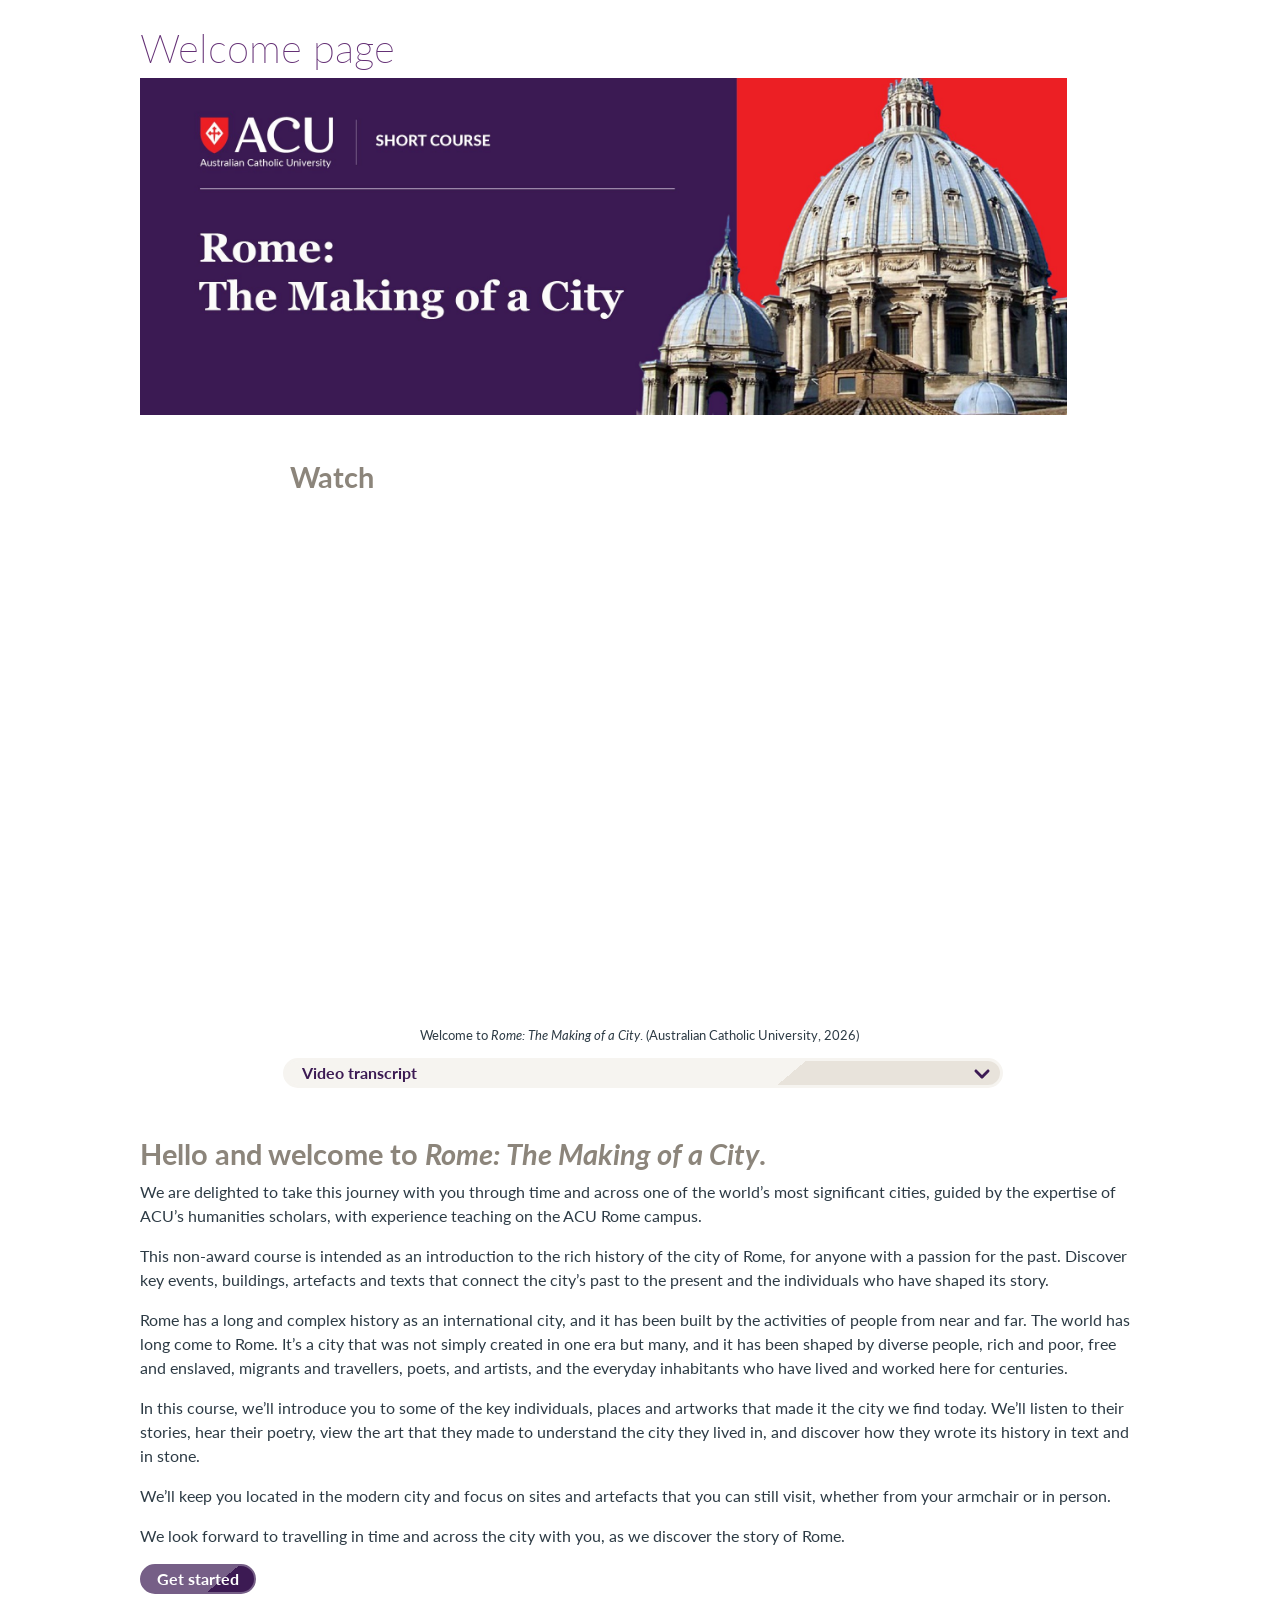
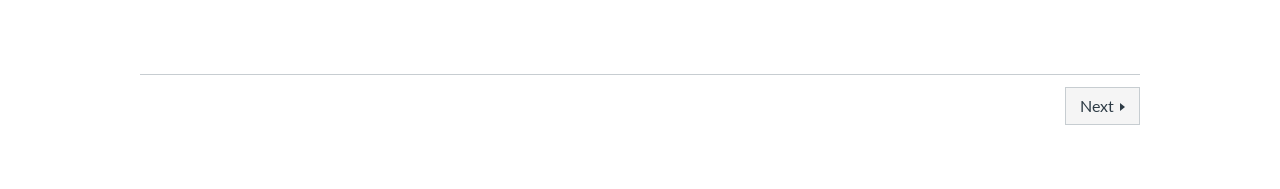
==== commit c26df59a: "Change to index file" ====
--- a/index.html
+++ b/index.html
@@ -23,12 +23,10 @@
           <p class="banner"><img src="images/banner-rome.jpg" alt="Rome: The Making of a City course banner" width="927"></p>
 
           <h2><img role="presentation" src="https://cei-dlc.acucontenthub.acu.edu.au/unitcontent/SharedAssets/ShortCourseIcons/icon-watch.svg" alt=""> Watch</h2>
-          <div style="text-align: center;">
-            <figure style="display: inline-block; width: 100%; max-width: 1280px; margin: 0 auto; text-align: center;">
-              <iframe title="Welcome Message" src="https://echo360.net.au/media/936e04d6-765b-49e1-a995-8bb62dbbb742/public?autoplay=false&amp;automute=false" width="1280" height="720" loading="lazy" allowfullscreen="allowfullscreen" frameborder="0" style="display: block; width: 100%; max-width: 1280px; aspect-ratio: 16 / 9; height: auto; margin: 0 auto; border: 0;"></iframe>
-              <figcaption class="sm-font" style="display: block; width: 100%; margin: 1rem auto 0; text-align: center;">Welcome to <em>Rome: The Making of a City</em>. (Australian Catholic University, 2026)</figcaption>
-            </figure>
-          </div>
+          <figure style="aspect-ratio: auto; margin-top: 1rem;">
+            <iframe title="Welcome Message" src="https://echo360.net.au/media/936e04d6-765b-49e1-a995-8bb62dbbb742/public?autoplay=false&amp;automute=false" width="1280" height="720" loading="lazy" allowfullscreen="allowfullscreen" frameborder="0"></iframe>
+            <figcaption class="sm-font" style="margin-top: 1rem; text-align: center;">Welcome to <em>Rome: The Making of a City</em>. (Australian Catholic University, 2026)</figcaption>
+          </figure>
 
           <div class="acu_click-reveal description">
             <div>Video transcript</div>
@@ -45,6 +43,7 @@
             </div>
           </div>
 
+          <div style="margin-top: 3.5rem;">
           <h2>Hello and welcome to <em>Rome: The Making of a City</em>.</h2>
           <p>We are delighted to take this journey with you through time and across one of the world&rsquo;s most significant cities, guided by the expertise of ACU&rsquo;s humanities scholars, with experience teaching on the ACU Rome campus.</p>
           <p>This non-award course is intended as an introduction to the rich history of the city of Rome, for anyone with a passion for the past. Discover key events, buildings, artefacts and texts that connect the city&rsquo;s past to the present and the individuals who have shaped its story.</p>
@@ -53,6 +52,7 @@
           <p>We&rsquo;ll keep you located in the modern city and focus on sites and artefacts that you can still visit, whether from your armchair or in person.</p>
           <p>We look forward to travelling in time and across the city with you, as we discover the story of Rome.</p>
           <p><a class="button button-purple" title="Get started" role="button" href="meet-the-experts.html">Get started</a></p>
+          </div>
 
         </div>
       </div>
--- a/css/canvas-shell.css
+++ b/css/canvas-shell.css
@@ -174,16 +174,20 @@
 }
 
 /* Expert photo in a side-tab well (.icon.icon-img). Not in the theme files supplied,
-   so this is a stand-in. The headshots are already round with a border. */
+   so this is a stand-in that matches Canvas: the photo sits in the 65px icon slot
+   at the top of the tab, above the rule line, with the name below. */
 .user_content .well-side-tab .icon.icon-img img {
-  display: block;
-  width: 80px;
-  height: auto;
-  max-width: 100%;
-  margin: 0 auto 0.75rem;
+  position: absolute;
+  top: 8px;
+  left: 19px;
+  width: 58px;
+  height: 58px;
+  max-width: none;
+  margin: 0;
 }
 
-/* Give photo wells enough height that the name doesn't run past the tab */
-.user_content .well-side-tab:has(.icon-img) {
-  min-height: 17rem;
+/* Heading icons (Watch, Read etc.) sit level with the heading text, as in Canvas */
+#wiki_page_show .user_content h2 img,
+#wiki_page_show .user_content h3 img {
+  vertical-align: middle;
 }
